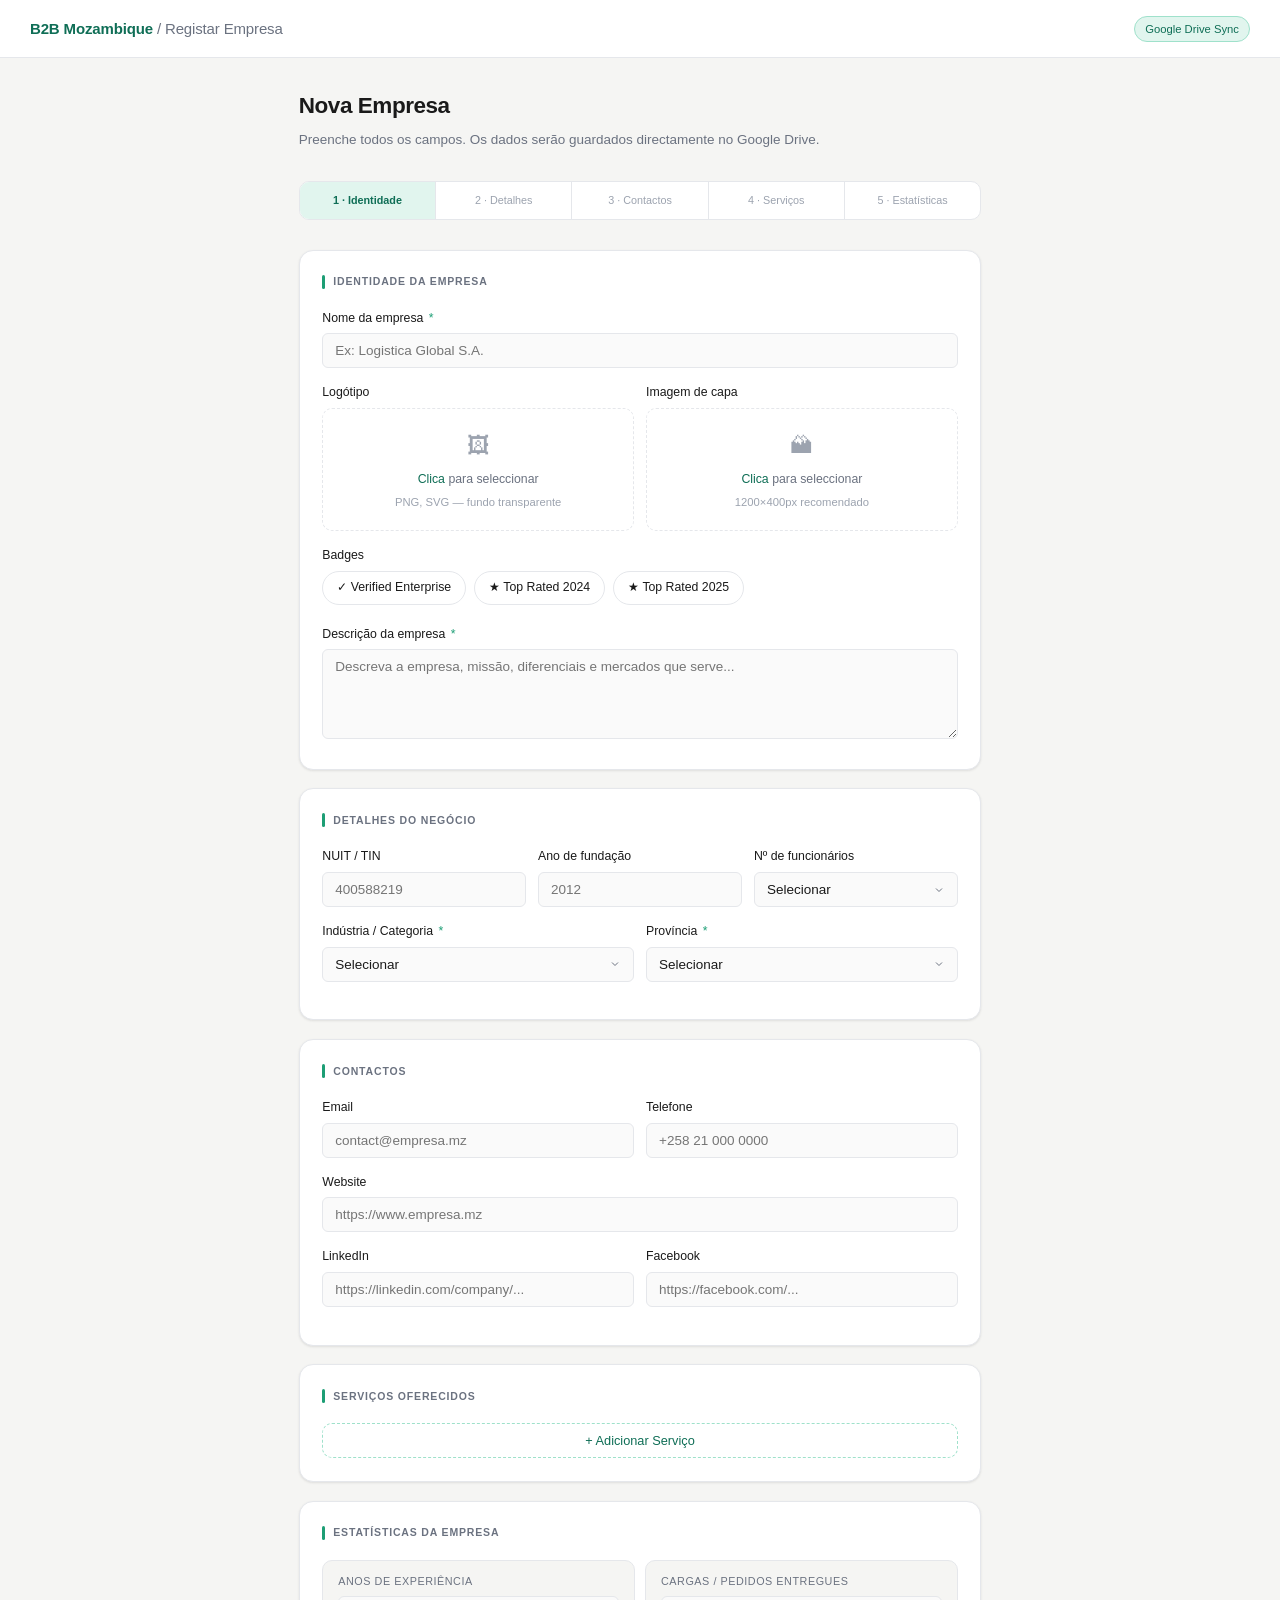
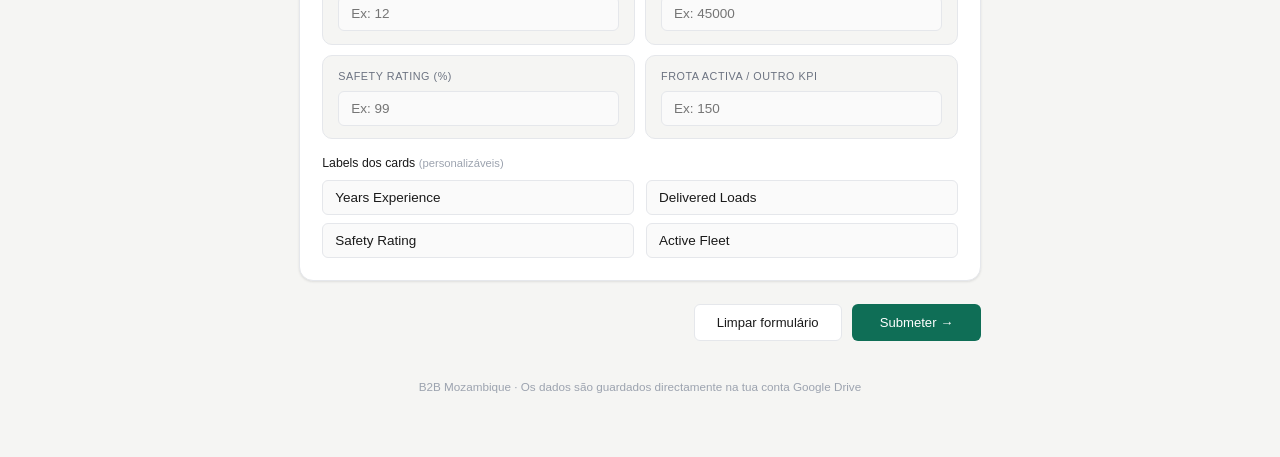
==== index.html @ 0fe26505 "first commit" ====
<!DOCTYPE html>
<html lang="pt">
<head>
  <meta charset="UTF-8">
  <meta name="viewport" content="width=device-width, initial-scale=1.0">
  <title>B2B Mozambique — Registar Empresa</title>
  <link rel="stylesheet" href="style.css">
</head>
<body>

<!-- ── Navbar ──────────────────────────────────────────────── -->
<nav class="navbar">
  <div class="navbar-brand">B2B Mozambique <span>/ Registar Empresa</span></div>
  <span class="navbar-badge">Google Drive Sync</span>
</nav>

<!-- ── Página ──────────────────────────────────────────────── -->
<div class="page-wrap">

  <div class="page-header">
    <h1>Nova Empresa</h1>
    <p>Preenche todos os campos. Os dados serão guardados directamente no Google Drive.</p>
  </div>

  <!-- Steps -->
  <div class="steps">
    <div class="step active" id="step-1">1 · Identidade</div>
    <div class="step" id="step-2">2 · Detalhes</div>
    <div class="step" id="step-3">3 · Contactos</div>
    <div class="step" id="step-4">4 · Serviços</div>
    <div class="step" id="step-5">5 · Estatísticas</div>
  </div>

  <!-- Mensagem de estado -->
  <div id="status-msg"></div>

  <form id="company-form" novalidate>

    <!-- ══════════════════════════════════════════════════════
         SECÇÃO 1 — IDENTIDADE
    ══════════════════════════════════════════════════════ -->
    <div class="section">
      <div class="section-title">Identidade da Empresa</div>

      <div class="field">
        <label>Nome da empresa <span class="req">*</span></label>
        <input type="text" id="nome" placeholder="Ex: Logistica Global S.A." required>
      </div>

      <div class="row-2">
        <div class="field">
          <label>Logótipo</label>
          <div class="upload-box" onclick="document.getElementById('logo-input').click()">
            <input type="file" id="logo-input" accept="image/*" onchange="previewImage(this,'logo-preview')">
            <div class="upload-icon">🖼</div>
            <div class="upload-label"><strong>Clica</strong> para seleccionar</div>
            <div class="hint">PNG, SVG — fundo transparente</div>
            <img id="logo-preview" class="upload-preview">
          </div>
        </div>
        <div class="field">
          <label>Imagem de capa</label>
          <div class="upload-box" onclick="document.getElementById('cover-input').click()">
            <input type="file" id="cover-input" accept="image/*" onchange="previewImage(this,'cover-preview')">
            <div class="upload-icon">🏔</div>
            <div class="upload-label"><strong>Clica</strong> para seleccionar</div>
            <div class="hint">1200×400px recomendado</div>
            <img id="cover-preview" class="upload-preview">
          </div>
        </div>
      </div>

      <div class="field">
        <label>Badges</label>
        <div class="badge-group">
          <label class="badge-opt">
            <input type="checkbox" name="badges" value="Verified Enterprise"> ✓ Verified Enterprise
          </label>
          <label class="badge-opt">
            <input type="checkbox" name="badges" value="Top Rated 2024"> ★ Top Rated 2024
          </label>
          <label class="badge-opt">
            <input type="checkbox" name="badges" value="Top Rated 2025"> ★ Top Rated 2025
          </label>
        </div>
      </div>

      <div class="field">
        <label>Descrição da empresa <span class="req">*</span></label>
        <textarea id="descricao" placeholder="Descreva a empresa, missão, diferenciais e mercados que serve..." required></textarea>
      </div>
    </div>

    <!-- ══════════════════════════════════════════════════════
         SECÇÃO 2 — DETALHES DO NEGÓCIO
    ══════════════════════════════════════════════════════ -->
    <div class="section">
      <div class="section-title">Detalhes do Negócio</div>

      <div class="row-3">
        <div class="field">
          <label>NUIT / TIN</label>
          <input type="text" id="nuit" placeholder="400588219">
        </div>
        <div class="field">
          <label>Ano de fundação</label>
          <input type="number" id="fundacao" placeholder="2012" min="1900" max="2025">
        </div>
        <div class="field">
          <label>Nº de funcionários</label>
          <select id="funcionarios">
            <option value="">Selecionar</option>
            <option>1 – 10</option>
            <option>11 – 50</option>
            <option>51 – 100</option>
            <option>100 – 250</option>
            <option>250 – 500</option>
            <option>500+</option>
          </select>
        </div>
      </div>

      <div class="row-2">
        <div class="field">
          <label>Indústria / Categoria <span class="req">*</span></label>
          <select id="industria" required>
            <option value="">Selecionar</option>
            <option>Logística &amp; Supply Chain</option>
            <option>Energia &amp; Mineração</option>
            <option>Agricultura</option>
            <option>Finanças &amp; Fintech</option>
            <option>Construção</option>
            <option>ICT</option>
            <option>Comércio</option>
          </select>
        </div>
        <div class="field">
          <label>Província <span class="req">*</span></label>
          <select id="provincia" required>
            <option value="">Selecionar</option>
            <option>Maputo Cidade</option>
            <option>Maputo</option>
            <option>Gaza</option>
            <option>Inhambane</option>
            <option>Sofala</option>
            <option>Manica</option>
            <option>Tete</option>
            <option>Zambézia</option>
            <option>Nampula</option>
            <option>Cabo Delgado</option>
            <option>Niassa</option>
          </select>
        </div>
      </div>
    </div>

    <!-- ══════════════════════════════════════════════════════
         SECÇÃO 3 — CONTACTOS
    ══════════════════════════════════════════════════════ -->
    <div class="section">
      <div class="section-title">Contactos</div>

      <div class="row-2">
        <div class="field">
          <label>Email</label>
          <input type="email" id="email" placeholder="contact@empresa.mz">
        </div>
        <div class="field">
          <label>Telefone</label>
          <input type="tel" id="telefone" placeholder="+258 21 000 0000">
        </div>
      </div>

      <div class="field">
        <label>Website</label>
        <input type="url" id="website" placeholder="https://www.empresa.mz">
      </div>

      <div class="row-2">
        <div class="field">
          <label>LinkedIn</label>
          <input type="url" id="linkedin" placeholder="https://linkedin.com/company/...">
        </div>
        <div class="field">
          <label>Facebook</label>
          <input type="url" id="twitter" placeholder="https://facebook.com/...">
        </div>
      </div>
    </div>

    <!-- ══════════════════════════════════════════════════════
         SECÇÃO 4 — SERVIÇOS
    ══════════════════════════════════════════════════════ -->
    <div class="section">
      <div class="section-title">Serviços Oferecidos</div>

      <div id="services-container">
        <!-- Serviços adicionados dinamicamente aqui -->
      </div>

      <button type="button" class="btn-add" onclick="addService()">
        + Adicionar Serviço
      </button>
    </div>

    <!-- ══════════════════════════════════════════════════════
         SECÇÃO 5 — ESTATÍSTICAS
    ══════════════════════════════════════════════════════ -->
    <div class="section">
      <div class="section-title">Estatísticas da Empresa</div>

      <div class="stats-grid">
        <div class="stat-card">
          <div class="stat-card-label">Anos de experiência</div>
          <input type="number" id="stat-exp" placeholder="Ex: 12" min="0">
        </div>
        <div class="stat-card">
          <div class="stat-card-label">Cargas / pedidos entregues</div>
          <input type="text" id="stat-entregas" placeholder="Ex: 45000">
        </div>
        <div class="stat-card">
          <div class="stat-card-label">Safety rating (%)</div>
          <input type="number" id="stat-rating" placeholder="Ex: 99" min="0" max="100">
        </div>
        <div class="stat-card">
          <div class="stat-card-label">Frota activa / outro KPI</div>
          <input type="text" id="stat-frota" placeholder="Ex: 150">
        </div>
      </div>

      <div style="margin-top: 1rem;">
        <label>Labels dos cards <span class="hint" style="display:inline">(personalizáveis)</span></label>
        <div class="row-2" style="margin-top: 6px;">
          <input type="text" id="label-1" placeholder="Years Experience" value="Years Experience">
          <input type="text" id="label-2" placeholder="Delivered Loads" value="Delivered Loads">
        </div>
        <div class="row-2" style="margin-top: 8px;">
          <input type="text" id="label-3" placeholder="Safety Rating" value="Safety Rating">
          <input type="text" id="label-4" placeholder="Active Fleet" value="Active Fleet">
        </div>
      </div>
    </div>

    <!-- ── Acções ────────────────────────────────────────── -->
    <div class="form-actions">
      <button type="button" class="btn-secondary" onclick="resetForm()">Limpar formulário</button>
      <button type="submit" class="btn-primary" id="btn-submit">
        Submeter →
      </button>
    </div>

  </form>

  <div class="form-footer">
    B2B Mozambique · Os dados são guardados directamente na tua conta Google Drive
  </div>

</div><!-- /page-wrap -->

<!-- ── Google Identity Services ────────────────────────────── -->
<script src="https://accounts.google.com/gsi/client" async defer></script>

<!-- ── Ficheiros do projecto ────────────────────────────────── -->
<script src="config.js"></script>
<script src="drive.js"></script>

<!-- ── Lógica do formulário ────────────────────────────────── -->
<script>

// ── Contador de serviços ──────────────────────────────────
let serviceCount = 0;

// Adiciona 1 serviço ao arrancar
window.addEventListener('load', () => {
  initGoogleDrive();
  addService();
  updateSteps();
});

// ── Adicionar bloco de serviço ────────────────────────────
function addService() {
  serviceCount++;
  const n   = serviceCount;
  const div = document.createElement('div');
  div.className = 'service-block';
  div.id = 'service-' + n;
  div.innerHTML = `
    <div class="service-block-header">
      <span class="service-num">Serviço ${n}</span>
      ${n > 1 ? `<button type="button" class="btn-remove-service" onclick="removeService(${n})">Remover</button>` : ''}
    </div>
    <div class="field">
      <label>Nome do serviço</label>
      <input type="text" id="s${n}-nome" placeholder="Ex: Cross-Border Freight">
    </div>
    <div class="field">
      <label>Descrição</label>
      <textarea id="s${n}-desc" style="min-height:70px" placeholder="Descrição breve do serviço..."></textarea>
    </div>
    <div class="field">
      <label>Imagem do serviço</label>
      <div class="upload-box" onclick="document.getElementById('s${n}-img').click()">
        <input type="file" id="s${n}-img" accept="image/*" onchange="previewImage(this,'s${n}-preview')">
        <div class="upload-icon">📷</div>
        <div class="upload-label"><strong>Clica</strong> para seleccionar</div>
        <img id="s${n}-preview" class="upload-preview">
      </div>
    </div>
    <div class="row-2">
      <div class="field">
        <label>Tipo de preço</label>
        <select id="s${n}-tipo">
          <option>Starting from</option>
          <option>Per month</option>
          <option>From</option>
          <option>Fixed price</option>
          <option>Request Quote</option>
        </select>
      </div>
      <div class="field">
        <label>Valor (MT)</label>
        <input type="number" id="s${n}-preco" placeholder="0" min="0">
      </div>
    </div>
  `;
  document.getElementById('services-container').appendChild(div);
}

// ── Remover serviço ────────────────────────────────────────
function removeService(n) {
  const el = document.getElementById('service-' + n);
  if (el) el.remove();
}

// ── Preview de imagem ao seleccionar ──────────────────────
function previewImage(input, previewId) {
  const preview = document.getElementById(previewId);
  if (input.files && input.files[0]) {
    const reader = new FileReader();
    reader.onload = e => {
      preview.src = e.target.result;
      preview.style.display = 'block';
    };
    reader.readAsDataURL(input.files[0]);
  }
}

// ── Actualizar indicador de steps ─────────────────────────
function updateSteps() {
  const steps = document.querySelectorAll('.step');
  steps.forEach((s, i) => {
    const sections = document.querySelectorAll('.section');
    const section  = sections[i];
    if (!section) return;
    const rect = section.getBoundingClientRect();
    if (rect.top < window.innerHeight / 2) {
      steps.forEach(x => x.classList.remove('active'));
      s.classList.add('active');
    }
  });
}
window.addEventListener('scroll', updateSteps);

// ── Recolher dados de todos os serviços ───────────────────
function collectServices() {
  const servicos = [];
  const container = document.getElementById('services-container');
  const blocks = container.querySelectorAll('.service-block');
  blocks.forEach((block, i) => {
    const n = block.id.replace('service-', '');
    const nomeEl  = document.getElementById(`s${n}-nome`);
    const descEl  = document.getElementById(`s${n}-desc`);
    const tipoEl  = document.getElementById(`s${n}-tipo`);
    const precoEl = document.getElementById(`s${n}-preco`);
    const imgEl   = document.getElementById(`s${n}-img`);
    if (!nomeEl) return;
    servicos.push({
      nome:      nomeEl.value.trim(),
      descricao: descEl  ? descEl.value.trim()  : '',
      precoTipo: tipoEl  ? tipoEl.value         : '',
      preco:     precoEl ? precoEl.value         : '',
      imagem:    imgEl && imgEl.files[0] ? imgEl.files[0] : null,
    });
  });
  return servicos;
}

// ── Validação simples ─────────────────────────────────────
function validate() {
  const nome = document.getElementById('nome').value.trim();
  if (!nome) {
    _showStatus('Por favor preenche o nome da empresa.', 'error');
    document.getElementById('nome').focus();
    return false;
  }
  const desc = document.getElementById('descricao').value.trim();
  if (!desc) {
    _showStatus('Por favor preenche a descrição da empresa.', 'error');
    document.getElementById('descricao').focus();
    return false;
  }
  return true;
}

// ── Submeter formulário ───────────────────────────────────
document.getElementById('company-form').addEventListener('submit', function(e) {
  e.preventDefault();
  if (!validate()) return;

  const btn = document.getElementById('btn-submit');
  btn.disabled = true;
  btn.textContent = 'A guardar...';

  // Recolher badges
  const badges = [...document.querySelectorAll('input[name="badges"]:checked')]
    .map(b => b.value);

  // Montar objecto de dados
  const formData = {
    nome:         document.getElementById('nome').value.trim(),
    descricao:    document.getElementById('descricao').value.trim(),
    badges,
    nuit:         document.getElementById('nuit').value.trim(),
    fundacao:     document.getElementById('fundacao').value,
    funcionarios: document.getElementById('funcionarios').value,
    industria:    document.getElementById('industria').value,
    provincia:    document.getElementById('provincia').value,
    email:        document.getElementById('email').value.trim(),
    telefone:     document.getElementById('telefone').value.trim(),
    website:      document.getElementById('website').value.trim(),
    linkedin:     document.getElementById('linkedin').value.trim(),
    twitter:      document.getElementById('twitter').value.trim(),
    logo:         document.getElementById('logo-input').files[0]  || null,
    cover:        document.getElementById('cover-input').files[0] || null,
    servicos:     collectServices(),
    stats: {
      exp:      document.getElementById('stat-exp').value,
      entregas: document.getElementById('stat-entregas').value,
      rating:   document.getElementById('stat-rating').value,
      frota:    document.getElementById('stat-frota').value,
      labels: [
        document.getElementById('label-1').value,
        document.getElementById('label-2').value,
        document.getElementById('label-3').value,
        document.getElementById('label-4').value,
      ],
    },
  };

  // Enviar para o Drive
  submitCompanyToDrive(formData).finally(() => {
    btn.disabled = false;
    btn.textContent = 'Submeter →';
  });
});

// ── Limpar formulário ─────────────────────────────────────
function resetForm() {
  if (!confirm('Tens a certeza que queres limpar o formulário?')) return;
  document.getElementById('company-form').reset();
  document.querySelectorAll('.upload-preview').forEach(p => {
    p.src = '';
    p.style.display = 'none';
  });
  document.getElementById('services-container').innerHTML = '';
  serviceCount = 0;
  addService();
  document.getElementById('status-msg').style.display = 'none';
}

</script>
</body>
</html>
---- style.css ----
/* ============================================================
   style.css — B2B Mozambique · Formulário de Registo
   Paleta: verde escuro #0F6E56 · branco · cinza suave
   ============================================================ */

/* ── Reset & Base ─────────────────────────────────────────── */
*, *::before, *::after { box-sizing: border-box; margin: 0; padding: 0; }

:root {
  --green-dark:   #0F6E56;
  --green-mid:    #1D9E75;
  --green-light:  #E1F5EE;
  --green-border: #9FE1CB;
  --text-primary: #1a1a1a;
  --text-muted:   #6b7280;
  --text-hint:    #9ca3af;
  --bg-page:      #f5f5f3;
  --bg-card:      #ffffff;
  --bg-input:     #fafafa;
  --border:       #e5e7eb;
  --border-focus: #1D9E75;
  --radius-sm:    6px;
  --radius-md:    10px;
  --radius-lg:    14px;
  --shadow-card:  0 1px 3px rgba(0,0,0,.06), 0 1px 2px rgba(0,0,0,.04);
  --shadow-focus: 0 0 0 3px rgba(29,158,117,.15);
}

html { font-size: 15px; }

body {
  font-family: -apple-system, BlinkMacSystemFont, "Segoe UI", Roboto, sans-serif;
  background:  var(--bg-page);
  color:       var(--text-primary);
  line-height: 1.6;
  min-height:  100vh;
}

/* ── Navbar ───────────────────────────────────────────────── */
.navbar {
  background: var(--bg-card);
  border-bottom: 1px solid var(--border);
  padding: 0 2rem;
  height: 58px;
  display: flex;
  align-items: center;
  justify-content: space-between;
  position: sticky;
  top: 0;
  z-index: 100;
}

.navbar-brand {
  font-size: 1rem;
  font-weight: 600;
  color: var(--green-dark);
  letter-spacing: -.01em;
}

.navbar-brand span {
  color: var(--text-muted);
  font-weight: 400;
}

.navbar-badge {
  font-size: .75rem;
  background: var(--green-light);
  color: var(--green-dark);
  padding: 3px 10px;
  border-radius: 99px;
  border: 1px solid var(--green-border);
}

/* ── Layout ───────────────────────────────────────────────── */
.page-wrap {
  max-width: 720px;
  margin: 0 auto;
  padding: 2rem 1.25rem 4rem;
}

.page-header {
  margin-bottom: 2rem;
}

.page-header h1 {
  font-size: 1.5rem;
  font-weight: 600;
  color: var(--text-primary);
  letter-spacing: -.02em;
  margin-bottom: .35rem;
}

.page-header p {
  color: var(--text-muted);
  font-size: .9rem;
}

/* ── Secções ──────────────────────────────────────────────── */
.section {
  background: var(--bg-card);
  border: 1px solid var(--border);
  border-radius: var(--radius-lg);
  padding: 1.5rem;
  margin-bottom: 1.25rem;
  box-shadow: var(--shadow-card);
}

.section-title {
  font-size: .7rem;
  font-weight: 600;
  color: var(--text-muted);
  text-transform: uppercase;
  letter-spacing: .08em;
  margin-bottom: 1.25rem;
  display: flex;
  align-items: center;
  gap: 8px;
}

.section-title::before {
  content: "";
  display: block;
  width: 3px;
  height: 14px;
  background: var(--green-mid);
  border-radius: 2px;
}

/* ── Campos ───────────────────────────────────────────────── */
.field { margin-bottom: 1rem; }
.field:last-child { margin-bottom: 0; }

label {
  display: block;
  font-size: .82rem;
  font-weight: 500;
  color: var(--text-primary);
  margin-bottom: 5px;
}

label .req { color: var(--green-mid); margin-left: 2px; }

input[type="text"],
input[type="email"],
input[type="url"],
input[type="tel"],
input[type="number"],
select,
textarea {
  width: 100%;
  font-size: .9rem;
  font-family: inherit;
  padding: 9px 12px;
  border: 1px solid var(--border);
  border-radius: var(--radius-sm);
  background: var(--bg-input);
  color: var(--text-primary);
  transition: border-color .15s, box-shadow .15s;
  appearance: none;
}

input:focus,
select:focus,
textarea:focus {
  outline: none;
  border-color: var(--border-focus);
  box-shadow: var(--shadow-focus);
  background: #fff;
}

textarea { resize: vertical; min-height: 90px; }

select {
  background-image: url("data:image/svg+xml,%3Csvg xmlns='http://www.w3.org/2000/svg' width='12' height='12' viewBox='0 0 24 24' fill='none' stroke='%236b7280' stroke-width='2'%3E%3Cpath d='M6 9l6 6 6-6'/%3E%3C/svg%3E");
  background-repeat: no-repeat;
  background-position: right 12px center;
  padding-right: 36px;
  cursor: pointer;
}

.hint {
  font-size: .75rem;
  color: var(--text-hint);
  margin-top: 4px;
}

/* ── Grid de colunas ──────────────────────────────────────── */
.row-2 { display: grid; grid-template-columns: 1fr 1fr; gap: 12px; }
.row-3 { display: grid; grid-template-columns: 1fr 1fr 1fr; gap: 12px; }

@media (max-width: 540px) {
  .row-2, .row-3 { grid-template-columns: 1fr; }
}

/* ── Upload de imagem ─────────────────────────────────────── */
.upload-box {
  border: 1.5px dashed var(--border);
  border-radius: var(--radius-md);
  padding: 1.25rem;
  text-align: center;
  cursor: pointer;
  transition: border-color .15s, background .15s;
  position: relative;
}

.upload-box:hover { border-color: var(--green-mid); background: var(--green-light); }

.upload-box input[type="file"] {
  position: absolute;
  inset: 0;
  opacity: 0;
  cursor: pointer;
  width: 100%;
  height: 100%;
}

.upload-icon {
  font-size: 1.5rem;
  margin-bottom: .4rem;
  color: var(--text-hint);
}

.upload-label {
  font-size: .82rem;
  color: var(--text-muted);
}

.upload-label strong {
  color: var(--green-dark);
  font-weight: 500;
}

.upload-preview {
  width: 100%;
  max-height: 140px;
  object-fit: cover;
  border-radius: var(--radius-sm);
  margin-top: .75rem;
  display: none;
}

/* ── Badges ───────────────────────────────────────────────── */
.badge-group { display: flex; gap: 8px; flex-wrap: wrap; }

.badge-opt {
  display: flex;
  align-items: center;
  gap: 7px;
  padding: 6px 14px;
  border: 1px solid var(--border);
  border-radius: 99px;
  font-size: .82rem;
  color: var(--text-primary);
  cursor: pointer;
  transition: border-color .15s, background .15s;
  user-select: none;
}

.badge-opt:has(input:checked) {
  border-color: var(--green-mid);
  background: var(--green-light);
  color: var(--green-dark);
}

.badge-opt input { display: none; }

/* ── Bloco de serviço ─────────────────────────────────────── */
.service-block {
  border: 1px solid var(--border);
  border-radius: var(--radius-md);
  padding: 1rem 1rem 1rem;
  margin-bottom: .75rem;
  background: var(--bg-page);
  position: relative;
}

.service-block-header {
  display: flex;
  align-items: center;
  justify-content: space-between;
  margin-bottom: .85rem;
}

.service-num {
  font-size: .75rem;
  font-weight: 600;
  color: var(--green-dark);
  background: var(--green-light);
  border: 1px solid var(--green-border);
  border-radius: 99px;
  padding: 2px 10px;
}

.btn-remove-service {
  background: none;
  border: 1px solid var(--border);
  border-radius: var(--radius-sm);
  padding: 4px 10px;
  font-size: .75rem;
  color: var(--text-muted);
  cursor: pointer;
  transition: border-color .15s, color .15s;
}

.btn-remove-service:hover {
  border-color: #f87171;
  color: #dc2626;
}

/* ── Botão adicionar serviço ──────────────────────────────── */
.btn-add {
  display: flex;
  align-items: center;
  justify-content: center;
  gap: 6px;
  width: 100%;
  padding: 9px;
  border: 1.5px dashed var(--green-border);
  border-radius: var(--radius-md);
  background: none;
  color: var(--green-dark);
  font-size: .85rem;
  font-weight: 500;
  cursor: pointer;
  margin-top: .75rem;
  transition: background .15s;
}

.btn-add:hover { background: var(--green-light); }

/* ── Estatísticas ─────────────────────────────────────────── */
.stats-grid {
  display: grid;
  grid-template-columns: 1fr 1fr;
  gap: 10px;
}

.stat-card {
  background: var(--bg-page);
  border: 1px solid var(--border);
  border-radius: var(--radius-md);
  padding: .85rem 1rem;
}

.stat-card-label {
  font-size: .72rem;
  color: var(--text-muted);
  text-transform: uppercase;
  letter-spacing: .05em;
  margin-bottom: 5px;
}

/* ── Barra de progresso do upload ─────────────────────────── */
#status-msg {
  display: none;
  border-radius: var(--radius-md);
  padding: .85rem 1.1rem;
  font-size: .875rem;
  margin-bottom: 1rem;
}

#status-msg a { color: inherit; font-weight: 600; }

.status-loading {
  background: #eff6ff;
  border: 1px solid #bfdbfe;
  color: #1e40af;
}

.status-success {
  background: var(--green-light);
  border: 1px solid var(--green-border);
  color: var(--green-dark);
}

.status-error {
  background: #fef2f2;
  border: 1px solid #fecaca;
  color: #991b1b;
}

/* ── Botões de acção ──────────────────────────────────────── */
.form-actions {
  display: flex;
  gap: 10px;
  justify-content: flex-end;
  margin-top: 1.5rem;
}

.btn-secondary {
  padding: 10px 22px;
  font-size: .875rem;
  font-family: inherit;
  border: 1px solid var(--border);
  border-radius: var(--radius-sm);
  background: var(--bg-card);
  color: var(--text-primary);
  cursor: pointer;
  font-weight: 500;
  transition: border-color .15s;
}

.btn-secondary:hover { border-color: var(--text-muted); }

.btn-primary {
  padding: 10px 28px;
  font-size: .875rem;
  font-family: inherit;
  border: none;
  border-radius: var(--radius-sm);
  background: var(--green-dark);
  color: #fff;
  cursor: pointer;
  font-weight: 500;
  transition: background .15s;
}

.btn-primary:hover { background: var(--green-mid); }
.btn-primary:disabled { background: var(--text-hint); cursor: not-allowed; }

/* ── Steps indicator ──────────────────────────────────────── */
.steps {
  display: flex;
  gap: 0;
  margin-bottom: 2rem;
  border: 1px solid var(--border);
  border-radius: var(--radius-md);
  overflow: hidden;
  background: var(--bg-card);
}

.step {
  flex: 1;
  padding: .65rem .5rem;
  text-align: center;
  font-size: .72rem;
  color: var(--text-hint);
  border-right: 1px solid var(--border);
  position: relative;
}

.step:last-child { border-right: none; }

.step.active {
  background: var(--green-light);
  color: var(--green-dark);
  font-weight: 600;
}

.step.done {
  background: #f0fdf4;
  color: var(--green-mid);
}

/* ── Rodapé ───────────────────────────────────────────────── */
.form-footer {
  text-align: center;
  margin-top: 2.5rem;
  font-size: .78rem;
  color: var(--text-hint);
}
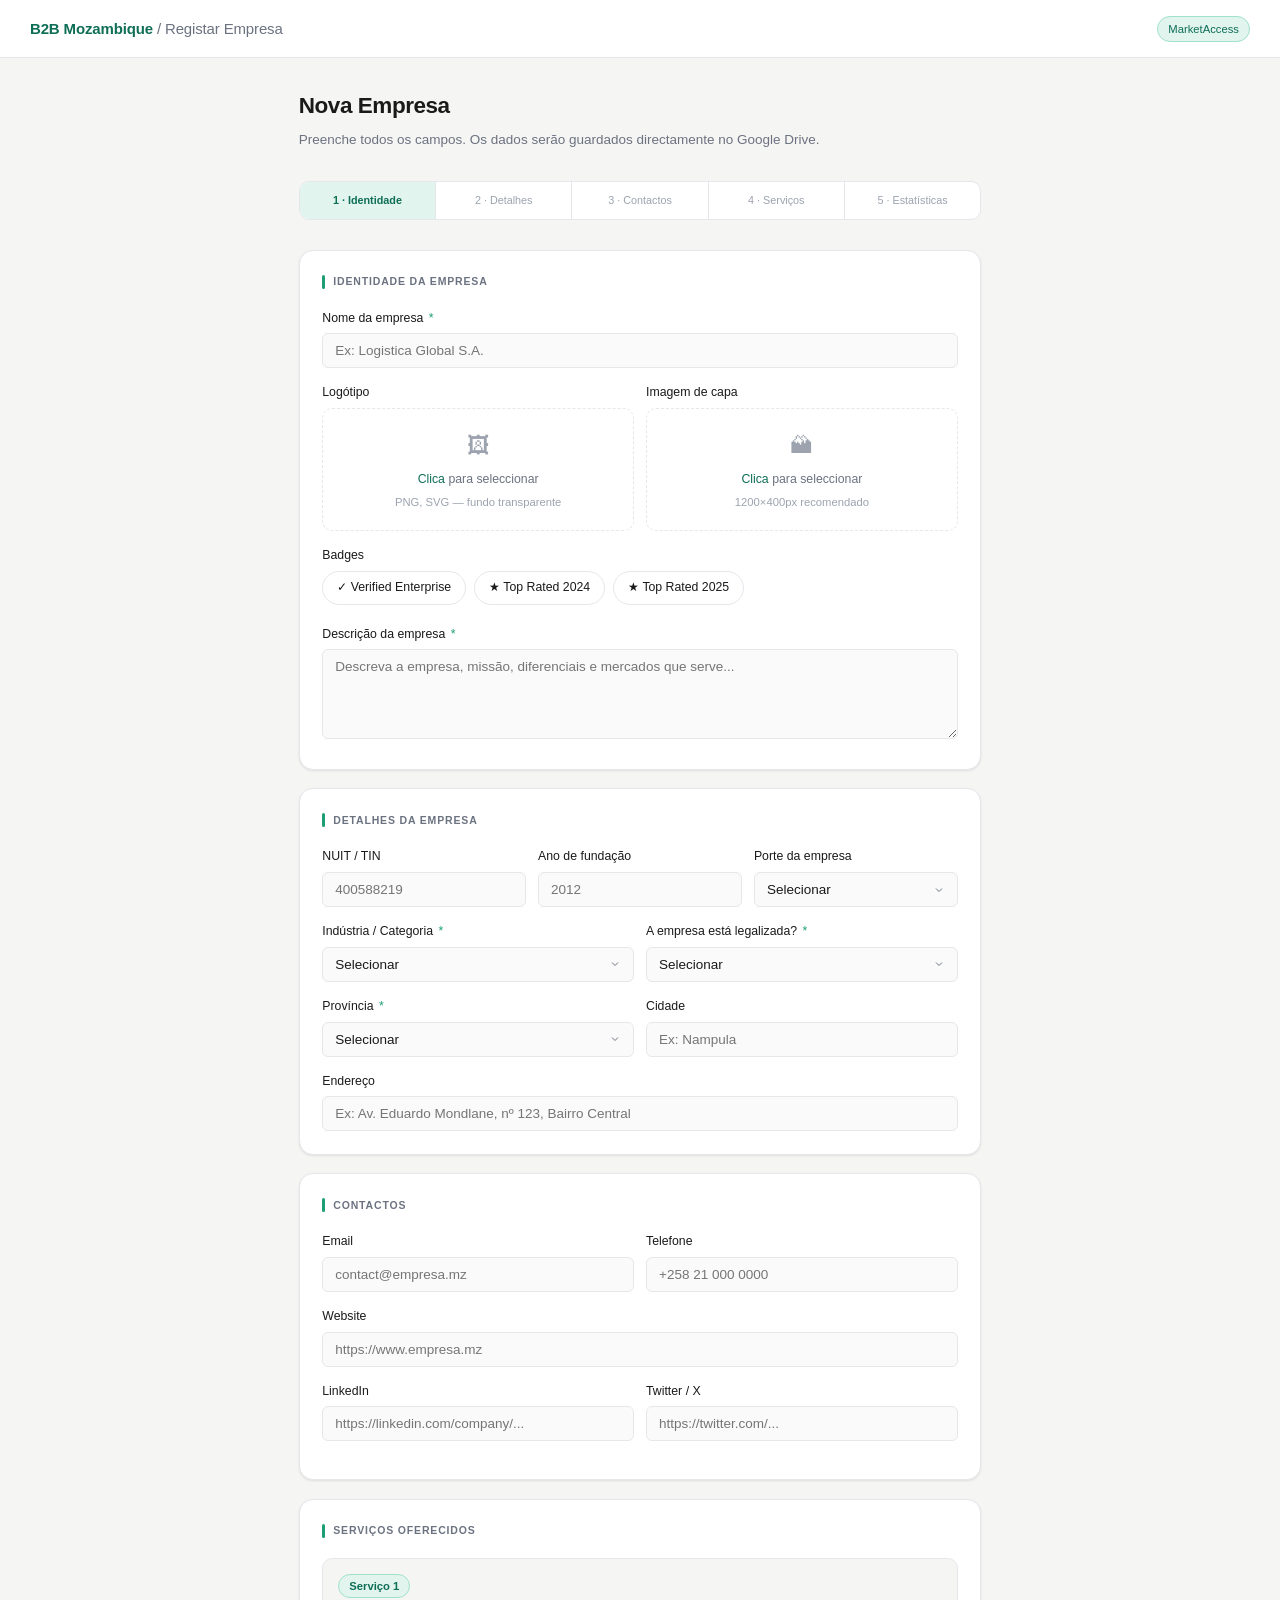
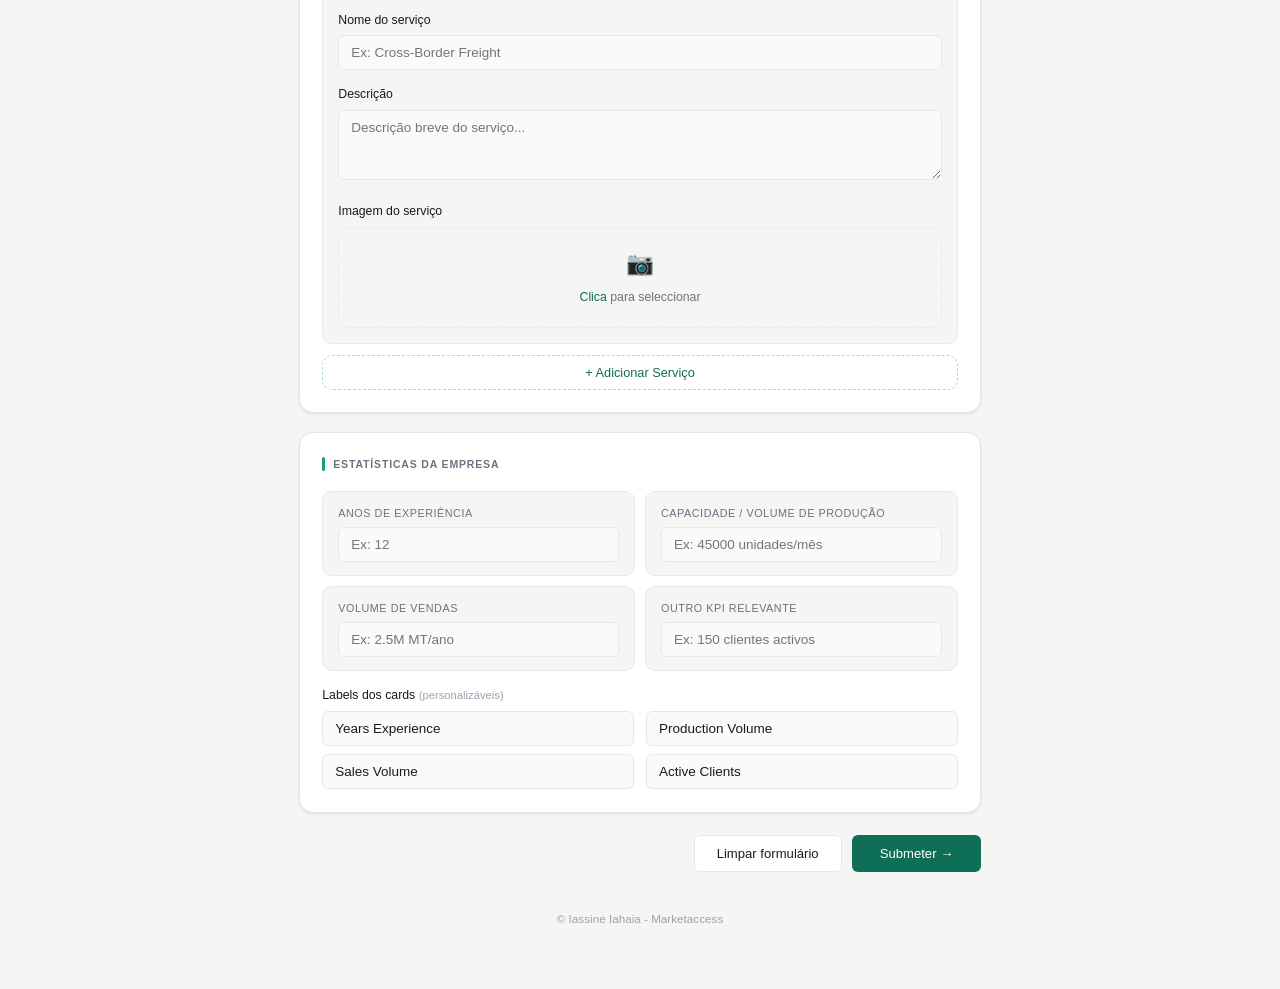
==== commit 936eb611: "Registo terminado" ====
--- a/index.html
+++ b/index.html
@@ -11,7 +11,7 @@
 <!-- ── Navbar ──────────────────────────────────────────────── -->
 <nav class="navbar">
   <div class="navbar-brand">B2B Mozambique <span>/ Registar Empresa</span></div>
-  <span class="navbar-badge">Google Drive Sync</span>
+  <span class="navbar-badge">MarketAccess</span>
 </nav>
 
 <!-- ── Página ──────────────────────────────────────────────── -->
@@ -50,7 +50,7 @@
       <div class="row-2">
         <div class="field">
           <label>Logótipo</label>
-          <div class="upload-box" onclick="document.getElementById('logo-input').click()">
+          <div class="upload-box">
             <input type="file" id="logo-input" accept="image/*" onchange="previewImage(this,'logo-preview')">
             <div class="upload-icon">🖼</div>
             <div class="upload-label"><strong>Clica</strong> para seleccionar</div>
@@ -60,7 +60,7 @@
         </div>
         <div class="field">
           <label>Imagem de capa</label>
-          <div class="upload-box" onclick="document.getElementById('cover-input').click()">
+          <div class="upload-box">
             <input type="file" id="cover-input" accept="image/*" onchange="previewImage(this,'cover-preview')">
             <div class="upload-icon">🏔</div>
             <div class="upload-label"><strong>Clica</strong> para seleccionar</div>
@@ -92,10 +92,10 @@
     </div>
 
     <!-- ══════════════════════════════════════════════════════
-         SECÇÃO 2 — DETALHES DO NEGÓCIO
+         SECÇÃO 2 — DETALHES DA EMPRESA
     ══════════════════════════════════════════════════════ -->
     <div class="section">
-      <div class="section-title">Detalhes do Negócio</div>
+      <div class="section-title">Detalhes da Empresa</div>
 
       <div class="row-3">
         <div class="field">
@@ -107,15 +107,13 @@
           <input type="number" id="fundacao" placeholder="2012" min="1900" max="2025">
         </div>
         <div class="field">
-          <label>Nº de funcionários</label>
-          <select id="funcionarios">
+          <label>Porte da empresa</label>
+          <select id="porte">
             <option value="">Selecionar</option>
-            <option>1 – 10</option>
-            <option>11 – 50</option>
-            <option>51 – 100</option>
-            <option>100 – 250</option>
-            <option>250 – 500</option>
-            <option>500+</option>
+            <option>Micro empresa</option>
+            <option>Pequena empresa</option>
+            <option>Média empresa</option>
+            <option>Grande empresa</option>
           </select>
         </div>
       </div>
@@ -134,6 +132,17 @@
             <option>Comércio</option>
           </select>
         </div>
+        <div class="field">
+          <label>A empresa está legalizada? <span class="req">*</span></label>
+          <select id="legalizada" required>
+            <option value="">Selecionar</option>
+            <option value="Sim">Sim</option>
+            <option value="Não">Não</option>
+          </select>
+        </div>
+      </div>
+
+      <div class="row-2">
         <div class="field">
           <label>Província <span class="req">*</span></label>
           <select id="provincia" required>
@@ -151,6 +160,15 @@
             <option>Niassa</option>
           </select>
         </div>
+        <div class="field">
+          <label>Cidade</label>
+          <input type="text" id="cidade" placeholder="Ex: Nampula">
+        </div>
+      </div>
+
+      <div class="field">
+        <label>Endereço</label>
+        <input type="text" id="endereco" placeholder="Ex: Av. Eduardo Mondlane, nº 123, Bairro Central">
       </div>
     </div>
 
@@ -182,8 +200,8 @@
           <input type="url" id="linkedin" placeholder="https://linkedin.com/company/...">
         </div>
         <div class="field">
-          <label>Facebook</label>
-          <input type="url" id="twitter" placeholder="https://facebook.com/...">
+          <label>Twitter / X</label>
+          <input type="url" id="twitter" placeholder="https://twitter.com/...">
         </div>
       </div>
     </div>
@@ -215,16 +233,16 @@
           <input type="number" id="stat-exp" placeholder="Ex: 12" min="0">
         </div>
         <div class="stat-card">
-          <div class="stat-card-label">Cargas / pedidos entregues</div>
-          <input type="text" id="stat-entregas" placeholder="Ex: 45000">
+          <div class="stat-card-label">Capacidade / Volume de produção</div>
+          <input type="text" id="stat-producao" placeholder="Ex: 45000 unidades/mês">
         </div>
         <div class="stat-card">
-          <div class="stat-card-label">Safety rating (%)</div>
-          <input type="number" id="stat-rating" placeholder="Ex: 99" min="0" max="100">
+          <div class="stat-card-label">Volume de vendas</div>
+          <input type="text" id="stat-vendas" placeholder="Ex: 2.5M MT/ano">
         </div>
         <div class="stat-card">
-          <div class="stat-card-label">Frota activa / outro KPI</div>
-          <input type="text" id="stat-frota" placeholder="Ex: 150">
+          <div class="stat-card-label">Outro KPI relevante</div>
+          <input type="text" id="stat-extra" placeholder="Ex: 150 clientes activos">
         </div>
       </div>
 
@@ -232,11 +250,11 @@
         <label>Labels dos cards <span class="hint" style="display:inline">(personalizáveis)</span></label>
         <div class="row-2" style="margin-top: 6px;">
           <input type="text" id="label-1" placeholder="Years Experience" value="Years Experience">
-          <input type="text" id="label-2" placeholder="Delivered Loads" value="Delivered Loads">
+          <input type="text" id="label-2" placeholder="Production Volume" value="Production Volume">
         </div>
         <div class="row-2" style="margin-top: 8px;">
-          <input type="text" id="label-3" placeholder="Safety Rating" value="Safety Rating">
-          <input type="text" id="label-4" placeholder="Active Fleet" value="Active Fleet">
+          <input type="text" id="label-3" placeholder="Sales Volume" value="Sales Volume">
+          <input type="text" id="label-4" placeholder="Active Clients" value="Active Clients">
         </div>
       </div>
     </div>
@@ -252,13 +270,10 @@
   </form>
 
   <div class="form-footer">
-    B2B Mozambique · Os dados são guardados directamente na tua conta Google Drive
+    &copy; Iassine Iahaia - Marketaccess
   </div>
 
 </div><!-- /page-wrap -->
-
-<!-- ── Google Identity Services ────────────────────────────── -->
-<script src="https://accounts.google.com/gsi/client" async defer></script>
 
 <!-- ── Ficheiros do projecto ────────────────────────────────── -->
 <script src="config.js"></script>
@@ -299,27 +314,11 @@
     </div>
     <div class="field">
       <label>Imagem do serviço</label>
-      <div class="upload-box" onclick="document.getElementById('s${n}-img').click()">
+      <div class="upload-box">
         <input type="file" id="s${n}-img" accept="image/*" onchange="previewImage(this,'s${n}-preview')">
         <div class="upload-icon">📷</div>
         <div class="upload-label"><strong>Clica</strong> para seleccionar</div>
         <img id="s${n}-preview" class="upload-preview">
-      </div>
-    </div>
-    <div class="row-2">
-      <div class="field">
-        <label>Tipo de preço</label>
-        <select id="s${n}-tipo">
-          <option>Starting from</option>
-          <option>Per month</option>
-          <option>From</option>
-          <option>Fixed price</option>
-          <option>Request Quote</option>
-        </select>
-      </div>
-      <div class="field">
-        <label>Valor (MT)</label>
-        <input type="number" id="s${n}-preco" placeholder="0" min="0">
       </div>
     </div>
   `;
@@ -370,15 +369,11 @@
     const n = block.id.replace('service-', '');
     const nomeEl  = document.getElementById(`s${n}-nome`);
     const descEl  = document.getElementById(`s${n}-desc`);
-    const tipoEl  = document.getElementById(`s${n}-tipo`);
-    const precoEl = document.getElementById(`s${n}-preco`);
     const imgEl   = document.getElementById(`s${n}-img`);
     if (!nomeEl) return;
     servicos.push({
       nome:      nomeEl.value.trim(),
       descricao: descEl  ? descEl.value.trim()  : '',
-      precoTipo: tipoEl  ? tipoEl.value         : '',
-      preco:     precoEl ? precoEl.value         : '',
       imagem:    imgEl && imgEl.files[0] ? imgEl.files[0] : null,
     });
   });
@@ -405,6 +400,7 @@
 // ── Submeter formulário ───────────────────────────────────
 document.getElementById('company-form').addEventListener('submit', function(e) {
   e.preventDefault();
+  e.stopPropagation();
   if (!validate()) return;
 
   const btn = document.getElementById('btn-submit');
@@ -422,9 +418,12 @@
     badges,
     nuit:         document.getElementById('nuit').value.trim(),
     fundacao:     document.getElementById('fundacao').value,
-    funcionarios: document.getElementById('funcionarios').value,
+    porte:        document.getElementById('porte').value,
     industria:    document.getElementById('industria').value,
+    legalizada:   document.getElementById('legalizada').value,
     provincia:    document.getElementById('provincia').value,
+    cidade:       document.getElementById('cidade').value.trim(),
+    endereco:     document.getElementById('endereco').value.trim(),
     email:        document.getElementById('email').value.trim(),
     telefone:     document.getElementById('telefone').value.trim(),
     website:      document.getElementById('website').value.trim(),
@@ -435,9 +434,9 @@
     servicos:     collectServices(),
     stats: {
       exp:      document.getElementById('stat-exp').value,
-      entregas: document.getElementById('stat-entregas').value,
-      rating:   document.getElementById('stat-rating').value,
-      frota:    document.getElementById('stat-frota').value,
+      producao: document.getElementById('stat-producao').value,
+      vendas:   document.getElementById('stat-vendas').value,
+      extra:    document.getElementById('stat-extra').value,
       labels: [
         document.getElementById('label-1').value,
         document.getElementById('label-2').value,
@@ -452,6 +451,8 @@
     btn.disabled = false;
     btn.textContent = 'Submeter →';
   });
+
+  return false;
 });
 
 // ── Limpar formulário ─────────────────────────────────────
@@ -470,4 +471,4 @@
 
 </script>
 </body>
-</html>
+</html>
--- a/style.css
+++ b/style.css
@@ -357,6 +357,10 @@
   padding: .85rem 1.1rem;
   font-size: .875rem;
   margin-bottom: 1rem;
+  position: sticky;
+  top: 70px;
+  z-index: 50;
+  box-shadow: 0 4px 12px rgba(0,0,0,.08);
 }
 
 #status-msg a { color: inherit; font-weight: 600; }
@@ -458,4 +462,4 @@
   margin-top: 2.5rem;
   font-size: .78rem;
   color: var(--text-hint);
-}
+}
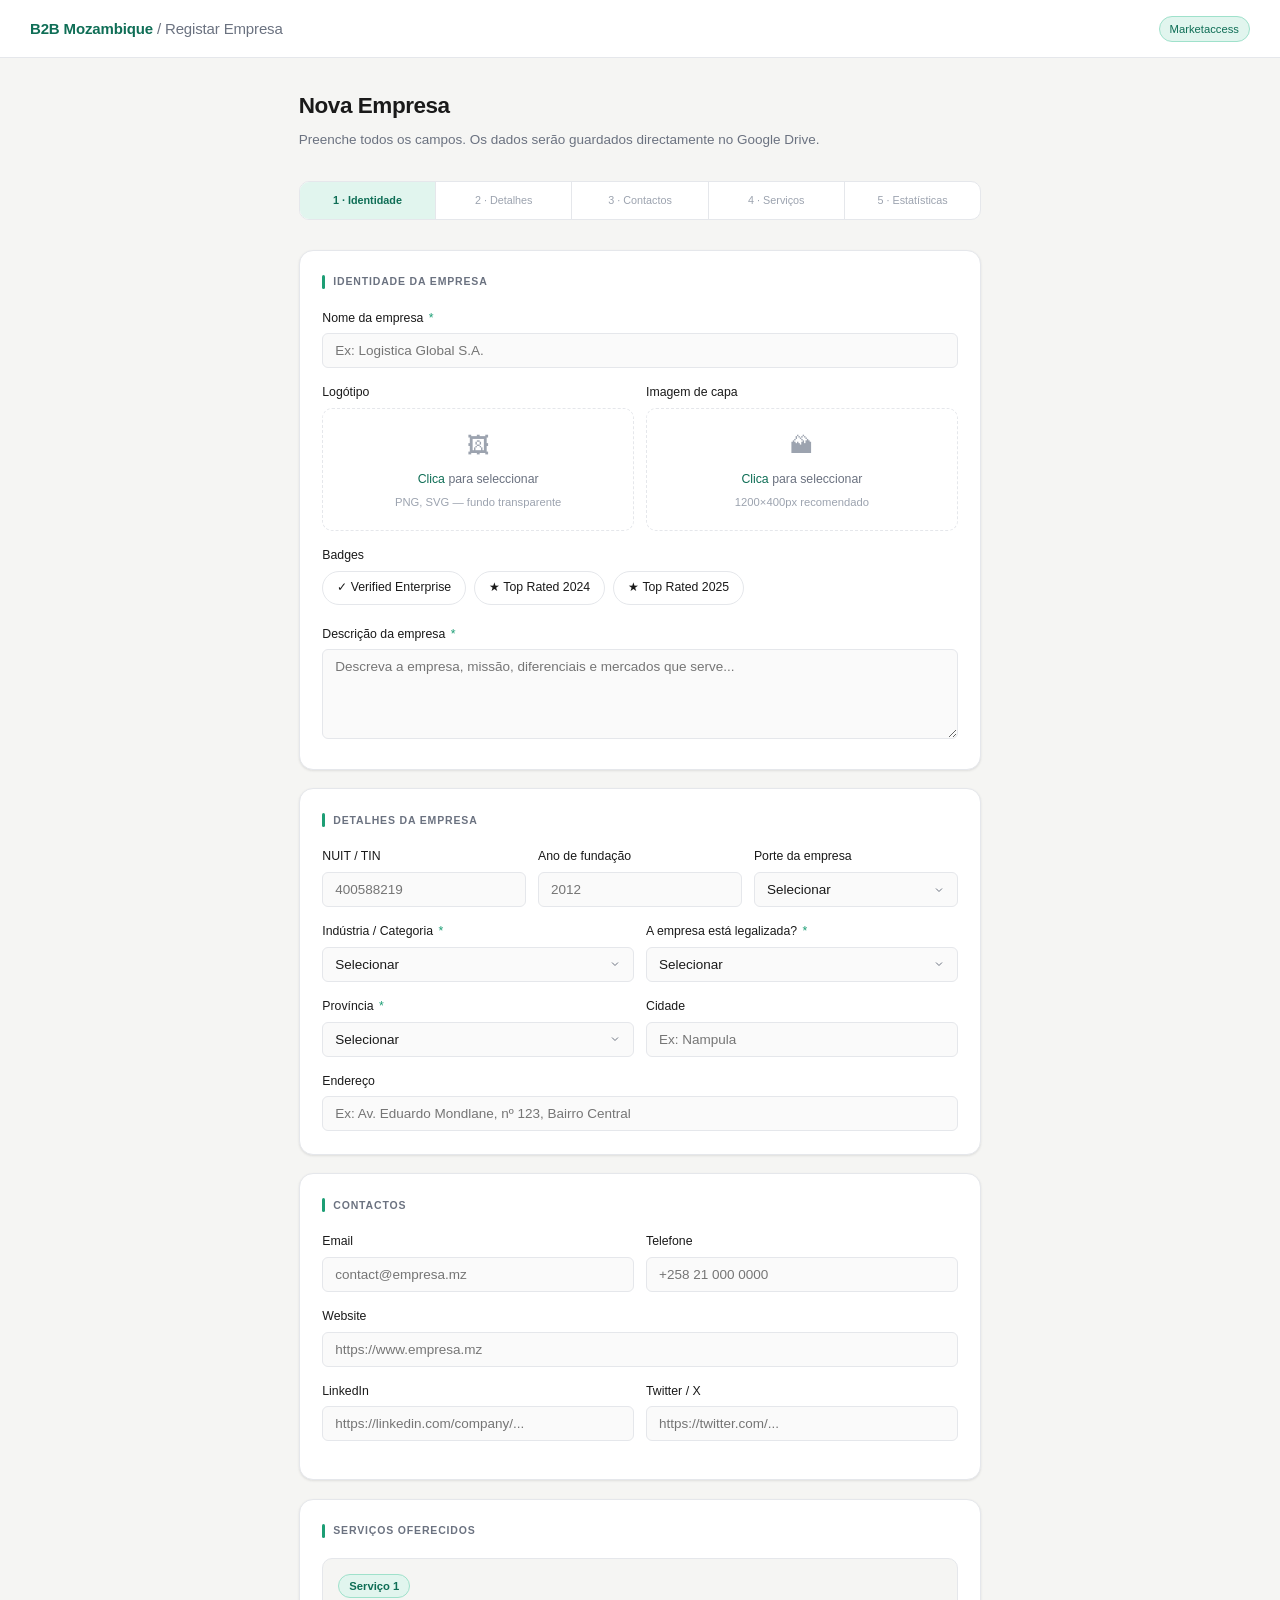
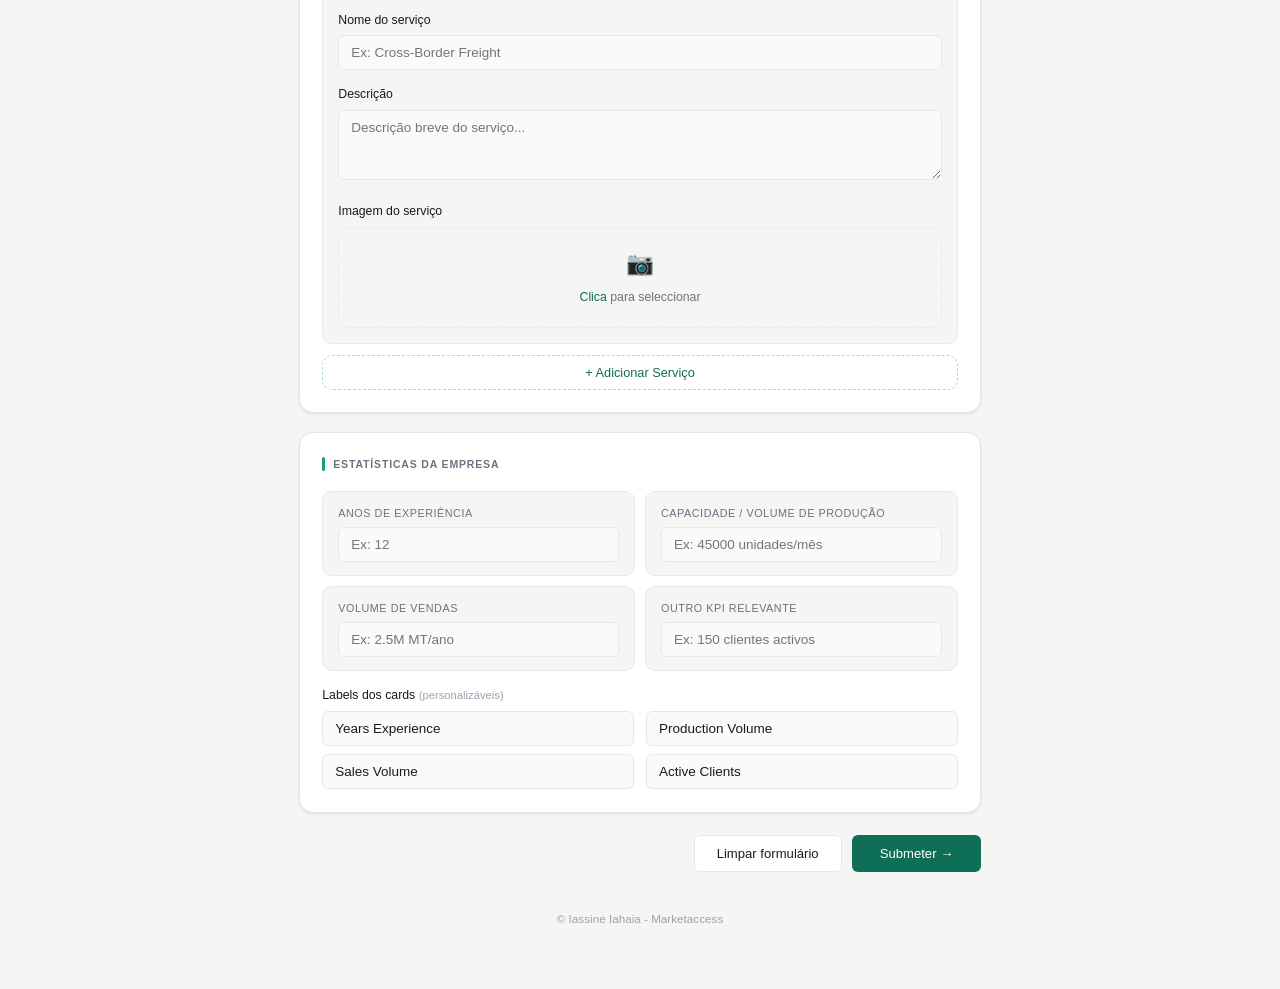
==== commit 0f0639be: "Registo terminado v2" ====
--- a/index.html
+++ b/index.html
@@ -11,7 +11,7 @@
 <!-- ── Navbar ──────────────────────────────────────────────── -->
 <nav class="navbar">
   <div class="navbar-brand">B2B Mozambique <span>/ Registar Empresa</span></div>
-  <span class="navbar-badge">MarketAccess</span>
+  <span class="navbar-badge">Marketaccess</span>
 </nav>
 
 <!-- ── Página ──────────────────────────────────────────────── -->
@@ -123,13 +123,20 @@
           <label>Indústria / Categoria <span class="req">*</span></label>
           <select id="industria" required>
             <option value="">Selecionar</option>
+            <option>Agricultura, pecuária e natureza</option>
             <option>Logística &amp; Supply Chain</option>
             <option>Energia &amp; Mineração</option>
-            <option>Agricultura</option>
             <option>Finanças &amp; Fintech</option>
             <option>Construção</option>
+            <option>Insumos e mecanização</option>
+            <option>Comércio e alimentação</option>
+            <option>Cosmética e bem-estar</option>
+            <option>Moda, beleza e serviços pessoais</option>
+            <option>Comunicação e tecnologia</option>
+            <option>Turismo</option>
+            <option>restauração </option>
+            <option>BDS e ensino</option>
             <option>ICT</option>
-            <option>Comércio</option>
           </select>
         </div>
         <div class="field">
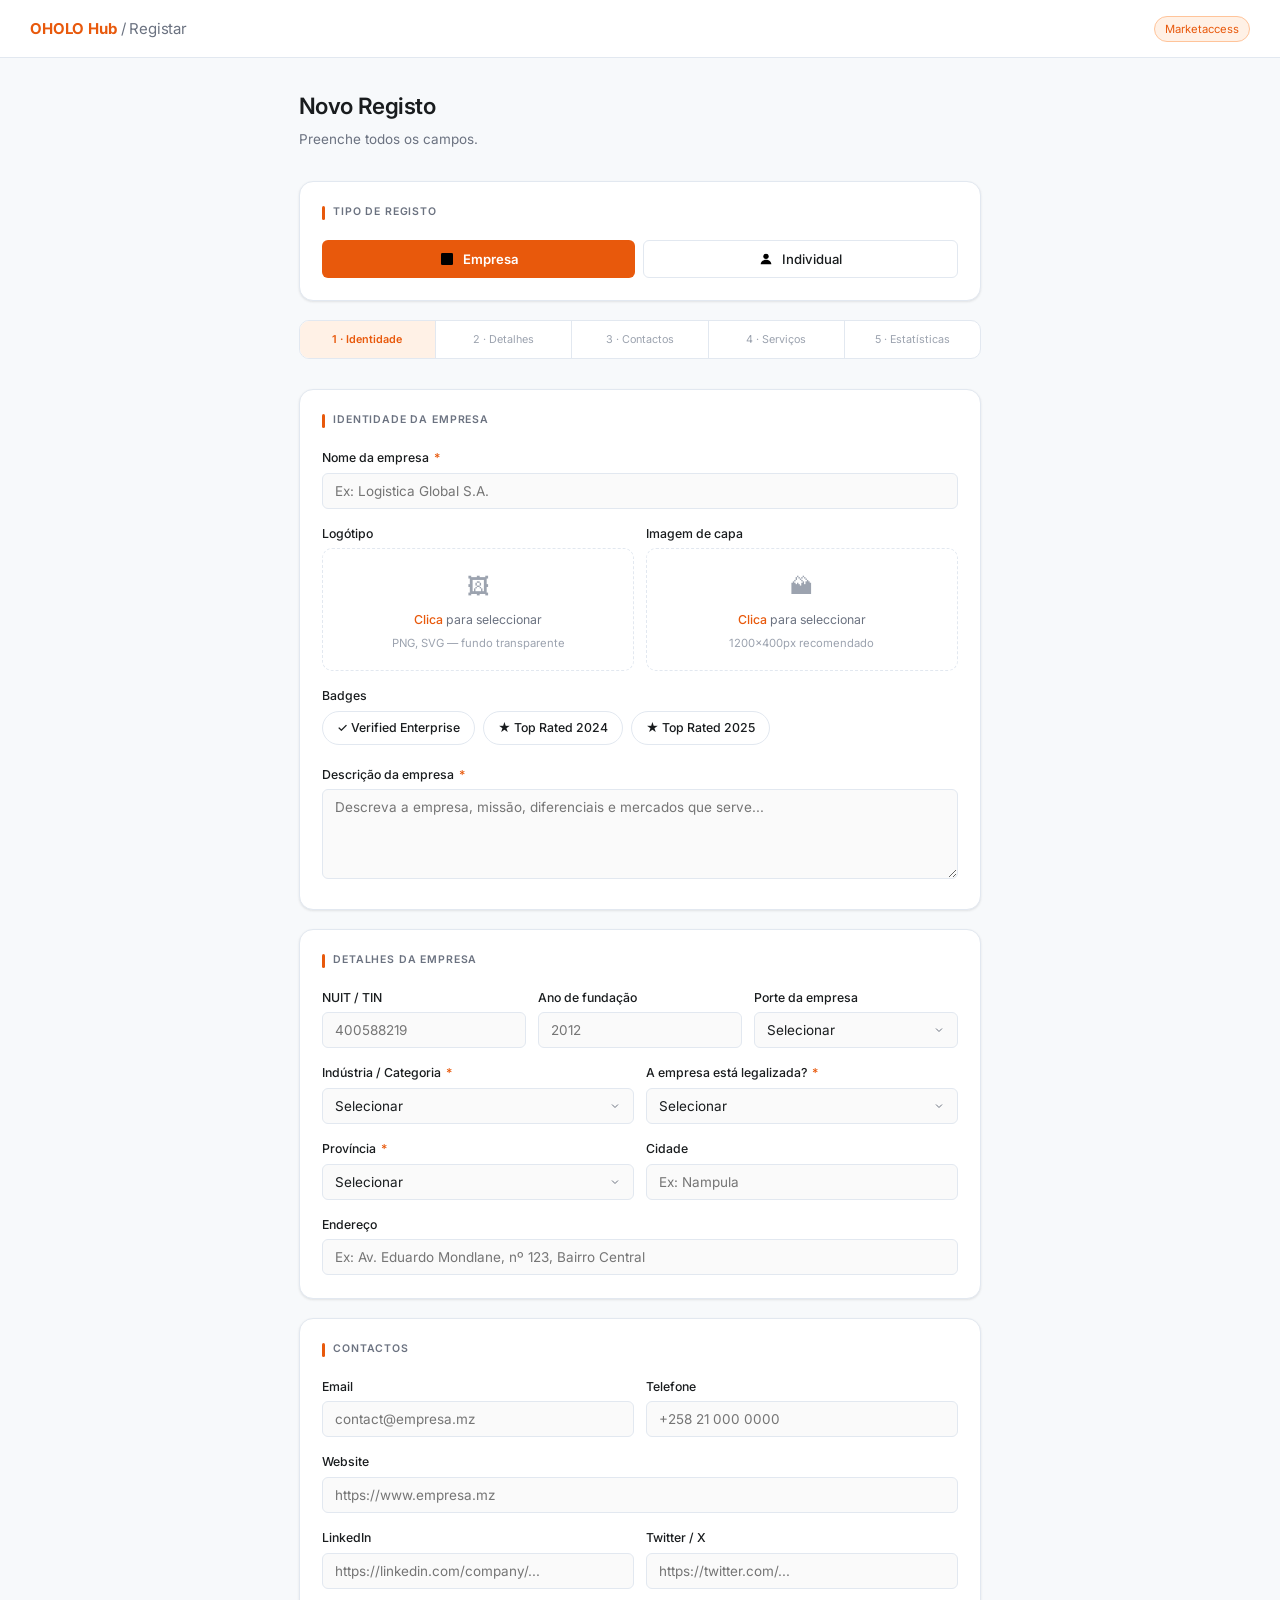
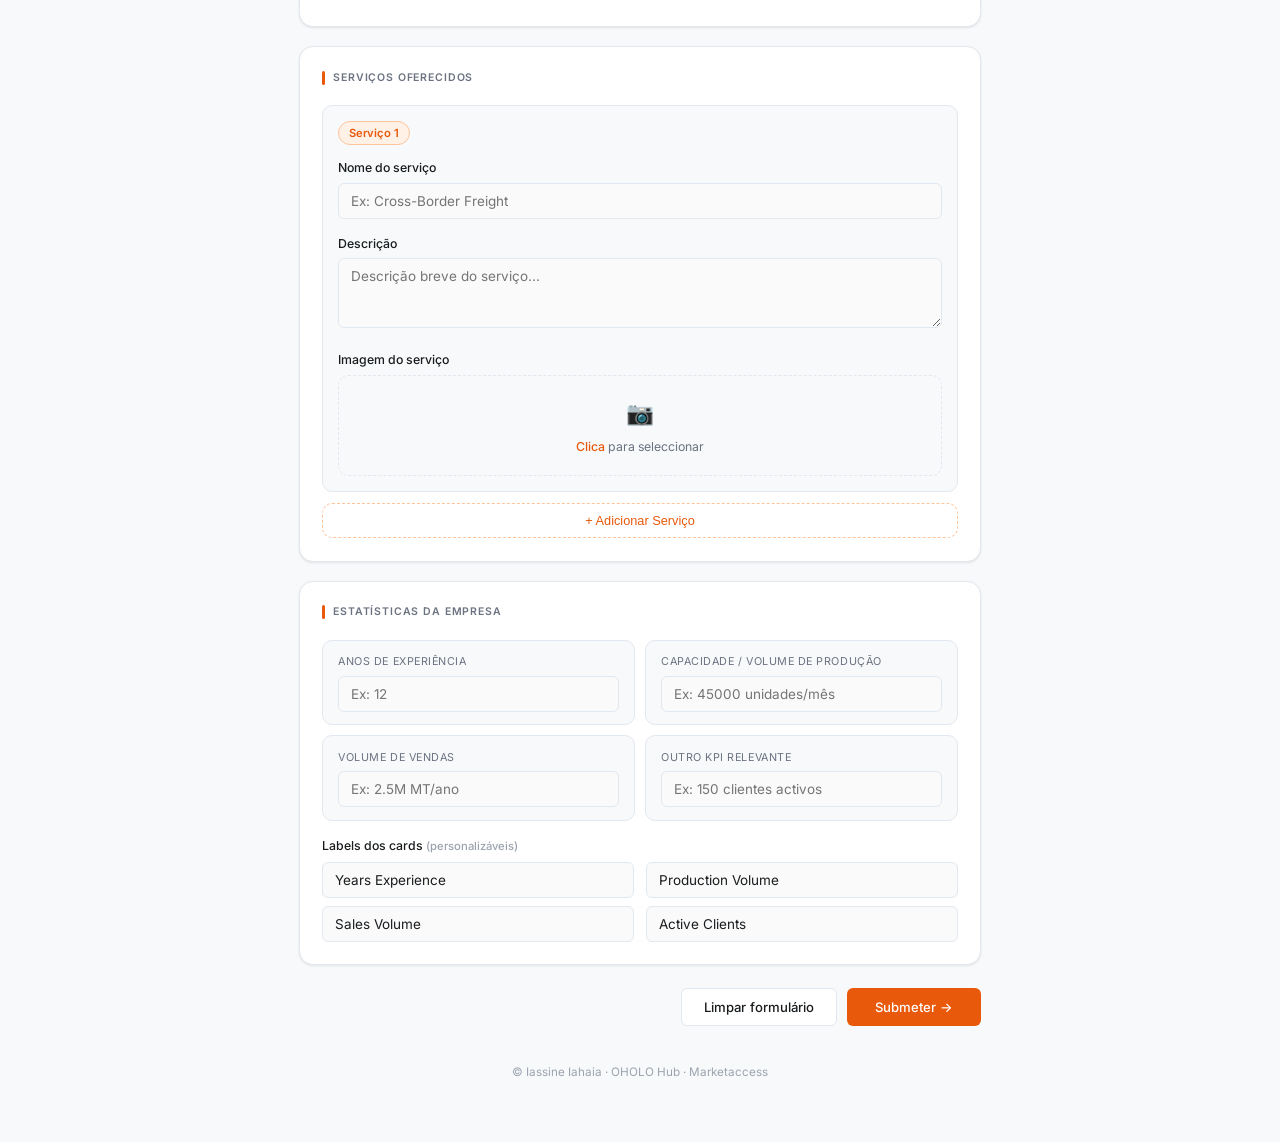
==== commit cc3bc9ed: "adicionando os servidores de servico induvidual" ====
--- a/index.html
+++ b/index.html
@@ -3,14 +3,17 @@
 <head>
   <meta charset="UTF-8">
   <meta name="viewport" content="width=device-width, initial-scale=1.0">
-  <title>B2B Mozambique — Registar Empresa</title>
+  <title>OHOLO Hub — Registar</title>
+  <link rel="preconnect" href="https://fonts.googleapis.com">
+  <link rel="preconnect" href="https://fonts.gstatic.com" crossorigin>
+  <link href="https://fonts.googleapis.com/css2?family=Inter:wght@400;500;600;700&display=swap" rel="stylesheet">
   <link rel="stylesheet" href="style.css">
 </head>
 <body>
 
 <!-- ── Navbar ──────────────────────────────────────────────── -->
 <nav class="navbar">
-  <div class="navbar-brand">B2B Mozambique <span>/ Registar Empresa</span></div>
+  <div class="navbar-brand">OHOLO Hub <span>/ Registar</span></div>
   <span class="navbar-badge">Marketaccess</span>
 </nav>
 
@@ -18,17 +21,38 @@
 <div class="page-wrap">
 
   <div class="page-header">
-    <h1>Nova Empresa</h1>
-    <p>Preenche todos os campos. Os dados serão guardados directamente no Google Drive.</p>
+    <h1>Novo Registo</h1>
+    <p>Preenche todos os campos.</p>
   </div>
 
-  <!-- Steps -->
-  <div class="steps">
-    <div class="step active" id="step-1">1 · Identidade</div>
-    <div class="step" id="step-2">2 · Detalhes</div>
-    <div class="step" id="step-3">3 · Contactos</div>
-    <div class="step" id="step-4">4 · Serviços</div>
-    <div class="step" id="step-5">5 · Estatísticas</div>
+  <!-- ── Toggle Empresa / Individual ──────────────────────── -->
+  <div class="section" style="margin-bottom: 1.25rem;">
+    <div class="section-title">Tipo de Registo</div>
+    <div style="display:flex; gap:8px;">
+      <button type="button" id="toggle-empresa" onclick="setVertente('empresa')"
+        style="flex:1; padding:10px; border-radius:var(--radius-sm); border:none; cursor:pointer;
+               background:var(--green-dark); color:#fff; font-weight:600; font-size:.875rem;
+               display:flex; align-items:center; justify-content:center; gap:8px; transition:background .15s, color .15s, border .15s; font-family:inherit;">
+        <span class="icon" style="width:16px;height:16px">
+          <svg viewBox="0 0 24 24"><rect x="3" y="3" width="18" height="18" rx="2"/><path d="M3 9h18M9 21V9"/></svg>
+        </span>
+        Empresa
+      </button>
+      <button type="button" id="toggle-individual" onclick="setVertente('individual')"
+        style="flex:1; padding:10px; border-radius:var(--radius-sm); border:1px solid var(--border); cursor:pointer;
+               background:var(--bg-card); color:var(--text-primary); font-weight:500; font-size:.875rem;
+               display:flex; align-items:center; justify-content:center; gap:8px; transition:background .15s, color .15s, border .15s; font-family:inherit;">
+        <span class="icon" style="width:16px;height:16px">
+          <svg viewBox="0 0 24 24"><circle cx="12" cy="8" r="4"/><path d="M4 20c0-4 3.6-7 8-7s8 3 8 7"/></svg>
+        </span>
+        Individual
+      </button>
+    </div>
+  </div>
+
+  <!-- Steps — actualizados dinamicamente -->
+  <div class="steps" id="steps-bar">
+    <!-- preenchido por renderSteps() -->
   </div>
 
   <!-- Mensagem de estado -->
@@ -37,9 +61,9 @@
   <form id="company-form" novalidate>
 
     <!-- ══════════════════════════════════════════════════════
-         SECÇÃO 1 — IDENTIDADE
-    ══════════════════════════════════════════════════════ -->
-    <div class="section">
+         SECÇÃO 1 — IDENTIDADE (EMPRESA)
+    ══════════════════════════════════════════════════════ -->
+    <div class="section" id="sec-identidade-empresa">
       <div class="section-title">Identidade da Empresa</div>
 
       <div class="field">
@@ -92,9 +116,48 @@
     </div>
 
     <!-- ══════════════════════════════════════════════════════
-         SECÇÃO 2 — DETALHES DA EMPRESA
-    ══════════════════════════════════════════════════════ -->
-    <div class="section">
+         SECÇÃO 1 — IDENTIDADE (INDIVIDUAL)
+    ══════════════════════════════════════════════════════ -->
+    <div class="section" id="sec-identidade-individual" style="display:none">
+      <div class="section-title">Identidade Pessoal</div>
+
+      <div class="row-2">
+        <div class="field">
+          <label>Nome completo <span class="req">*</span></label>
+          <input type="text" id="ind-nome" placeholder="Ex: João Manuel Maputo">
+        </div>
+        <div class="field">
+          <label>Profissão / Área</label>
+          <input type="text" id="ind-profissao" placeholder="Ex: Consultor, Engenheiro, Agricultor">
+        </div>
+      </div>
+
+      <div class="field">
+        <label>Foto de perfil</label>
+        <div class="upload-box">
+          <input type="file" id="ind-foto-input" accept="image/*" onchange="previewImage(this,'ind-foto-preview')">
+          <div class="upload-icon">👤</div>
+          <div class="upload-label"><strong>Clica</strong> para seleccionar</div>
+          <div class="hint">JPG, PNG — foto profissional recomendada</div>
+          <img id="ind-foto-preview" class="upload-preview">
+        </div>
+      </div>
+
+      <div class="field">
+        <label>Principais áreas de actuação</label>
+        <input type="text" id="ind-areas" placeholder="Ex: Logística, Exportação, Agronegócio">
+      </div>
+
+      <div class="field">
+        <label>Apresentação <span class="req">*</span></label>
+        <textarea id="ind-descricao" placeholder="Apresente-se brevemente — experiência, objectivos e mercados de interesse..."></textarea>
+      </div>
+    </div>
+
+    <!-- ══════════════════════════════════════════════════════
+         SECÇÃO 2 — DETALHES (só empresa)
+    ══════════════════════════════════════════════════════ -->
+    <div class="section" id="sec-detalhes">
       <div class="section-title">Detalhes da Empresa</div>
 
       <div class="row-3">
@@ -104,7 +167,7 @@
         </div>
         <div class="field">
           <label>Ano de fundação</label>
-          <input type="number" id="fundacao" placeholder="2012" min="1900" max="2025">
+          <input type="number" id="fundacao" placeholder="2012" min="1900" max="2026">
         </div>
         <div class="field">
           <label>Porte da empresa</label>
@@ -121,7 +184,7 @@
       <div class="row-2">
         <div class="field">
           <label>Indústria / Categoria <span class="req">*</span></label>
-          <select id="industria" required>
+          <select id="industria">
             <option value="">Selecionar</option>
             <option>Agricultura, pecuária e natureza</option>
             <option>Logística &amp; Supply Chain</option>
@@ -134,14 +197,14 @@
             <option>Moda, beleza e serviços pessoais</option>
             <option>Comunicação e tecnologia</option>
             <option>Turismo</option>
-            <option>restauração </option>
+            <option>Restauração</option>
             <option>BDS e ensino</option>
             <option>ICT</option>
           </select>
         </div>
         <div class="field">
           <label>A empresa está legalizada? <span class="req">*</span></label>
-          <select id="legalizada" required>
+          <select id="legalizada">
             <option value="">Selecionar</option>
             <option value="Sim">Sim</option>
             <option value="Não">Não</option>
@@ -152,7 +215,7 @@
       <div class="row-2">
         <div class="field">
           <label>Província <span class="req">*</span></label>
-          <select id="provincia" required>
+          <select id="provincia">
             <option value="">Selecionar</option>
             <option>Maputo Cidade</option>
             <option>Maputo</option>
@@ -180,9 +243,39 @@
     </div>
 
     <!-- ══════════════════════════════════════════════════════
-         SECÇÃO 3 — CONTACTOS
-    ══════════════════════════════════════════════════════ -->
-    <div class="section">
+         SECÇÃO 2 (individual) — LOCALIZAÇÃO
+    ══════════════════════════════════════════════════════ -->
+    <div class="section" id="sec-localizacao-individual" style="display:none">
+      <div class="section-title">Localização</div>
+      <div class="row-2">
+        <div class="field">
+          <label>Província <span class="req">*</span></label>
+          <select id="ind-provincia">
+            <option value="">Selecionar</option>
+            <option>Maputo Cidade</option>
+            <option>Maputo</option>
+            <option>Gaza</option>
+            <option>Inhambane</option>
+            <option>Sofala</option>
+            <option>Manica</option>
+            <option>Tete</option>
+            <option>Zambézia</option>
+            <option>Nampula</option>
+            <option>Cabo Delgado</option>
+            <option>Niassa</option>
+          </select>
+        </div>
+        <div class="field">
+          <label>Cidade</label>
+          <input type="text" id="ind-cidade" placeholder="Ex: Nampula">
+        </div>
+      </div>
+    </div>
+
+    <!-- ══════════════════════════════════════════════════════
+         SECÇÃO 3 — CONTACTOS (partilhada)
+    ══════════════════════════════════════════════════════ -->
+    <div class="section" id="sec-contactos">
       <div class="section-title">Contactos</div>
 
       <div class="row-2">
@@ -214,14 +307,12 @@
     </div>
 
     <!-- ══════════════════════════════════════════════════════
-         SECÇÃO 4 — SERVIÇOS
-    ══════════════════════════════════════════════════════ -->
-    <div class="section">
+         SECÇÃO 4 — SERVIÇOS (só empresa)
+    ══════════════════════════════════════════════════════ -->
+    <div class="section" id="sec-servicos">
       <div class="section-title">Serviços Oferecidos</div>
 
-      <div id="services-container">
-        <!-- Serviços adicionados dinamicamente aqui -->
-      </div>
+      <div id="services-container"></div>
 
       <button type="button" class="btn-add" onclick="addService()">
         + Adicionar Serviço
@@ -229,9 +320,33 @@
     </div>
 
     <!-- ══════════════════════════════════════════════════════
-         SECÇÃO 5 — ESTATÍSTICAS
-    ══════════════════════════════════════════════════════ -->
-    <div class="section">
+         SECÇÃO 4 (individual) — COMPETÊNCIAS
+    ══════════════════════════════════════════════════════ -->
+    <div class="section" id="sec-competencias" style="display:none">
+      <div class="section-title">Competências &amp; Serviços</div>
+
+      <div class="field">
+        <label>O que oferece / procura</label>
+        <div class="badge-group" id="competencias-group">
+          <label class="badge-opt"><input type="checkbox" name="competencias" value="Consultoria"> Consultoria</label>
+          <label class="badge-opt"><input type="checkbox" name="competencias" value="Exportação"> Exportação</label>
+          <label class="badge-opt"><input type="checkbox" name="competencias" value="Distribuição"> Distribuição</label>
+          <label class="badge-opt"><input type="checkbox" name="competencias" value="Produção"> Produção</label>
+          <label class="badge-opt"><input type="checkbox" name="competencias" value="Parceria"> Parceria</label>
+          <label class="badge-opt"><input type="checkbox" name="competencias" value="Investimento"> Investimento</label>
+        </div>
+      </div>
+
+      <div class="field" style="margin-top:.75rem">
+        <label>Descrição detalhada dos serviços / competências</label>
+        <textarea id="ind-servicos-desc" placeholder="Descreva o que oferece ou procura no mercado..."></textarea>
+      </div>
+    </div>
+
+    <!-- ══════════════════════════════════════════════════════
+         SECÇÃO 5 — ESTATÍSTICAS (só empresa)
+    ══════════════════════════════════════════════════════ -->
+    <div class="section" id="sec-stats">
       <div class="section-title">Estatísticas da Empresa</div>
 
       <div class="stats-grid">
@@ -277,26 +392,78 @@
   </form>
 
   <div class="form-footer">
-    &copy; Iassine Iahaia - Marketaccess
+    &copy; Iassine Iahaia · OHOLO Hub · Marketaccess
   </div>
 
 </div><!-- /page-wrap -->
 
-<!-- ── Ficheiros do projecto ────────────────────────────────── -->
 <script src="config.js"></script>
 <script src="drive.js"></script>
 
-<!-- ── Lógica do formulário ────────────────────────────────── -->
 <script>
 
-// ── Contador de serviços ──────────────────────────────────
+// ── Estado global ─────────────────────────────────────────
 let serviceCount = 0;
-
-// Adiciona 1 serviço ao arrancar
+let vertente     = 'empresa'; // 'empresa' | 'individual'
+
+// ── Steps por vertente ────────────────────────────────────
+const STEPS_EMPRESA    = ['1 · Identidade', '2 · Detalhes', '3 · Contactos', '4 · Serviços', '5 · Estatísticas'];
+const STEPS_INDIVIDUAL = ['1 · Identidade', '2 · Localização', '3 · Contactos', '4 · Competências'];
+
+function renderSteps(list) {
+  const bar = document.getElementById('steps-bar');
+  bar.innerHTML = list.map((label, i) =>
+    `<div class="step" id="step-${i+1}">${label}</div>`
+  ).join('');
+}
+
+// ── Toggle empresa / individual ───────────────────────────
+function setVertente(v) {
+  vertente = v;
+  const isEmpresa = v === 'empresa';
+
+  // Visuais do toggle
+  const btnE = document.getElementById('toggle-empresa');
+  const btnI = document.getElementById('toggle-individual');
+  btnE.style.background = isEmpresa ? 'var(--green-dark)' : 'var(--bg-card)';
+  btnE.style.color      = isEmpresa ? '#fff' : 'var(--text-primary)';
+  btnE.style.border     = isEmpresa ? 'none' : '1px solid var(--border)';
+  btnI.style.background = isEmpresa ? 'var(--bg-card)' : 'var(--green-dark)';
+  btnI.style.color      = isEmpresa ? 'var(--text-primary)' : '#fff';
+  btnI.style.border     = isEmpresa ? '1px solid var(--border)' : 'none';
+
+  // Mostrar/ocultar secções
+  const show = id => document.getElementById(id).style.display = 'block';
+  const hide = id => document.getElementById(id).style.display = 'none';
+
+  if (isEmpresa) {
+    show('sec-identidade-empresa');
+    show('sec-detalhes');
+    show('sec-servicos');
+    show('sec-stats');
+    hide('sec-identidade-individual');
+    hide('sec-localizacao-individual');
+    hide('sec-competencias');
+    renderSteps(STEPS_EMPRESA);
+  } else {
+    hide('sec-identidade-empresa');
+    hide('sec-detalhes');
+    hide('sec-servicos');
+    hide('sec-stats');
+    show('sec-identidade-individual');
+    show('sec-localizacao-individual');
+    show('sec-competencias');
+    renderSteps(STEPS_INDIVIDUAL);
+  }
+
+  updateSteps();
+}
+
+// ── Arranque ──────────────────────────────────────────────
 window.addEventListener('load', () => {
   initGoogleDrive();
   addService();
-  updateSteps();
+  setVertente('empresa');
 });
 
 // ── Adicionar bloco de serviço ────────────────────────────
@@ -332,13 +499,12 @@
   document.getElementById('services-container').appendChild(div);
 }
 
-// ── Remover serviço ────────────────────────────────────────
 function removeService(n) {
   const el = document.getElementById('service-' + n);
   if (el) el.remove();
 }
 
-// ── Preview de imagem ao seleccionar ──────────────────────
+// ── Preview de imagem ─────────────────────────────────────
 function previewImage(input, previewId) {
   const preview = document.getElementById(previewId);
   if (input.files && input.files[0]) {
@@ -351,12 +517,14 @@
   }
 }
 
-// ── Actualizar indicador de steps ─────────────────────────
+// ── Steps scroll ──────────────────────────────────────────
 function updateSteps() {
-  const steps = document.querySelectorAll('.step');
+  const steps    = document.querySelectorAll('.step');
+  const sections = [...document.querySelectorAll('.section')]
+    .filter(s => s.style.display !== 'none' && s.id !== 'sec-toggle');
+
   steps.forEach((s, i) => {
-    const sections = document.querySelectorAll('.section');
-    const section  = sections[i];
+    const section = sections[i + 1]; // +1 para saltar o toggle
     if (!section) return;
     const rect = section.getBoundingClientRect();
     if (rect.top < window.innerHeight / 2) {
@@ -367,95 +535,137 @@
 }
 window.addEventListener('scroll', updateSteps);
 
-// ── Recolher dados de todos os serviços ───────────────────
+// ── Recolher serviços ─────────────────────────────────────
 function collectServices() {
-  const servicos = [];
+  const servicos  = [];
   const container = document.getElementById('services-container');
-  const blocks = container.querySelectorAll('.service-block');
-  blocks.forEach((block, i) => {
-    const n = block.id.replace('service-', '');
-    const nomeEl  = document.getElementById(`s${n}-nome`);
-    const descEl  = document.getElementById(`s${n}-desc`);
-    const imgEl   = document.getElementById(`s${n}-img`);
+  const blocks    = container.querySelectorAll('.service-block');
+  blocks.forEach(block => {
+    const n      = block.id.replace('service-', '');
+    const nomeEl = document.getElementById(`s${n}-nome`);
+    const descEl = document.getElementById(`s${n}-desc`);
+    const imgEl  = document.getElementById(`s${n}-img`);
     if (!nomeEl) return;
     servicos.push({
       nome:      nomeEl.value.trim(),
-      descricao: descEl  ? descEl.value.trim()  : '',
+      descricao: descEl ? descEl.value.trim() : '',
       imagem:    imgEl && imgEl.files[0] ? imgEl.files[0] : null,
     });
   });
   return servicos;
 }
 
-// ── Validação simples ─────────────────────────────────────
+// ── Validação ─────────────────────────────────────────────
 function validate() {
-  const nome = document.getElementById('nome').value.trim();
-  if (!nome) {
-    _showStatus('Por favor preenche o nome da empresa.', 'error');
-    document.getElementById('nome').focus();
-    return false;
-  }
-  const desc = document.getElementById('descricao').value.trim();
-  if (!desc) {
-    _showStatus('Por favor preenche a descrição da empresa.', 'error');
-    document.getElementById('descricao').focus();
-    return false;
+  if (vertente === 'empresa') {
+    const nome = document.getElementById('nome').value.trim();
+    if (!nome) {
+      _showStatus('Por favor preenche o nome da empresa.', 'error');
+      document.getElementById('nome').focus();
+      return false;
+    }
+    const desc = document.getElementById('descricao').value.trim();
+    if (!desc) {
+      _showStatus('Por favor preenche a descrição da empresa.', 'error');
+      document.getElementById('descricao').focus();
+      return false;
+    }
+  } else {
+    const nome = document.getElementById('ind-nome').value.trim();
+    if (!nome) {
+      _showStatus('Por favor preenche o teu nome completo.', 'error');
+      document.getElementById('ind-nome').focus();
+      return false;
+    }
+    const desc = document.getElementById('ind-descricao').value.trim();
+    if (!desc) {
+      _showStatus('Por favor preenche a tua apresentação.', 'error');
+      document.getElementById('ind-descricao').focus();
+      return false;
+    }
   }
   return true;
 }
 
-// ── Submeter formulário ───────────────────────────────────
+// ── Submeter ──────────────────────────────────────────────
 document.getElementById('company-form').addEventListener('submit', function(e) {
   e.preventDefault();
   e.stopPropagation();
   if (!validate()) return;
 
   const btn = document.getElementById('btn-submit');
-  btn.disabled = true;
+  btn.disabled    = true;
   btn.textContent = 'A guardar...';
 
-  // Recolher badges
-  const badges = [...document.querySelectorAll('input[name="badges"]:checked')]
-    .map(b => b.value);
-
-  // Montar objecto de dados
-  const formData = {
-    nome:         document.getElementById('nome').value.trim(),
-    descricao:    document.getElementById('descricao').value.trim(),
-    badges,
-    nuit:         document.getElementById('nuit').value.trim(),
-    fundacao:     document.getElementById('fundacao').value,
-    porte:        document.getElementById('porte').value,
-    industria:    document.getElementById('industria').value,
-    legalizada:   document.getElementById('legalizada').value,
-    provincia:    document.getElementById('provincia').value,
-    cidade:       document.getElementById('cidade').value.trim(),
-    endereco:     document.getElementById('endereco').value.trim(),
-    email:        document.getElementById('email').value.trim(),
-    telefone:     document.getElementById('telefone').value.trim(),
-    website:      document.getElementById('website').value.trim(),
-    linkedin:     document.getElementById('linkedin').value.trim(),
-    twitter:      document.getElementById('twitter').value.trim(),
-    logo:         document.getElementById('logo-input').files[0]  || null,
-    cover:        document.getElementById('cover-input').files[0] || null,
-    servicos:     collectServices(),
-    stats: {
-      exp:      document.getElementById('stat-exp').value,
-      producao: document.getElementById('stat-producao').value,
-      vendas:   document.getElementById('stat-vendas').value,
-      extra:    document.getElementById('stat-extra').value,
-      labels: [
-        document.getElementById('label-1').value,
-        document.getElementById('label-2').value,
-        document.getElementById('label-3').value,
-        document.getElementById('label-4').value,
-      ],
-    },
-  };
-
-  // Enviar para o Drive
+  let formData;
+
+  if (vertente === 'empresa') {
+    const badges = [...document.querySelectorAll('input[name="badges"]:checked')]
+      .map(b => b.value);
+
+    formData = {
+      vertente:   'empresa',
+      nome:       document.getElementById('nome').value.trim(),
+      descricao:  document.getElementById('descricao').value.trim(),
+      badges,
+      nuit:       document.getElementById('nuit').value.trim(),
+      fundacao:   document.getElementById('fundacao').value,
+      porte:      document.getElementById('porte').value,
+      industria:  document.getElementById('industria').value,
+      legalizada: document.getElementById('legalizada').value,
+      provincia:  document.getElementById('provincia').value,
+      cidade:     document.getElementById('cidade').value.trim(),
+      endereco:   document.getElementById('endereco').value.trim(),
+      email:      document.getElementById('email').value.trim(),
+      telefone:   document.getElementById('telefone').value.trim(),
+      website:    document.getElementById('website').value.trim(),
+      linkedin:   document.getElementById('linkedin').value.trim(),
+      twitter:    document.getElementById('twitter').value.trim(),
+      logo:       document.getElementById('logo-input').files[0]  || null,
+      cover:      document.getElementById('cover-input').files[0] || null,
+      servicos:   collectServices(),
+      stats: {
+        exp:      document.getElementById('stat-exp').value,
+        producao: document.getElementById('stat-producao').value,
+        vendas:   document.getElementById('stat-vendas').value,
+        extra:    document.getElementById('stat-extra').value,
+        labels: [
+          document.getElementById('label-1').value,
+          document.getElementById('label-2').value,
+          document.getElementById('label-3').value,
+          document.getElementById('label-4').value,
+        ],
+      },
+    };
+  } else {
+    const competencias = [...document.querySelectorAll('input[name="competencias"]:checked')]
+      .map(c => c.value);
+
+    formData = {
+      vertente:      'individual',
+      nome:          document.getElementById('ind-nome').value.trim(),
+      profissao:     document.getElementById('ind-profissao').value.trim(),
+      areas:         document.getElementById('ind-areas').value.trim(),
+      descricao:     document.getElementById('ind-descricao').value.trim(),
+      provincia:     document.getElementById('ind-provincia').value,
+      cidade:        document.getElementById('ind-cidade').value.trim(),
+      email:         document.getElementById('email').value.trim(),
+      telefone:      document.getElementById('telefone').value.trim(),
+      website:       document.getElementById('website').value.trim(),
+      linkedin:      document.getElementById('linkedin').value.trim(),
+      twitter:       document.getElementById('twitter').value.trim(),
+      foto:          document.getElementById('ind-foto-input').files[0] || null,
+      competencias,
+      servicosDesc:  document.getElementById('ind-servicos-desc').value.trim(),
+      // campos empresa vazios para compatibilidade com drive.js
+      badges: [], nuit: '', fundacao: '', porte: '', industria: '',
+      legalizada: '', endereco: '', logo: null, cover: null,
+      servicos: [], stats: { exp:'', producao:'', vendas:'', extra:'', labels:['','','',''] },
+    };
+  }
+
   submitCompanyToDrive(formData).finally(() => {
-    btn.disabled = false;
+    btn.disabled    = false;
     btn.textContent = 'Submeter →';
   });
 
@@ -467,13 +677,13 @@
   if (!confirm('Tens a certeza que queres limpar o formulário?')) return;
   document.getElementById('company-form').reset();
   document.querySelectorAll('.upload-preview').forEach(p => {
-    p.src = '';
-    p.style.display = 'none';
+    p.src = ''; p.style.display = 'none';
   });
   document.getElementById('services-container').innerHTML = '';
   serviceCount = 0;
   addService();
   document.getElementById('status-msg').style.display = 'none';
+  setVertente('empresa');
 }
 
 </script>
--- a/style.css
+++ b/style.css
@@ -1,35 +1,41 @@
 /* ============================================================
-   style.css — B2B Mozambique · Formulário de Registo
-   Paleta: verde escuro #0F6E56 · branco · cinza suave
+   style.css — OHOLO Hub · Formulário de Registo
+   Paleta: laranja #e8590c · navy #0a2a52 · branco · cinza suave
    ============================================================ */
 
 /* ── Reset & Base ─────────────────────────────────────────── */
 *, *::before, *::after { box-sizing: border-box; margin: 0; padding: 0; }
 
 :root {
-  --green-dark:   #0F6E56;
-  --green-mid:    #1D9E75;
-  --green-light:  #E1F5EE;
-  --green-border: #9FE1CB;
-  --text-primary: #1a1a1a;
+  /* Primária — OHOLO Orange */
+  --green-dark:   #e8590c;   /* era #0F6E56 */
+  --green-mid:    #ff7a26;   /* era #1D9E75 */
+  --green-light:  #fff1e6;   /* era #E1F5EE */
+  --green-border: #ffc49a;   /* era #9FE1CB */
+
+  /* Secundária — OHOLO Navy (usada em acentos) */
+  --navy:         #0a2a52;
+  --navy-mid:     #16345c;
+
+  --text-primary: #191c1e;
   --text-muted:   #6b7280;
   --text-hint:    #9ca3af;
-  --bg-page:      #f5f5f3;
+  --bg-page:      #f7f9fb;
   --bg-card:      #ffffff;
   --bg-input:     #fafafa;
-  --border:       #e5e7eb;
-  --border-focus: #1D9E75;
+  --border:       #e2e8f0;
+  --border-focus: #ff7a26;
   --radius-sm:    6px;
   --radius-md:    10px;
   --radius-lg:    14px;
   --shadow-card:  0 1px 3px rgba(0,0,0,.06), 0 1px 2px rgba(0,0,0,.04);
-  --shadow-focus: 0 0 0 3px rgba(29,158,117,.15);
+  --shadow-focus: 0 0 0 3px rgba(232,89,12,.15);
 }
 
 html { font-size: 15px; }
 
 body {
-  font-family: -apple-system, BlinkMacSystemFont, "Segoe UI", Roboto, sans-serif;
+  font-family: 'Inter', -apple-system, BlinkMacSystemFont, "Segoe UI", Roboto, sans-serif;
   background:  var(--bg-page);
   color:       var(--text-primary);
   line-height: 1.6;
@@ -52,7 +58,7 @@
 
 .navbar-brand {
   font-size: 1rem;
-  font-weight: 600;
+  font-weight: 700;
   color: var(--green-dark);
   letter-spacing: -.01em;
 }
@@ -122,7 +128,7 @@
   display: block;
   width: 3px;
   height: 14px;
-  background: var(--green-mid);
+  background: var(--green-dark);
   border-radius: 2px;
 }
 
@@ -138,7 +144,7 @@
   margin-bottom: 5px;
 }
 
-label .req { color: var(--green-mid); margin-left: 2px; }
+label .req { color: var(--green-dark); margin-left: 2px; }
 
 input[type="text"],
 input[type="email"],
@@ -203,7 +209,7 @@
   position: relative;
 }
 
-.upload-box:hover { border-color: var(--green-mid); background: var(--green-light); }
+.upload-box:hover { border-color: var(--green-dark); background: var(--green-light); }
 
 .upload-box input[type="file"] {
   position: absolute;
@@ -257,7 +263,7 @@
 }
 
 .badge-opt:has(input:checked) {
-  border-color: var(--green-mid);
+  border-color: var(--green-dark);
   background: var(--green-light);
   color: var(--green-dark);
 }
@@ -452,7 +458,7 @@
 }
 
 .step.done {
-  background: #f0fdf4;
+  background: #fff7f2;
   color: var(--green-mid);
 }
 
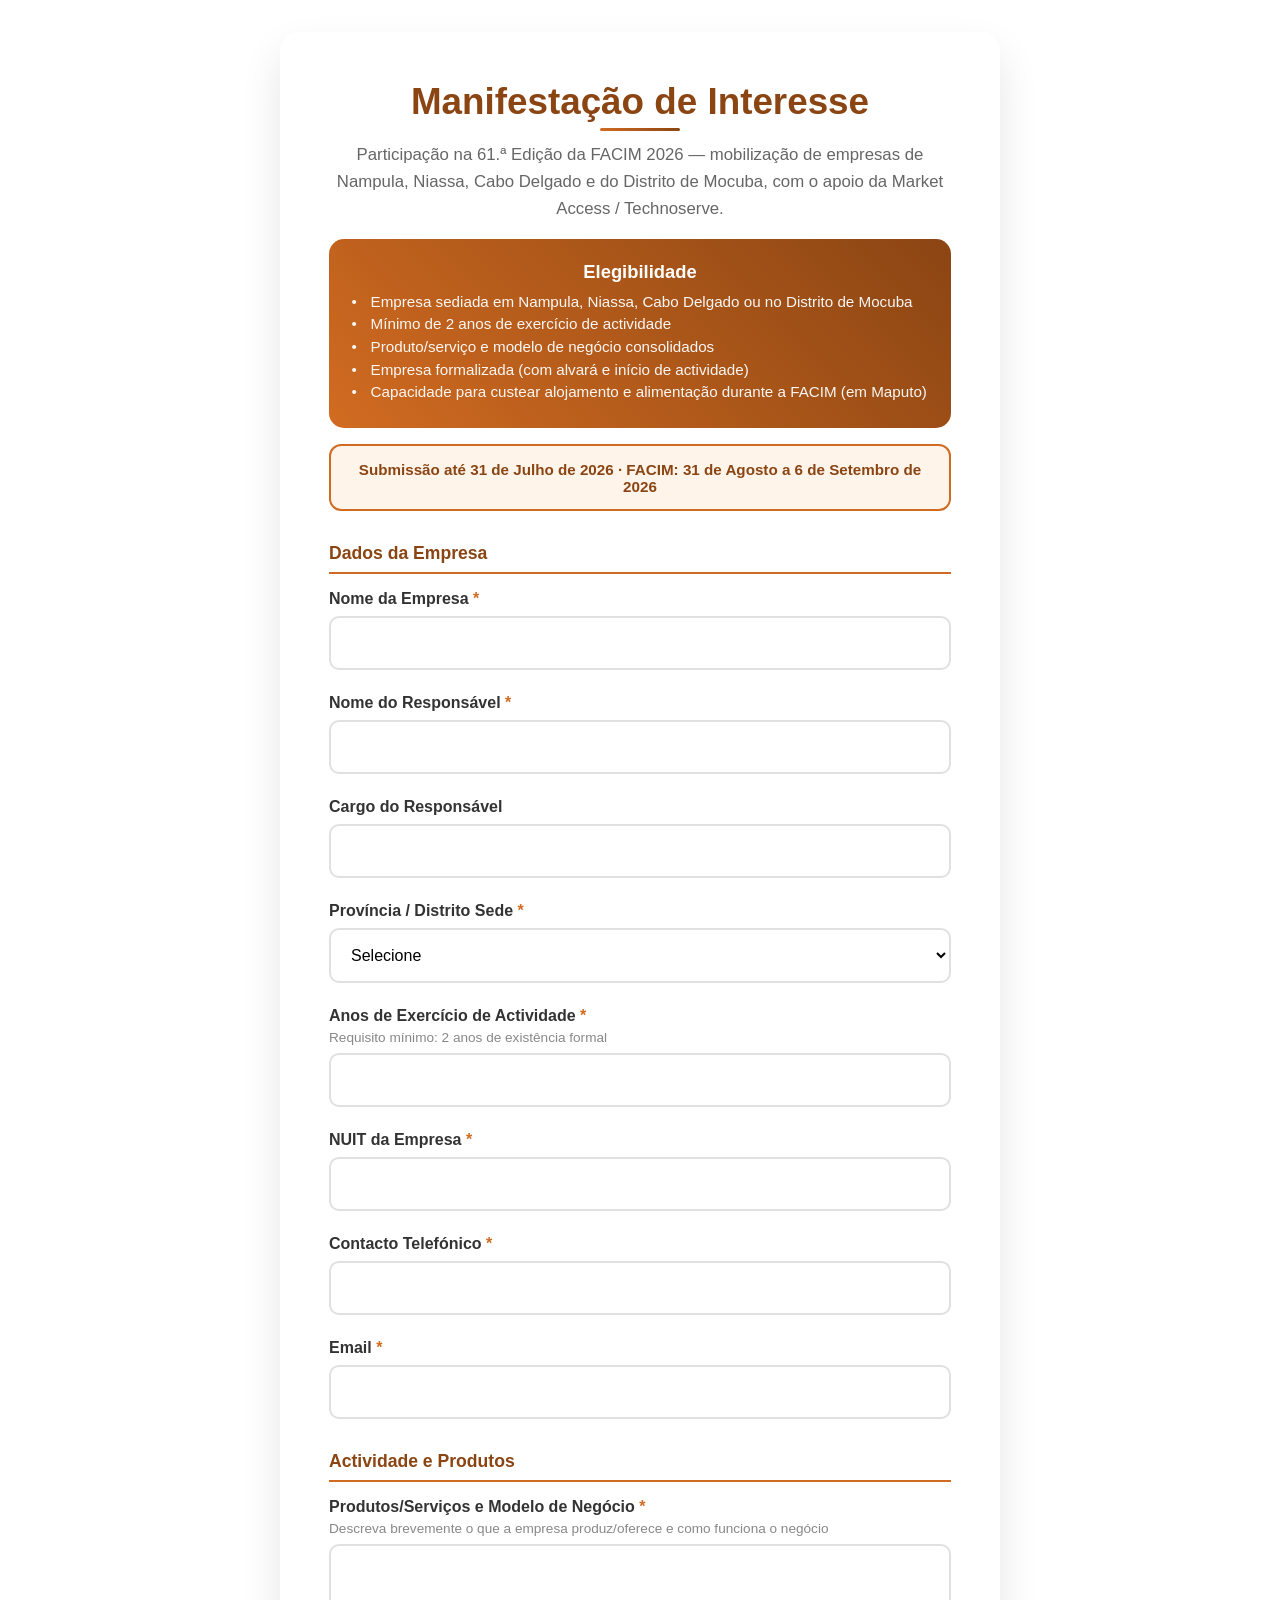
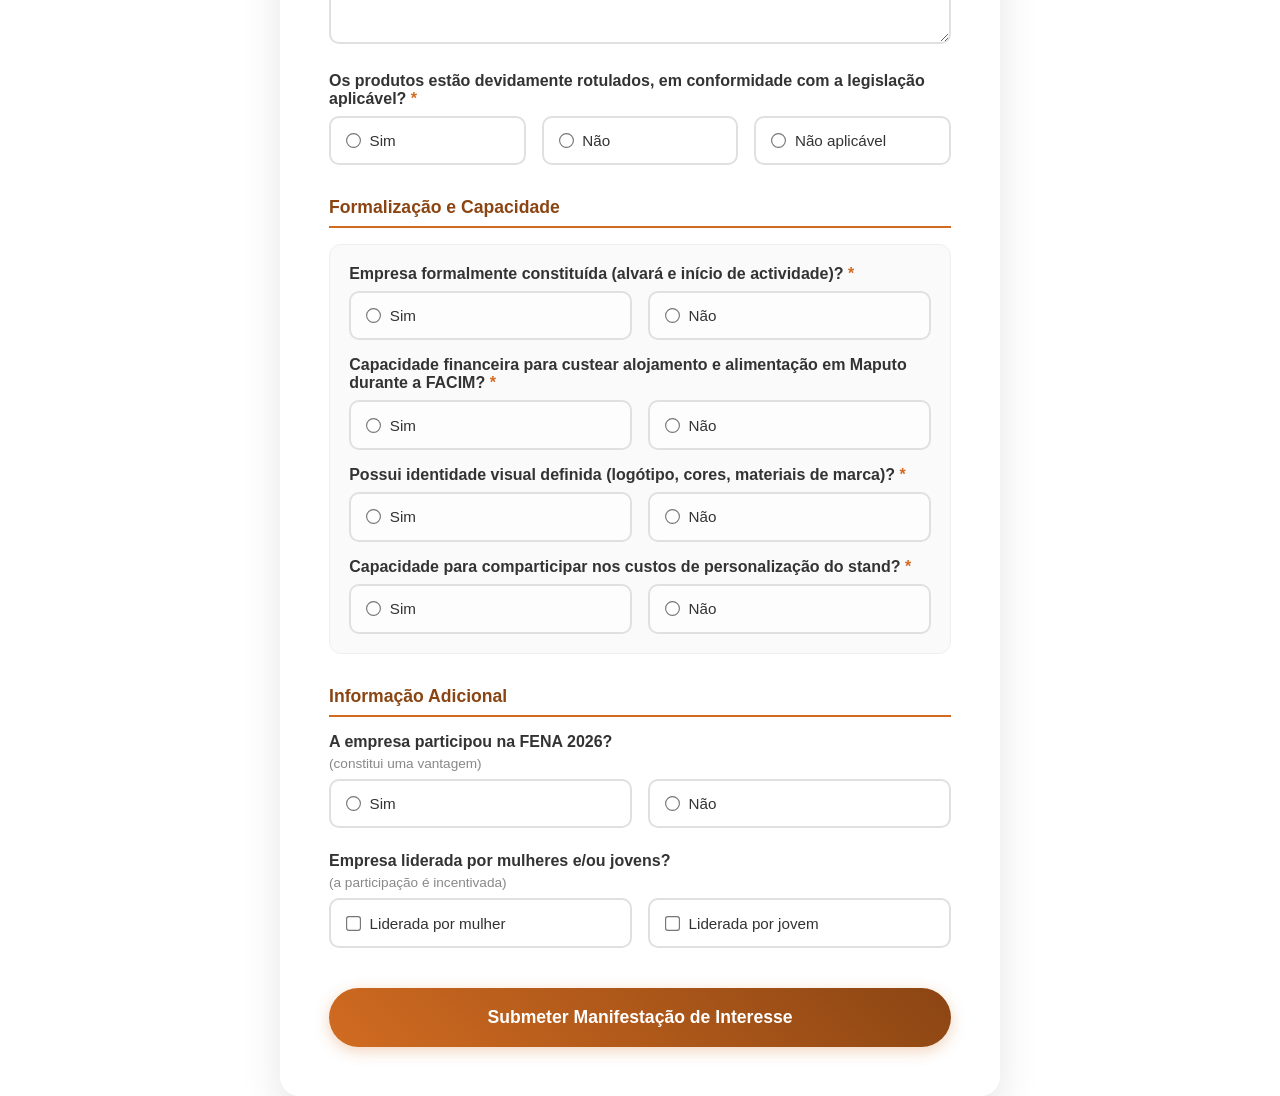
==== commit ec47189e: "Adicao de manifestacao de interesse" ====
--- a/index.html
+++ b/index.html
@@ -1,691 +1,569 @@
 <!DOCTYPE html>
 <html lang="pt">
 <head>
-  <meta charset="UTF-8">
-  <meta name="viewport" content="width=device-width, initial-scale=1.0">
-  <title>OHOLO Hub — Registar</title>
-  <link rel="preconnect" href="https://fonts.googleapis.com">
-  <link rel="preconnect" href="https://fonts.gstatic.com" crossorigin>
-  <link href="https://fonts.googleapis.com/css2?family=Inter:wght@400;500;600;700&display=swap" rel="stylesheet">
-  <link rel="stylesheet" href="style.css">
+    <meta charset="UTF-8">
+    <meta name="viewport" content="width=device-width, initial-scale=1.0">
+    <title>Manifestação de Interesse - 61.ª Edição da FACIM 2026</title>
+    <style>
+        * {
+            margin: 0;
+            padding: 0;
+            box-sizing: border-box;
+        }
+
+        body {
+            font-family: 'Segoe UI', Tahoma, Geneva, Verdana, sans-serif;
+            background: #fff;
+            min-height: 100vh;
+          }
+          
+          .form-container {
+            max-width: 720px;
+            margin: 0 auto;
+            background: rgba(255, 255, 255, 0.95);
+            backdrop-filter: blur(15px);
+            border-radius: 20px;
+            padding: 3rem;
+            box-shadow: 0 20px 40px rgba(0, 0, 0, 0.1);
+            border: 1px solid rgba(255, 255, 255, 0.3);
+            @media (min-width: 48rem){
+              margin-top: 2rem ;
+            }
+          }
+
+        .form-header {
+            text-align: center;
+            margin-bottom: 2rem;
+        }
+
+        .form-title {
+            font-size: clamp(1.6rem, 4vw, 2.3rem);
+            font-weight: 800;
+            color: #8B4513;
+            margin-bottom: 1rem;
+            position: relative;
+        }
+
+        .form-title::after {
+            content: '';
+            position: absolute;
+            width: 80px;
+            height: 3px;
+            background: linear-gradient(45deg, #d16b21, #8B4513);
+            bottom: -8px;
+            left: 50%;
+            transform: translateX(-50%);
+            border-radius: 2px;
+        }
+
+        .form-subtitle {
+            color: #666;
+            font-size: 1.05rem;
+            line-height: 1.6;
+            margin-bottom: 1rem;
+            margin-top: 1.2rem;
+        }
+
+        .event-info {
+            background: linear-gradient(45deg, #d16b21, #8B4513);
+            color: white;
+            padding: 1.4rem;
+            border-radius: 15px;
+            margin-bottom: 1rem;
+            text-align: left;
+        }
+
+        .event-info h3 {
+            font-size: 1.15rem;
+            margin-bottom: 0.6rem;
+            text-align: center;
+        }
+
+        .event-info ul {
+            list-style: none;
+            padding: 0;
+        }
+
+        .event-info li {
+            opacity: 0.95;
+            font-size: 0.95rem;
+            margin-bottom: 0.35rem;
+            padding-left: 1.2rem;
+            position: relative;
+        }
+
+        .event-info li::before {
+            content: '•';
+            position: absolute;
+            left: 0;
+        }
+
+        .deadline-banner {
+            background: #fff4ea;
+            border: 2px solid #d16b21;
+            color: #8B4513;
+            border-radius: 12px;
+            padding: 0.9rem 1.2rem;
+            text-align: center;
+            font-weight: 700;
+            margin-bottom: 2rem;
+            font-size: 0.95rem;
+        }
+
+        .section-title {
+            font-size: 1.1rem;
+            font-weight: 700;
+            color: #8B4513;
+            margin-bottom: 1rem;
+            margin-top: 2rem;
+            padding-bottom: 0.5rem;
+            border-bottom: 2px solid #d16b21;
+        }
+
+        .form-group {
+            margin-bottom: 1.5rem;
+        }
+
+        .form-group label {
+            display: block;
+            margin-bottom: 0.5rem;
+            font-weight: 600;
+            color: #333;
+            font-size: 1rem;
+        }
+
+        .field-hint {
+            display: block;
+            font-weight: 400;
+            color: #888;
+            font-size: 0.85rem;
+            margin-top: 0.3rem;
+        }
+
+        .required {
+            color: #d16b21;
+            font-weight: 700;
+        }
+
+        .form-group input,
+        .form-group select,
+        .form-group textarea {
+            width: 100%;
+            padding: 1rem;
+            border: 2px solid #e0e0e0;
+            border-radius: 10px;
+            font-size: 1rem;
+            transition: all 0.3s ease;
+            background: white;
+            font-family: inherit;
+        }
+
+        .form-group textarea {
+            resize: vertical;
+            min-height: 100px;
+        }
+
+        .form-group input:focus,
+        .form-group select:focus,
+        .form-group textarea:focus {
+            outline: none;
+            border-color: #d16b21;
+            box-shadow: 0 0 0 3px rgba(209, 107, 33, 0.1);
+        }
+
+        .radio-row, .checkbox-row {
+            display: flex;
+            gap: 1rem;
+            flex-wrap: wrap;
+        }
+
+        .radio-item, .checkbox-item {
+            flex: 1;
+            min-width: 140px;
+            display: flex;
+            align-items: center;
+            padding: 0.9rem 1rem;
+            background: rgba(255, 255, 255, 0.7);
+            border: 2px solid #e0e0e0;
+            border-radius: 10px;
+            cursor: pointer;
+            transition: all 0.3s ease;
+        }
+
+        .radio-item:hover, .checkbox-item:hover {
+            background: rgba(209, 107, 33, 0.08);
+            border-color: #d16b21;
+        }
+
+        .radio-item input, .checkbox-item input {
+            width: auto;
+            margin-right: 0.6rem;
+            accent-color: #d16b21;
+            transform: scale(1.15);
+        }
+
+        .radio-item label, .checkbox-item label {
+            margin: 0;
+            cursor: pointer;
+            font-weight: 500;
+            font-size: 0.95rem;
+        }
+
+        .confirm-block {
+            background: #fafafa;
+            border: 1px solid #eee;
+            border-radius: 12px;
+            padding: 1.2rem;
+            margin-bottom: 1.2rem;
+        }
+
+        .submit-btn {
+            width: 100%;
+            background: linear-gradient(45deg, #d16b21, #8B4513);
+            color: white;
+            padding: 1.2rem 2rem;
+            border: none;
+            border-radius: 50px;
+            font-size: 1.1rem;
+            font-weight: 600;
+            cursor: pointer;
+            transition: all 0.3s ease;
+            box-shadow: 0 4px 15px rgba(209, 107, 33, 0.3);
+            margin-top: 1rem;
+        }
+
+        .submit-btn:hover {
+            transform: translateY(-3px);
+            box-shadow: 0 8px 25px rgba(209, 107, 33, 0.4);
+        }
+
+        .submit-btn:active {
+            transform: translateY(-1px);
+        }
+
+        .success-message, .error-message {
+            display: none;
+            padding: 1.5rem;
+            border-radius: 15px;
+            text-align: center;
+            margin-top: 2rem;
+        }
+
+        .success-message {
+            background: linear-gradient(45deg, #4CAF50, #45a049);
+            color: white;
+        }
+
+        .error-message {
+            background: linear-gradient(45deg, #f44336, #da190b);
+            color: white;
+        }
+
+        .loading {
+            display: none;
+            align-items: center;
+            justify-content: center;
+            color: white;
+        }
+
+        .loading svg {
+            animation: spin 1s linear infinite;
+            margin-right: 0.5rem;
+        }
+
+        @keyframes spin {
+            from { transform: rotate(0deg); }
+            to { transform: rotate(360deg); }
+        }
+
+        @media (max-width: 768px) {
+            .form-container {
+                padding: 1rem;
+                margin: 1rem;
+            }
+
+            .form-title {
+                font-size: 1.6rem;
+            }
+
+            .radio-row, .checkbox-row {
+                flex-direction: column;
+            }
+        }
+    </style>
 </head>
 <body>
-
-<!-- ── Navbar ──────────────────────────────────────────────── -->
-<nav class="navbar">
-  <div class="navbar-brand">OHOLO Hub <span>/ Registar</span></div>
-  <span class="navbar-badge">Marketaccess</span>
-</nav>
-
-<!-- ── Página ──────────────────────────────────────────────── -->
-<div class="page-wrap">
-
-  <div class="page-header">
-    <h1>Novo Registo</h1>
-    <p>Preenche todos os campos.</p>
-  </div>
-
-  <!-- ── Toggle Empresa / Individual ──────────────────────── -->
-  <div class="section" style="margin-bottom: 1.25rem;">
-    <div class="section-title">Tipo de Registo</div>
-    <div style="display:flex; gap:8px;">
-      <button type="button" id="toggle-empresa" onclick="setVertente('empresa')"
-        style="flex:1; padding:10px; border-radius:var(--radius-sm); border:none; cursor:pointer;
-               background:var(--green-dark); color:#fff; font-weight:600; font-size:.875rem;
-               display:flex; align-items:center; justify-content:center; gap:8px; transition:background .15s, color .15s, border .15s; font-family:inherit;">
-        <span class="icon" style="width:16px;height:16px">
-          <svg viewBox="0 0 24 24"><rect x="3" y="3" width="18" height="18" rx="2"/><path d="M3 9h18M9 21V9"/></svg>
-        </span>
-        Empresa
-      </button>
-      <button type="button" id="toggle-individual" onclick="setVertente('individual')"
-        style="flex:1; padding:10px; border-radius:var(--radius-sm); border:1px solid var(--border); cursor:pointer;
-               background:var(--bg-card); color:var(--text-primary); font-weight:500; font-size:.875rem;
-               display:flex; align-items:center; justify-content:center; gap:8px; transition:background .15s, color .15s, border .15s; font-family:inherit;">
-        <span class="icon" style="width:16px;height:16px">
-          <svg viewBox="0 0 24 24"><circle cx="12" cy="8" r="4"/><path d="M4 20c0-4 3.6-7 8-7s8 3 8 7"/></svg>
-        </span>
-        Individual
-      </button>
+    <div class="form-container">
+        <div class="form-header">
+            <h1 class="form-title">Manifestação de Interesse</h1>
+            <p class="form-subtitle">Participação na 61.ª Edição da FACIM 2026 — mobilização de empresas de Nampula, Niassa, Cabo Delgado e do Distrito de Mocuba, com o apoio da Market Access / Technoserve.</p>
+
+            <div class="event-info">
+                <h3>Elegibilidade</h3>
+                <ul>
+                    <li>Empresa sediada em Nampula, Niassa, Cabo Delgado ou no Distrito de Mocuba</li>
+                    <li>Mínimo de 2 anos de exercício de actividade</li>
+                    <li>Produto/serviço e modelo de negócio consolidados</li>
+                    <li>Empresa formalizada (com alvará e início de actividade)</li>
+                    <li>Capacidade para custear alojamento e alimentação durante a FACIM (em Maputo)</li>
+                </ul>
+            </div>
+
+            <div class="deadline-banner">
+                Submissão até 31 de Julho de 2026 · FACIM: 31 de Agosto a 6 de Setembro de 2026
+            </div>
+        </div>
+
+        <form id="facimForm" action="https://formspree.io/f/YOUR_FORM_ID_FACIM" method="POST">
+
+            <h2 class="section-title">Dados da Empresa</h2>
+
+            <div class="form-group">
+                <label for="nomeEmpresa">Nome da Empresa <span class="required">*</span></label>
+                <input type="text" id="nomeEmpresa" name="nome_empresa" required>
+            </div>
+
+            <div class="form-group">
+                <label for="responsavel">Nome do Responsável <span class="required">*</span></label>
+                <input type="text" id="responsavel" name="nome_responsavel" required>
+            </div>
+
+            <div class="form-group">
+                <label for="cargo">Cargo do Responsável</label>
+                <input type="text" id="cargo" name="cargo">
+            </div>
+
+            <div class="form-group">
+                <label for="provincia">Província / Distrito Sede <span class="required">*</span></label>
+                <select id="provincia" name="provincia" required>
+                    <option value="">Selecione</option>
+                    <option value="Nampula">Nampula</option>
+                    <option value="Niassa">Niassa</option>
+                    <option value="Cabo Delgado">Cabo Delgado</option>
+                    <option value="Distrito de Mocuba">Distrito de Mocuba</option>
+                </select>
+            </div>
+
+            <div class="form-group">
+                <label for="anosActividade">Anos de Exercício de Actividade <span class="required">*</span>
+                    <span class="field-hint">Requisito mínimo: 2 anos de existência formal</span>
+                </label>
+                <input type="number" id="anosActividade" name="anos_actividade" min="0" required>
+            </div>
+
+            <div class="form-group">
+                <label for="nuit">NUIT da Empresa <span class="required">*</span></label>
+                <input type="text" id="nuit" name="nuit" required>
+            </div>
+
+            <div class="form-group">
+                <label for="telefone">Contacto Telefónico <span class="required">*</span></label>
+                <input type="tel" id="telefone" name="telefone" required>
+            </div>
+
+            <div class="form-group">
+                <label for="email">Email <span class="required">*</span></label>
+                <input type="email" id="email" name="email" required>
+            </div>
+
+            <h2 class="section-title">Actividade e Produtos</h2>
+
+            <div class="form-group">
+                <label for="produtosServicos">Produtos/Serviços e Modelo de Negócio <span class="required">*</span>
+                    <span class="field-hint">Descreva brevemente o que a empresa produz/oferece e como funciona o negócio</span>
+                </label>
+                <textarea id="produtosServicos" name="produtos_servicos" required></textarea>
+            </div>
+
+            <div class="form-group">
+                <label>Os produtos estão devidamente rotulados, em conformidade com a legislação aplicável? <span class="required">*</span></label>
+                <div class="radio-row">
+                    <div class="radio-item">
+                        <input type="radio" id="rotulagemSim" name="rotulagem_conforme" value="Sim" required>
+                        <label for="rotulagemSim">Sim</label>
+                    </div>
+                    <div class="radio-item">
+                        <input type="radio" id="rotulagemNao" name="rotulagem_conforme" value="Não">
+                        <label for="rotulagemNao">Não</label>
+                    </div>
+                    <div class="radio-item">
+                        <input type="radio" id="rotulagemNA" name="rotulagem_conforme" value="Não aplicável">
+                        <label for="rotulagemNA">Não aplicável</label>
+                    </div>
+                </div>
+            </div>
+
+            <h2 class="section-title">Formalização e Capacidade</h2>
+
+            <div class="confirm-block">
+                <div class="form-group" style="margin-bottom: 1rem;">
+                    <label>Empresa formalmente constituída (alvará e início de actividade)? <span class="required">*</span></label>
+                    <div class="radio-row">
+                        <div class="radio-item">
+                            <input type="radio" id="formalSim" name="empresa_formalizada" value="Sim" required>
+                            <label for="formalSim">Sim</label>
+                        </div>
+                        <div class="radio-item">
+                            <input type="radio" id="formalNao" name="empresa_formalizada" value="Não">
+                            <label for="formalNao">Não</label>
+                        </div>
+                    </div>
+                </div>
+
+                <div class="form-group" style="margin-bottom: 1rem;">
+                    <label>Capacidade financeira para custear alojamento e alimentação em Maputo durante a FACIM? <span class="required">*</span></label>
+                    <div class="radio-row">
+                        <div class="radio-item">
+                            <input type="radio" id="capFinSim" name="capacidade_financeira" value="Sim" required>
+                            <label for="capFinSim">Sim</label>
+                        </div>
+                        <div class="radio-item">
+                            <input type="radio" id="capFinNao" name="capacidade_financeira" value="Não">
+                            <label for="capFinNao">Não</label>
+                        </div>
+                    </div>
+                </div>
+
+                <div class="form-group" style="margin-bottom: 1rem;">
+                    <label>Possui identidade visual definida (logótipo, cores, materiais de marca)? <span class="required">*</span></label>
+                    <div class="radio-row">
+                        <div class="radio-item">
+                            <input type="radio" id="identSim" name="identidade_visual" value="Sim" required>
+                            <label for="identSim">Sim</label>
+                        </div>
+                        <div class="radio-item">
+                            <input type="radio" id="identNao" name="identidade_visual" value="Não">
+                            <label for="identNao">Não</label>
+                        </div>
+                    </div>
+                </div>
+
+                <div class="form-group" style="margin-bottom: 0;">
+                    <label>Capacidade para comparticipar nos custos de personalização do stand? <span class="required">*</span></label>
+                    <div class="radio-row">
+                        <div class="radio-item">
+                            <input type="radio" id="standSim" name="comparticipacao_stand" value="Sim" required>
+                            <label for="standSim">Sim</label>
+                        </div>
+                        <div class="radio-item">
+                            <input type="radio" id="standNao" name="comparticipacao_stand" value="Não">
+                            <label for="standNao">Não</label>
+                        </div>
+                    </div>
+                </div>
+            </div>
+
+            <h2 class="section-title">Informação Adicional</h2>
+
+            <div class="form-group">
+                <label>A empresa participou na FENA 2026? <span class="field-hint">(constitui uma vantagem)</span></label>
+                <div class="radio-row">
+                    <div class="radio-item">
+                        <input type="radio" id="fenaSim" name="participou_fena" value="Sim">
+                        <label for="fenaSim">Sim</label>
+                    </div>
+                    <div class="radio-item">
+                        <input type="radio" id="fenaNao" name="participou_fena" value="Não">
+                        <label for="fenaNao">Não</label>
+                    </div>
+                </div>
+            </div>
+
+            <div class="form-group">
+                <label>Empresa liderada por mulheres e/ou jovens? <span class="field-hint">(a participação é incentivada)</span></label>
+                <div class="checkbox-row">
+                    <div class="checkbox-item">
+                        <input type="checkbox" id="liderMulher" name="lideranca" value="Mulher">
+                        <label for="liderMulher">Liderada por mulher</label>
+                    </div>
+                    <div class="checkbox-item">
+                        <input type="checkbox" id="liderJovem" name="lideranca" value="Jovem">
+                        <label for="liderJovem">Liderada por jovem</label>
+                    </div>
+                </div>
+            </div>
+
+            <!-- Campos ocultos para identificar o tipo de formulário -->
+            <input type="hidden" name="tipo_formulario" value="Manifestação de Interesse FACIM 2026">
+            <input type="hidden" name="edicao" value="61.ª Edição">
+            <input type="hidden" name="prazo_submissao" value="31/07/2026">
+            <input type="hidden" name="periodo_facim" value="31/08/2026 a 06/09/2026">
+
+            <button type="submit" class="submit-btn">
+                <span class="btn-text">Submeter Manifestação de Interesse</span>
+                <div class="loading">
+                    <svg width="20" height="20" viewBox="0 0 24 24" fill="currentColor">
+                        <path d="M12,1A11,11,0,1,0,23,12,11,11,0,0,0,12,1Zm0,19a8,8,0,1,1,8-8A8,8,0,0,1,12,20Z" opacity="0.25"/>
+                        <path d="M12,4a8,8,0,0,1,7.89,6.7A1.53,1.53,0,0,0,21.38,12h0a1.5,1.5,0,0,0,1.48-1.75,11,11,0,0,0-21.72,0A1.5,1.5,0,0,0,2.62,12h0a1.53,1.53,0,0,0,1.49-1.3A8,8,0,0,1,12,4Z"/>
+                    </svg>
+                    Enviando...
+                </div>
+            </button>
+
+            <div class="success-message" id="successMessage">
+                <h3>✅ Manifestação de Interesse Recebida!</h3>
+                <p>Obrigado. A sua candidatura para a FACIM 2026 foi registada. Entraremos em contacto por email ou telefone.</p>
+            </div>
+
+            <div class="error-message" id="errorMessage">
+                <h3>❌ Erro no Envio</h3>
+                <p>Ocorreu um erro ao processar a submissão. Por favor, tente novamente.</p>
+            </div>
+        </form>
     </div>
-  </div>
-
-  <!-- Steps — actualizados dinamicamente -->
-  <div class="steps" id="steps-bar">
-    <!-- preenchido por renderSteps() -->
-  </div>
-
-  <!-- Mensagem de estado -->
-  <div id="status-msg"></div>
-
-  <form id="company-form" novalidate>
-
-    <!-- ══════════════════════════════════════════════════════
-         SECÇÃO 1 — IDENTIDADE (EMPRESA)
-    ══════════════════════════════════════════════════════ -->
-    <div class="section" id="sec-identidade-empresa">
-      <div class="section-title">Identidade da Empresa</div>
-
-      <div class="field">
-        <label>Nome da empresa <span class="req">*</span></label>
-        <input type="text" id="nome" placeholder="Ex: Logistica Global S.A." required>
-      </div>
-
-      <div class="row-2">
-        <div class="field">
-          <label>Logótipo</label>
-          <div class="upload-box">
-            <input type="file" id="logo-input" accept="image/*" onchange="previewImage(this,'logo-preview')">
-            <div class="upload-icon">🖼</div>
-            <div class="upload-label"><strong>Clica</strong> para seleccionar</div>
-            <div class="hint">PNG, SVG — fundo transparente</div>
-            <img id="logo-preview" class="upload-preview">
-          </div>
-        </div>
-        <div class="field">
-          <label>Imagem de capa</label>
-          <div class="upload-box">
-            <input type="file" id="cover-input" accept="image/*" onchange="previewImage(this,'cover-preview')">
-            <div class="upload-icon">🏔</div>
-            <div class="upload-label"><strong>Clica</strong> para seleccionar</div>
-            <div class="hint">1200×400px recomendado</div>
-            <img id="cover-preview" class="upload-preview">
-          </div>
-        </div>
-      </div>
-
-      <div class="field">
-        <label>Badges</label>
-        <div class="badge-group">
-          <label class="badge-opt">
-            <input type="checkbox" name="badges" value="Verified Enterprise"> ✓ Verified Enterprise
-          </label>
-          <label class="badge-opt">
-            <input type="checkbox" name="badges" value="Top Rated 2024"> ★ Top Rated 2024
-          </label>
-          <label class="badge-opt">
-            <input type="checkbox" name="badges" value="Top Rated 2025"> ★ Top Rated 2025
-          </label>
-        </div>
-      </div>
-
-      <div class="field">
-        <label>Descrição da empresa <span class="req">*</span></label>
-        <textarea id="descricao" placeholder="Descreva a empresa, missão, diferenciais e mercados que serve..." required></textarea>
-      </div>
-    </div>
-
-    <!-- ══════════════════════════════════════════════════════
-         SECÇÃO 1 — IDENTIDADE (INDIVIDUAL)
-    ══════════════════════════════════════════════════════ -->
-    <div class="section" id="sec-identidade-individual" style="display:none">
-      <div class="section-title">Identidade Pessoal</div>
-
-      <div class="row-2">
-        <div class="field">
-          <label>Nome completo <span class="req">*</span></label>
-          <input type="text" id="ind-nome" placeholder="Ex: João Manuel Maputo">
-        </div>
-        <div class="field">
-          <label>Profissão / Área</label>
-          <input type="text" id="ind-profissao" placeholder="Ex: Consultor, Engenheiro, Agricultor">
-        </div>
-      </div>
-
-      <div class="field">
-        <label>Foto de perfil</label>
-        <div class="upload-box">
-          <input type="file" id="ind-foto-input" accept="image/*" onchange="previewImage(this,'ind-foto-preview')">
-          <div class="upload-icon">👤</div>
-          <div class="upload-label"><strong>Clica</strong> para seleccionar</div>
-          <div class="hint">JPG, PNG — foto profissional recomendada</div>
-          <img id="ind-foto-preview" class="upload-preview">
-        </div>
-      </div>
-
-      <div class="field">
-        <label>Principais áreas de actuação</label>
-        <input type="text" id="ind-areas" placeholder="Ex: Logística, Exportação, Agronegócio">
-      </div>
-
-      <div class="field">
-        <label>Apresentação <span class="req">*</span></label>
-        <textarea id="ind-descricao" placeholder="Apresente-se brevemente — experiência, objectivos e mercados de interesse..."></textarea>
-      </div>
-    </div>
-
-    <!-- ══════════════════════════════════════════════════════
-         SECÇÃO 2 — DETALHES (só empresa)
-    ══════════════════════════════════════════════════════ -->
-    <div class="section" id="sec-detalhes">
-      <div class="section-title">Detalhes da Empresa</div>
-
-      <div class="row-3">
-        <div class="field">
-          <label>NUIT / TIN</label>
-          <input type="text" id="nuit" placeholder="400588219">
-        </div>
-        <div class="field">
-          <label>Ano de fundação</label>
-          <input type="number" id="fundacao" placeholder="2012" min="1900" max="2026">
-        </div>
-        <div class="field">
-          <label>Porte da empresa</label>
-          <select id="porte">
-            <option value="">Selecionar</option>
-            <option>Micro empresa</option>
-            <option>Pequena empresa</option>
-            <option>Média empresa</option>
-            <option>Grande empresa</option>
-          </select>
-        </div>
-      </div>
-
-      <div class="row-2">
-        <div class="field">
-          <label>Indústria / Categoria <span class="req">*</span></label>
-          <select id="industria">
-            <option value="">Selecionar</option>
-            <option>Agricultura, pecuária e natureza</option>
-            <option>Logística &amp; Supply Chain</option>
-            <option>Energia &amp; Mineração</option>
-            <option>Finanças &amp; Fintech</option>
-            <option>Construção</option>
-            <option>Insumos e mecanização</option>
-            <option>Comércio e alimentação</option>
-            <option>Cosmética e bem-estar</option>
-            <option>Moda, beleza e serviços pessoais</option>
-            <option>Comunicação e tecnologia</option>
-            <option>Turismo</option>
-            <option>Restauração</option>
-            <option>BDS e ensino</option>
-            <option>ICT</option>
-          </select>
-        </div>
-        <div class="field">
-          <label>A empresa está legalizada? <span class="req">*</span></label>
-          <select id="legalizada">
-            <option value="">Selecionar</option>
-            <option value="Sim">Sim</option>
-            <option value="Não">Não</option>
-          </select>
-        </div>
-      </div>
-
-      <div class="row-2">
-        <div class="field">
-          <label>Província <span class="req">*</span></label>
-          <select id="provincia">
-            <option value="">Selecionar</option>
-            <option>Maputo Cidade</option>
-            <option>Maputo</option>
-            <option>Gaza</option>
-            <option>Inhambane</option>
-            <option>Sofala</option>
-            <option>Manica</option>
-            <option>Tete</option>
-            <option>Zambézia</option>
-            <option>Nampula</option>
-            <option>Cabo Delgado</option>
-            <option>Niassa</option>
-          </select>
-        </div>
-        <div class="field">
-          <label>Cidade</label>
-          <input type="text" id="cidade" placeholder="Ex: Nampula">
-        </div>
-      </div>
-
-      <div class="field">
-        <label>Endereço</label>
-        <input type="text" id="endereco" placeholder="Ex: Av. Eduardo Mondlane, nº 123, Bairro Central">
-      </div>
-    </div>
-
-    <!-- ══════════════════════════════════════════════════════
-         SECÇÃO 2 (individual) — LOCALIZAÇÃO
-    ══════════════════════════════════════════════════════ -->
-    <div class="section" id="sec-localizacao-individual" style="display:none">
-      <div class="section-title">Localização</div>
-      <div class="row-2">
-        <div class="field">
-          <label>Província <span class="req">*</span></label>
-          <select id="ind-provincia">
-            <option value="">Selecionar</option>
-            <option>Maputo Cidade</option>
-            <option>Maputo</option>
-            <option>Gaza</option>
-            <option>Inhambane</option>
-            <option>Sofala</option>
-            <option>Manica</option>
-            <option>Tete</option>
-            <option>Zambézia</option>
-            <option>Nampula</option>
-            <option>Cabo Delgado</option>
-            <option>Niassa</option>
-          </select>
-        </div>
-        <div class="field">
-          <label>Cidade</label>
-          <input type="text" id="ind-cidade" placeholder="Ex: Nampula">
-        </div>
-      </div>
-    </div>
-
-    <!-- ══════════════════════════════════════════════════════
-         SECÇÃO 3 — CONTACTOS (partilhada)
-    ══════════════════════════════════════════════════════ -->
-    <div class="section" id="sec-contactos">
-      <div class="section-title">Contactos</div>
-
-      <div class="row-2">
-        <div class="field">
-          <label>Email</label>
-          <input type="email" id="email" placeholder="contact@empresa.mz">
-        </div>
-        <div class="field">
-          <label>Telefone</label>
-          <input type="tel" id="telefone" placeholder="+258 21 000 0000">
-        </div>
-      </div>
-
-      <div class="field">
-        <label>Website</label>
-        <input type="url" id="website" placeholder="https://www.empresa.mz">
-      </div>
-
-      <div class="row-2">
-        <div class="field">
-          <label>LinkedIn</label>
-          <input type="url" id="linkedin" placeholder="https://linkedin.com/company/...">
-        </div>
-        <div class="field">
-          <label>Twitter / X</label>
-          <input type="url" id="twitter" placeholder="https://twitter.com/...">
-        </div>
-      </div>
-    </div>
-
-    <!-- ══════════════════════════════════════════════════════
-         SECÇÃO 4 — SERVIÇOS (só empresa)
-    ══════════════════════════════════════════════════════ -->
-    <div class="section" id="sec-servicos">
-      <div class="section-title">Serviços Oferecidos</div>
-
-      <div id="services-container"></div>
-
-      <button type="button" class="btn-add" onclick="addService()">
-        + Adicionar Serviço
-      </button>
-    </div>
-
-    <!-- ══════════════════════════════════════════════════════
-         SECÇÃO 4 (individual) — COMPETÊNCIAS
-    ══════════════════════════════════════════════════════ -->
-    <div class="section" id="sec-competencias" style="display:none">
-      <div class="section-title">Competências &amp; Serviços</div>
-
-      <div class="field">
-        <label>O que oferece / procura</label>
-        <div class="badge-group" id="competencias-group">
-          <label class="badge-opt"><input type="checkbox" name="competencias" value="Consultoria"> Consultoria</label>
-          <label class="badge-opt"><input type="checkbox" name="competencias" value="Exportação"> Exportação</label>
-          <label class="badge-opt"><input type="checkbox" name="competencias" value="Distribuição"> Distribuição</label>
-          <label class="badge-opt"><input type="checkbox" name="competencias" value="Produção"> Produção</label>
-          <label class="badge-opt"><input type="checkbox" name="competencias" value="Parceria"> Parceria</label>
-          <label class="badge-opt"><input type="checkbox" name="competencias" value="Investimento"> Investimento</label>
-        </div>
-      </div>
-
-      <div class="field" style="margin-top:.75rem">
-        <label>Descrição detalhada dos serviços / competências</label>
-        <textarea id="ind-servicos-desc" placeholder="Descreva o que oferece ou procura no mercado..."></textarea>
-      </div>
-    </div>
-
-    <!-- ══════════════════════════════════════════════════════
-         SECÇÃO 5 — ESTATÍSTICAS (só empresa)
-    ══════════════════════════════════════════════════════ -->
-    <div class="section" id="sec-stats">
-      <div class="section-title">Estatísticas da Empresa</div>
-
-      <div class="stats-grid">
-        <div class="stat-card">
-          <div class="stat-card-label">Anos de experiência</div>
-          <input type="number" id="stat-exp" placeholder="Ex: 12" min="0">
-        </div>
-        <div class="stat-card">
-          <div class="stat-card-label">Capacidade / Volume de produção</div>
-          <input type="text" id="stat-producao" placeholder="Ex: 45000 unidades/mês">
-        </div>
-        <div class="stat-card">
-          <div class="stat-card-label">Volume de vendas</div>
-          <input type="text" id="stat-vendas" placeholder="Ex: 2.5M MT/ano">
-        </div>
-        <div class="stat-card">
-          <div class="stat-card-label">Outro KPI relevante</div>
-          <input type="text" id="stat-extra" placeholder="Ex: 150 clientes activos">
-        </div>
-      </div>
-
-      <div style="margin-top: 1rem;">
-        <label>Labels dos cards <span class="hint" style="display:inline">(personalizáveis)</span></label>
-        <div class="row-2" style="margin-top: 6px;">
-          <input type="text" id="label-1" placeholder="Years Experience" value="Years Experience">
-          <input type="text" id="label-2" placeholder="Production Volume" value="Production Volume">
-        </div>
-        <div class="row-2" style="margin-top: 8px;">
-          <input type="text" id="label-3" placeholder="Sales Volume" value="Sales Volume">
-          <input type="text" id="label-4" placeholder="Active Clients" value="Active Clients">
-        </div>
-      </div>
-    </div>
-
-    <!-- ── Acções ────────────────────────────────────────── -->
-    <div class="form-actions">
-      <button type="button" class="btn-secondary" onclick="resetForm()">Limpar formulário</button>
-      <button type="submit" class="btn-primary" id="btn-submit">
-        Submeter →
-      </button>
-    </div>
-
-  </form>
-
-  <div class="form-footer">
-    &copy; Iassine Iahaia · OHOLO Hub · Marketaccess
-  </div>
-
-</div><!-- /page-wrap -->
-
-<script src="config.js"></script>
-<script src="drive.js"></script>
-
-<script>
-
-// ── Estado global ─────────────────────────────────────────
-let serviceCount = 0;
-let vertente     = 'empresa'; // 'empresa' | 'individual'
-
-// ── Steps por vertente ────────────────────────────────────
-const STEPS_EMPRESA    = ['1 · Identidade', '2 · Detalhes', '3 · Contactos', '4 · Serviços', '5 · Estatísticas'];
-const STEPS_INDIVIDUAL = ['1 · Identidade', '2 · Localização', '3 · Contactos', '4 · Competências'];
-
-function renderSteps(list) {
-  const bar = document.getElementById('steps-bar');
-  bar.innerHTML = list.map((label, i) =>
-    `<div class="step" id="step-${i+1}">${label}</div>`
-  ).join('');
-}
-
-// ── Toggle empresa / individual ───────────────────────────
-function setVertente(v) {
-  vertente = v;
-  const isEmpresa = v === 'empresa';
-
-  // Visuais do toggle
-  const btnE = document.getElementById('toggle-empresa');
-  const btnI = document.getElementById('toggle-individual');
-  btnE.style.background = isEmpresa ? 'var(--green-dark)' : 'var(--bg-card)';
-  btnE.style.color      = isEmpresa ? '#fff' : 'var(--text-primary)';
-  btnE.style.border     = isEmpresa ? 'none' : '1px solid var(--border)';
-  btnI.style.background = isEmpresa ? 'var(--bg-card)' : 'var(--green-dark)';
-  btnI.style.color      = isEmpresa ? 'var(--text-primary)' : '#fff';
-  btnI.style.border     = isEmpresa ? '1px solid var(--border)' : 'none';
-
-  // Mostrar/ocultar secções
-  const show = id => document.getElementById(id).style.display = 'block';
-  const hide = id => document.getElementById(id).style.display = 'none';
-
-  if (isEmpresa) {
-    show('sec-identidade-empresa');
-    show('sec-detalhes');
-    show('sec-servicos');
-    show('sec-stats');
-    hide('sec-identidade-individual');
-    hide('sec-localizacao-individual');
-    hide('sec-competencias');
-    renderSteps(STEPS_EMPRESA);
-  } else {
-    hide('sec-identidade-empresa');
-    hide('sec-detalhes');
-    hide('sec-servicos');
-    hide('sec-stats');
-    show('sec-identidade-individual');
-    show('sec-localizacao-individual');
-    show('sec-competencias');
-    renderSteps(STEPS_INDIVIDUAL);
-  }
-
-  updateSteps();
-}
-
-// ── Arranque ──────────────────────────────────────────────
-window.addEventListener('load', () => {
-  initGoogleDrive();
-  addService();
-  setVertente('empresa');
-});
-
-// ── Adicionar bloco de serviço ────────────────────────────
-function addService() {
-  serviceCount++;
-  const n   = serviceCount;
-  const div = document.createElement('div');
-  div.className = 'service-block';
-  div.id = 'service-' + n;
-  div.innerHTML = `
-    <div class="service-block-header">
-      <span class="service-num">Serviço ${n}</span>
-      ${n > 1 ? `<button type="button" class="btn-remove-service" onclick="removeService(${n})">Remover</button>` : ''}
-    </div>
-    <div class="field">
-      <label>Nome do serviço</label>
-      <input type="text" id="s${n}-nome" placeholder="Ex: Cross-Border Freight">
-    </div>
-    <div class="field">
-      <label>Descrição</label>
-      <textarea id="s${n}-desc" style="min-height:70px" placeholder="Descrição breve do serviço..."></textarea>
-    </div>
-    <div class="field">
-      <label>Imagem do serviço</label>
-      <div class="upload-box">
-        <input type="file" id="s${n}-img" accept="image/*" onchange="previewImage(this,'s${n}-preview')">
-        <div class="upload-icon">📷</div>
-        <div class="upload-label"><strong>Clica</strong> para seleccionar</div>
-        <img id="s${n}-preview" class="upload-preview">
-      </div>
-    </div>
-  `;
-  document.getElementById('services-container').appendChild(div);
-}
-
-function removeService(n) {
-  const el = document.getElementById('service-' + n);
-  if (el) el.remove();
-}
-
-// ── Preview de imagem ─────────────────────────────────────
-function previewImage(input, previewId) {
-  const preview = document.getElementById(previewId);
-  if (input.files && input.files[0]) {
-    const reader = new FileReader();
-    reader.onload = e => {
-      preview.src = e.target.result;
-      preview.style.display = 'block';
-    };
-    reader.readAsDataURL(input.files[0]);
-  }
-}
-
-// ── Steps scroll ──────────────────────────────────────────
-function updateSteps() {
-  const steps    = document.querySelectorAll('.step');
-  const sections = [...document.querySelectorAll('.section')]
-    .filter(s => s.style.display !== 'none' && s.id !== 'sec-toggle');
-
-  steps.forEach((s, i) => {
-    const section = sections[i + 1]; // +1 para saltar o toggle
-    if (!section) return;
-    const rect = section.getBoundingClientRect();
-    if (rect.top < window.innerHeight / 2) {
-      steps.forEach(x => x.classList.remove('active'));
-      s.classList.add('active');
-    }
-  });
-}
-window.addEventListener('scroll', updateSteps);
-
-// ── Recolher serviços ─────────────────────────────────────
-function collectServices() {
-  const servicos  = [];
-  const container = document.getElementById('services-container');
-  const blocks    = container.querySelectorAll('.service-block');
-  blocks.forEach(block => {
-    const n      = block.id.replace('service-', '');
-    const nomeEl = document.getElementById(`s${n}-nome`);
-    const descEl = document.getElementById(`s${n}-desc`);
-    const imgEl  = document.getElementById(`s${n}-img`);
-    if (!nomeEl) return;
-    servicos.push({
-      nome:      nomeEl.value.trim(),
-      descricao: descEl ? descEl.value.trim() : '',
-      imagem:    imgEl && imgEl.files[0] ? imgEl.files[0] : null,
-    });
-  });
-  return servicos;
-}
-
-// ── Validação ─────────────────────────────────────────────
-function validate() {
-  if (vertente === 'empresa') {
-    const nome = document.getElementById('nome').value.trim();
-    if (!nome) {
-      _showStatus('Por favor preenche o nome da empresa.', 'error');
-      document.getElementById('nome').focus();
-      return false;
-    }
-    const desc = document.getElementById('descricao').value.trim();
-    if (!desc) {
-      _showStatus('Por favor preenche a descrição da empresa.', 'error');
-      document.getElementById('descricao').focus();
-      return false;
-    }
-  } else {
-    const nome = document.getElementById('ind-nome').value.trim();
-    if (!nome) {
-      _showStatus('Por favor preenche o teu nome completo.', 'error');
-      document.getElementById('ind-nome').focus();
-      return false;
-    }
-    const desc = document.getElementById('ind-descricao').value.trim();
-    if (!desc) {
-      _showStatus('Por favor preenche a tua apresentação.', 'error');
-      document.getElementById('ind-descricao').focus();
-      return false;
-    }
-  }
-  return true;
-}
-
-// ── Submeter ──────────────────────────────────────────────
-document.getElementById('company-form').addEventListener('submit', function(e) {
-  e.preventDefault();
-  e.stopPropagation();
-  if (!validate()) return;
-
-  const btn = document.getElementById('btn-submit');
-  btn.disabled    = true;
-  btn.textContent = 'A guardar...';
-
-  let formData;
-
-  if (vertente === 'empresa') {
-    const badges = [...document.querySelectorAll('input[name="badges"]:checked')]
-      .map(b => b.value);
-
-    formData = {
-      vertente:   'empresa',
-      nome:       document.getElementById('nome').value.trim(),
-      descricao:  document.getElementById('descricao').value.trim(),
-      badges,
-      nuit:       document.getElementById('nuit').value.trim(),
-      fundacao:   document.getElementById('fundacao').value,
-      porte:      document.getElementById('porte').value,
-      industria:  document.getElementById('industria').value,
-      legalizada: document.getElementById('legalizada').value,
-      provincia:  document.getElementById('provincia').value,
-      cidade:     document.getElementById('cidade').value.trim(),
-      endereco:   document.getElementById('endereco').value.trim(),
-      email:      document.getElementById('email').value.trim(),
-      telefone:   document.getElementById('telefone').value.trim(),
-      website:    document.getElementById('website').value.trim(),
-      linkedin:   document.getElementById('linkedin').value.trim(),
-      twitter:    document.getElementById('twitter').value.trim(),
-      logo:       document.getElementById('logo-input').files[0]  || null,
-      cover:      document.getElementById('cover-input').files[0] || null,
-      servicos:   collectServices(),
-      stats: {
-        exp:      document.getElementById('stat-exp').value,
-        producao: document.getElementById('stat-producao').value,
-        vendas:   document.getElementById('stat-vendas').value,
-        extra:    document.getElementById('stat-extra').value,
-        labels: [
-          document.getElementById('label-1').value,
-          document.getElementById('label-2').value,
-          document.getElementById('label-3').value,
-          document.getElementById('label-4').value,
-        ],
-      },
-    };
-  } else {
-    const competencias = [...document.querySelectorAll('input[name="competencias"]:checked')]
-      .map(c => c.value);
-
-    formData = {
-      vertente:      'individual',
-      nome:          document.getElementById('ind-nome').value.trim(),
-      profissao:     document.getElementById('ind-profissao').value.trim(),
-      areas:         document.getElementById('ind-areas').value.trim(),
-      descricao:     document.getElementById('ind-descricao').value.trim(),
-      provincia:     document.getElementById('ind-provincia').value,
-      cidade:        document.getElementById('ind-cidade').value.trim(),
-      email:         document.getElementById('email').value.trim(),
-      telefone:      document.getElementById('telefone').value.trim(),
-      website:       document.getElementById('website').value.trim(),
-      linkedin:      document.getElementById('linkedin').value.trim(),
-      twitter:       document.getElementById('twitter').value.trim(),
-      foto:          document.getElementById('ind-foto-input').files[0] || null,
-      competencias,
-      servicosDesc:  document.getElementById('ind-servicos-desc').value.trim(),
-      // campos empresa vazios para compatibilidade com drive.js
-      badges: [], nuit: '', fundacao: '', porte: '', industria: '',
-      legalizada: '', endereco: '', logo: null, cover: null,
-      servicos: [], stats: { exp:'', producao:'', vendas:'', extra:'', labels:['','','',''] },
-    };
-  }
-
-  submitCompanyToDrive(formData).finally(() => {
-    btn.disabled    = false;
-    btn.textContent = 'Submeter →';
-  });
-
-  return false;
-});
-
-// ── Limpar formulário ─────────────────────────────────────
-function resetForm() {
-  if (!confirm('Tens a certeza que queres limpar o formulário?')) return;
-  document.getElementById('company-form').reset();
-  document.querySelectorAll('.upload-preview').forEach(p => {
-    p.src = ''; p.style.display = 'none';
-  });
-  document.getElementById('services-container').innerHTML = '';
-  serviceCount = 0;
-  addService();
-  document.getElementById('status-msg').style.display = 'none';
-  setVertente('empresa');
-}
-
-</script>
+
+    <script>
+        const form = document.getElementById('facimForm');
+        const submitBtn = form.querySelector('.submit-btn');
+        const btnText = submitBtn.querySelector('.btn-text');
+        const loading = submitBtn.querySelector('.loading');
+        const successMessage = document.getElementById('successMessage');
+        const errorMessage = document.getElementById('errorMessage');
+
+        form.addEventListener('submit', async function (e) {
+            e.preventDefault();
+
+            btnText.style.display = 'none';
+            loading.style.display = 'flex';
+            submitBtn.disabled = true;
+
+            try {
+                const formData = new FormData(form);
+                const response = await fetch(form.action, {
+                    method: 'POST',
+                    body: formData,
+                    headers: { 'Accept': 'application/json' }
+                });
+
+                if (response.ok) {
+                    successMessage.style.display = 'block';
+                    errorMessage.style.display = 'none';
+                    form.reset();
+                    successMessage.scrollIntoView({ behavior: 'smooth' });
+                } else {
+                    throw new Error('Erro na resposta do servidor');
+                }
+            } catch (error) {
+                errorMessage.style.display = 'block';
+                successMessage.style.display = 'none';
+                console.error('Erro:', error);
+            } finally {
+                btnText.style.display = 'inline';
+                loading.style.display = 'none';
+                submitBtn.disabled = false;
+            }
+        });
+
+        const requiredFields = document.querySelectorAll('input[required], select[required], textarea[required]');
+        requiredFields.forEach(field => {
+            field.addEventListener('blur', function () {
+                if (!this.value.trim()) {
+                    this.style.borderColor = '#f44336';
+                } else {
+                    this.style.borderColor = '#4CAF50';
+                }
+            });
+        });
+    </script>
 </body>
 </html>
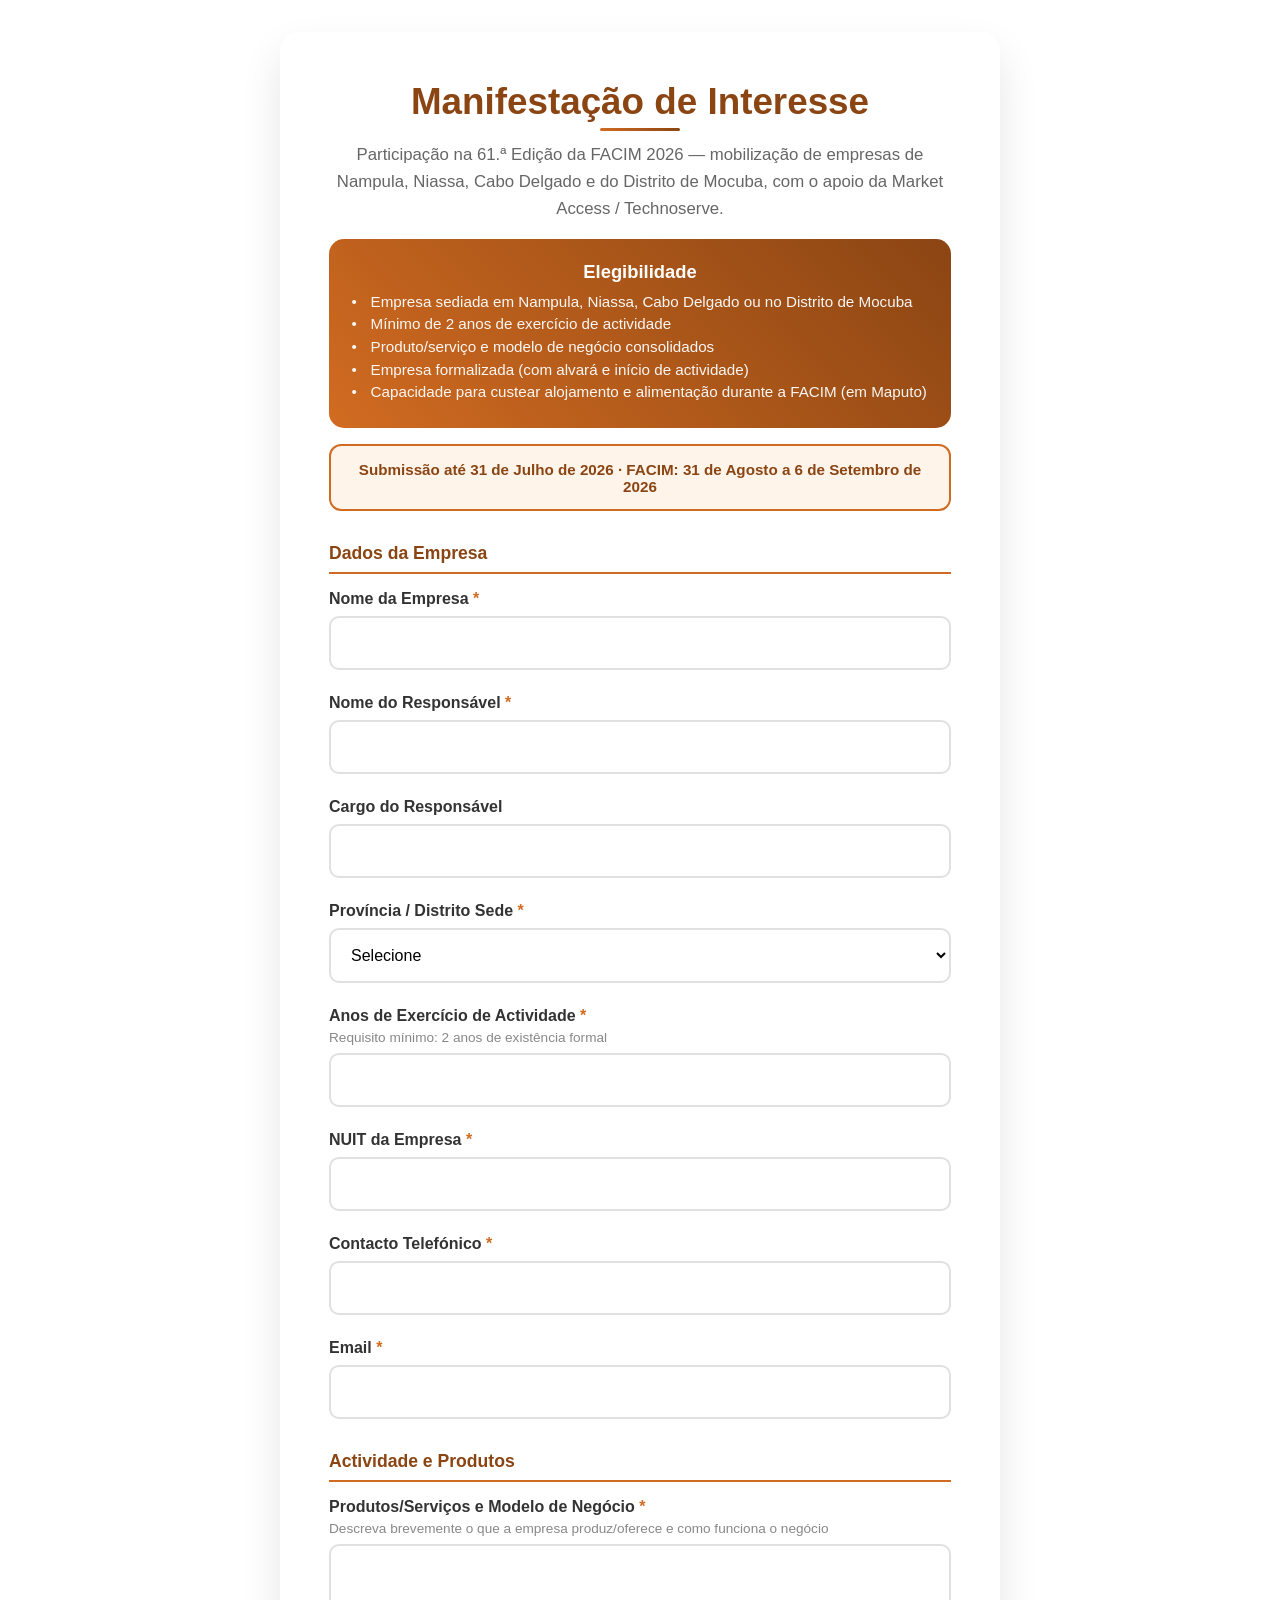
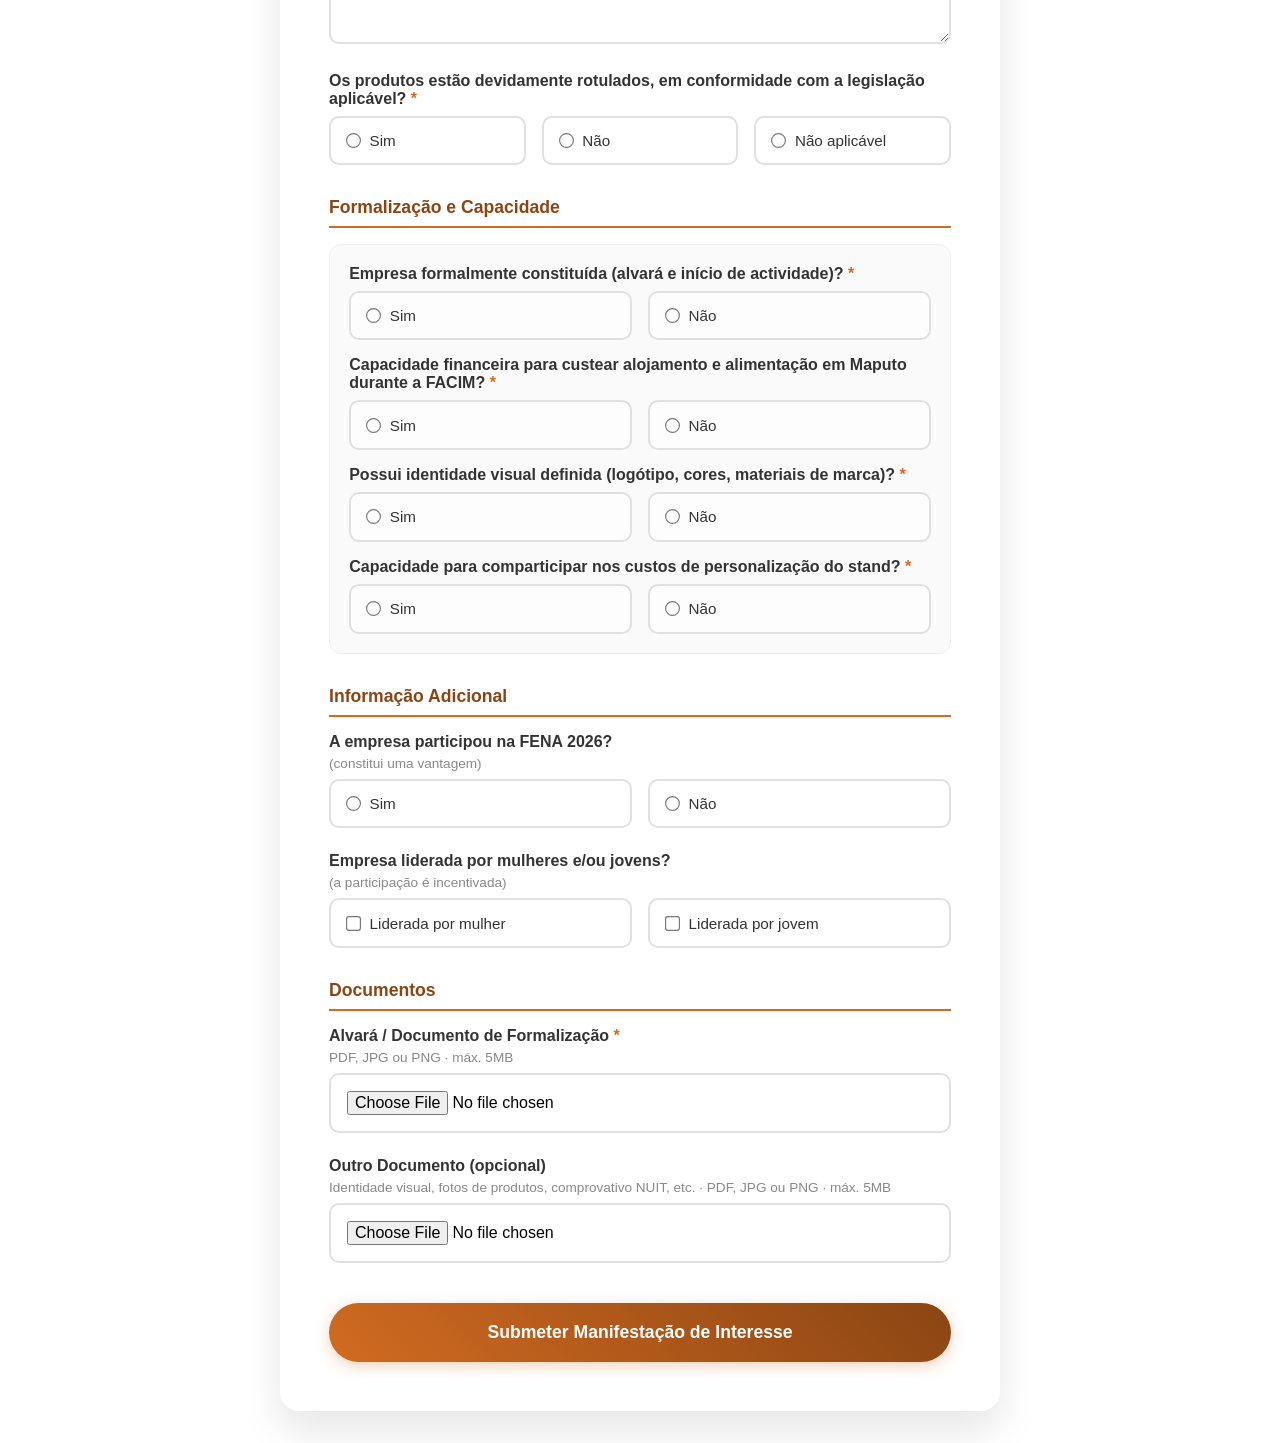
==== commit a40f2ffb: "adicionando o alvara" ====
--- a/index.html
+++ b/index.html
@@ -15,9 +15,10 @@
             font-family: 'Segoe UI', Tahoma, Geneva, Verdana, sans-serif;
             background: #fff;
             min-height: 100vh;
-          }
-          
-          .form-container {
+            padding: 2rem 1rem;
+        }
+
+        .form-container {
             max-width: 720px;
             margin: 0 auto;
             background: rgba(255, 255, 255, 0.95);
@@ -26,10 +27,7 @@
             padding: 3rem;
             box-shadow: 0 20px 40px rgba(0, 0, 0, 0.1);
             border: 1px solid rgba(255, 255, 255, 0.3);
-            @media (min-width: 48rem){
-              margin-top: 2rem ;
-            }
-          }
+        }
 
         .form-header {
             text-align: center;
@@ -278,7 +276,7 @@
 
         @media (max-width: 768px) {
             .form-container {
-                padding: 1rem;
+                padding: 2rem;
                 margin: 1rem;
             }
 
@@ -314,7 +312,7 @@
             </div>
         </div>
 
-        <form id="facimForm" action="https://formspree.io/f/YOUR_FORM_ID_FACIM" method="POST">
+        <form id="facimForm">
 
             <h2 class="section-title">Dados da Empresa</h2>
 
@@ -483,11 +481,25 @@
                 </div>
             </div>
 
+            <h2 class="section-title">Documentos</h2>
+
+            <div class="form-group">
+                <label for="alvaraFile">Alvará / Documento de Formalização <span class="required">*</span>
+                    <span class="field-hint">PDF, JPG ou PNG · máx. 5MB</span>
+                </label>
+                <input type="file" id="alvaraFile" name="alvara_arquivo" accept=".pdf,.jpg,.jpeg,.png" required>
+            </div>
+
+            <div class="form-group">
+                <label for="outroFile">Outro Documento (opcional)
+                    <span class="field-hint">Identidade visual, fotos de produtos, comprovativo NUIT, etc. · PDF, JPG ou PNG · máx. 5MB</span>
+                </label>
+                <input type="file" id="outroFile" name="outro_arquivo" accept=".pdf,.jpg,.jpeg,.png">
+            </div>
+
+            <p id="fileWarning" style="display:none; color:#d16b21; font-size:0.85rem; margin-top:-0.8rem; margin-bottom:1.2rem;"></p>
+
             <!-- Campos ocultos para identificar o tipo de formulário -->
-            <input type="hidden" name="tipo_formulario" value="Manifestação de Interesse FACIM 2026">
-            <input type="hidden" name="edicao" value="61.ª Edição">
-            <input type="hidden" name="prazo_submissao" value="31/07/2026">
-            <input type="hidden" name="periodo_facim" value="31/08/2026 a 06/09/2026">
 
             <button type="submit" class="submit-btn">
                 <span class="btn-text">Submeter Manifestação de Interesse</span>
@@ -513,35 +525,95 @@
     </div>
 
     <script>
+        // ⚠️ Substitui pelo URL de implementação (/exec) do teu Google Apps Script (OHOLO Hub)
+        const SCRIPT_URL = 'https://script.google.com/macros/s/SEU_SCRIPT_ID/exec';
+        const MAX_FILE_SIZE_MB = 5;
+
         const form = document.getElementById('facimForm');
         const submitBtn = form.querySelector('.submit-btn');
         const btnText = submitBtn.querySelector('.btn-text');
         const loading = submitBtn.querySelector('.loading');
         const successMessage = document.getElementById('successMessage');
         const errorMessage = document.getElementById('errorMessage');
+        const fileWarning = document.getElementById('fileWarning');
+
+        // Mantém o prefixo "data:mime;base64,..." — o script guardarImagem() precisa dele
+        function fileToBase64(file) {
+            return new Promise((resolve, reject) => {
+                const reader = new FileReader();
+                reader.onload = () => resolve(reader.result);
+                reader.onerror = reject;
+                reader.readAsDataURL(file);
+            });
+        }
+
+        function validarTamanho(file) {
+            if (!file) return true;
+            return file.size <= MAX_FILE_SIZE_MB * 1024 * 1024;
+        }
+
+        function getCheckedValues(name) {
+            return Array.from(document.querySelectorAll(`input[name="${name}"]:checked`)).map(cb => cb.value);
+        }
 
         form.addEventListener('submit', async function (e) {
             e.preventDefault();
+            fileWarning.style.display = 'none';
+
+            const alvaraFile = document.getElementById('alvaraFile').files[0];
+            const outroFile = document.getElementById('outroFile').files[0];
+
+            if (!validarTamanho(alvaraFile) || !validarTamanho(outroFile)) {
+                fileWarning.textContent = `Cada ficheiro deve ter no máximo ${MAX_FILE_SIZE_MB}MB.`;
+                fileWarning.style.display = 'block';
+                return;
+            }
 
             btnText.style.display = 'none';
             loading.style.display = 'flex';
             submitBtn.disabled = true;
 
             try {
-                const formData = new FormData(form);
-                const response = await fetch(form.action, {
+                // Payload alinhado com processarFacim2026(data) no Code.gs
+                const payload = {
+                    vertente: 'facim2026',
+                    nome: document.getElementById('nomeEmpresa').value,
+                    responsavel: document.getElementById('responsavel').value,
+                    cargo: document.getElementById('cargo').value,
+                    provincia: document.getElementById('provincia').value,
+                    anosActividade: document.getElementById('anosActividade').value,
+                    nuit: document.getElementById('nuit').value,
+                    telefone: document.getElementById('telefone').value,
+                    email: document.getElementById('email').value,
+                    produtosServicos: document.getElementById('produtosServicos').value,
+                    rotulagemConforme: (form.querySelector('input[name="rotulagem_conforme"]:checked') || {}).value || '',
+                    empresaFormalizada: (form.querySelector('input[name="empresa_formalizada"]:checked') || {}).value || '',
+                    capacidadeFinanceira: (form.querySelector('input[name="capacidade_financeira"]:checked') || {}).value || '',
+                    identidadeVisual: (form.querySelector('input[name="identidade_visual"]:checked') || {}).value || '',
+                    comparticipacaoStand: (form.querySelector('input[name="comparticipacao_stand"]:checked') || {}).value || '',
+                    participouFena: (form.querySelector('input[name="participou_fena"]:checked') || {}).value || '',
+                    lideranca: getCheckedValues('lideranca')
+                };
+
+                if (alvaraFile) payload.alvara = await fileToBase64(alvaraFile);
+                if (outroFile) payload.outro = await fileToBase64(outroFile);
+
+                // Content-Type text/plain evita preflight CORS bloqueado pelo Apps Script
+                const response = await fetch(SCRIPT_URL, {
                     method: 'POST',
-                    body: formData,
-                    headers: { 'Accept': 'application/json' }
+                    headers: { 'Content-Type': 'text/plain;charset=utf-8' },
+                    body: JSON.stringify(payload)
                 });
 
-                if (response.ok) {
+                const result = await response.json();
+
+                if (result.ok) {
                     successMessage.style.display = 'block';
                     errorMessage.style.display = 'none';
                     form.reset();
                     successMessage.scrollIntoView({ behavior: 'smooth' });
                 } else {
-                    throw new Error('Erro na resposta do servidor');
+                    throw new Error(result.erro || 'Erro na resposta do servidor');
                 }
             } catch (error) {
                 errorMessage.style.display = 'block';
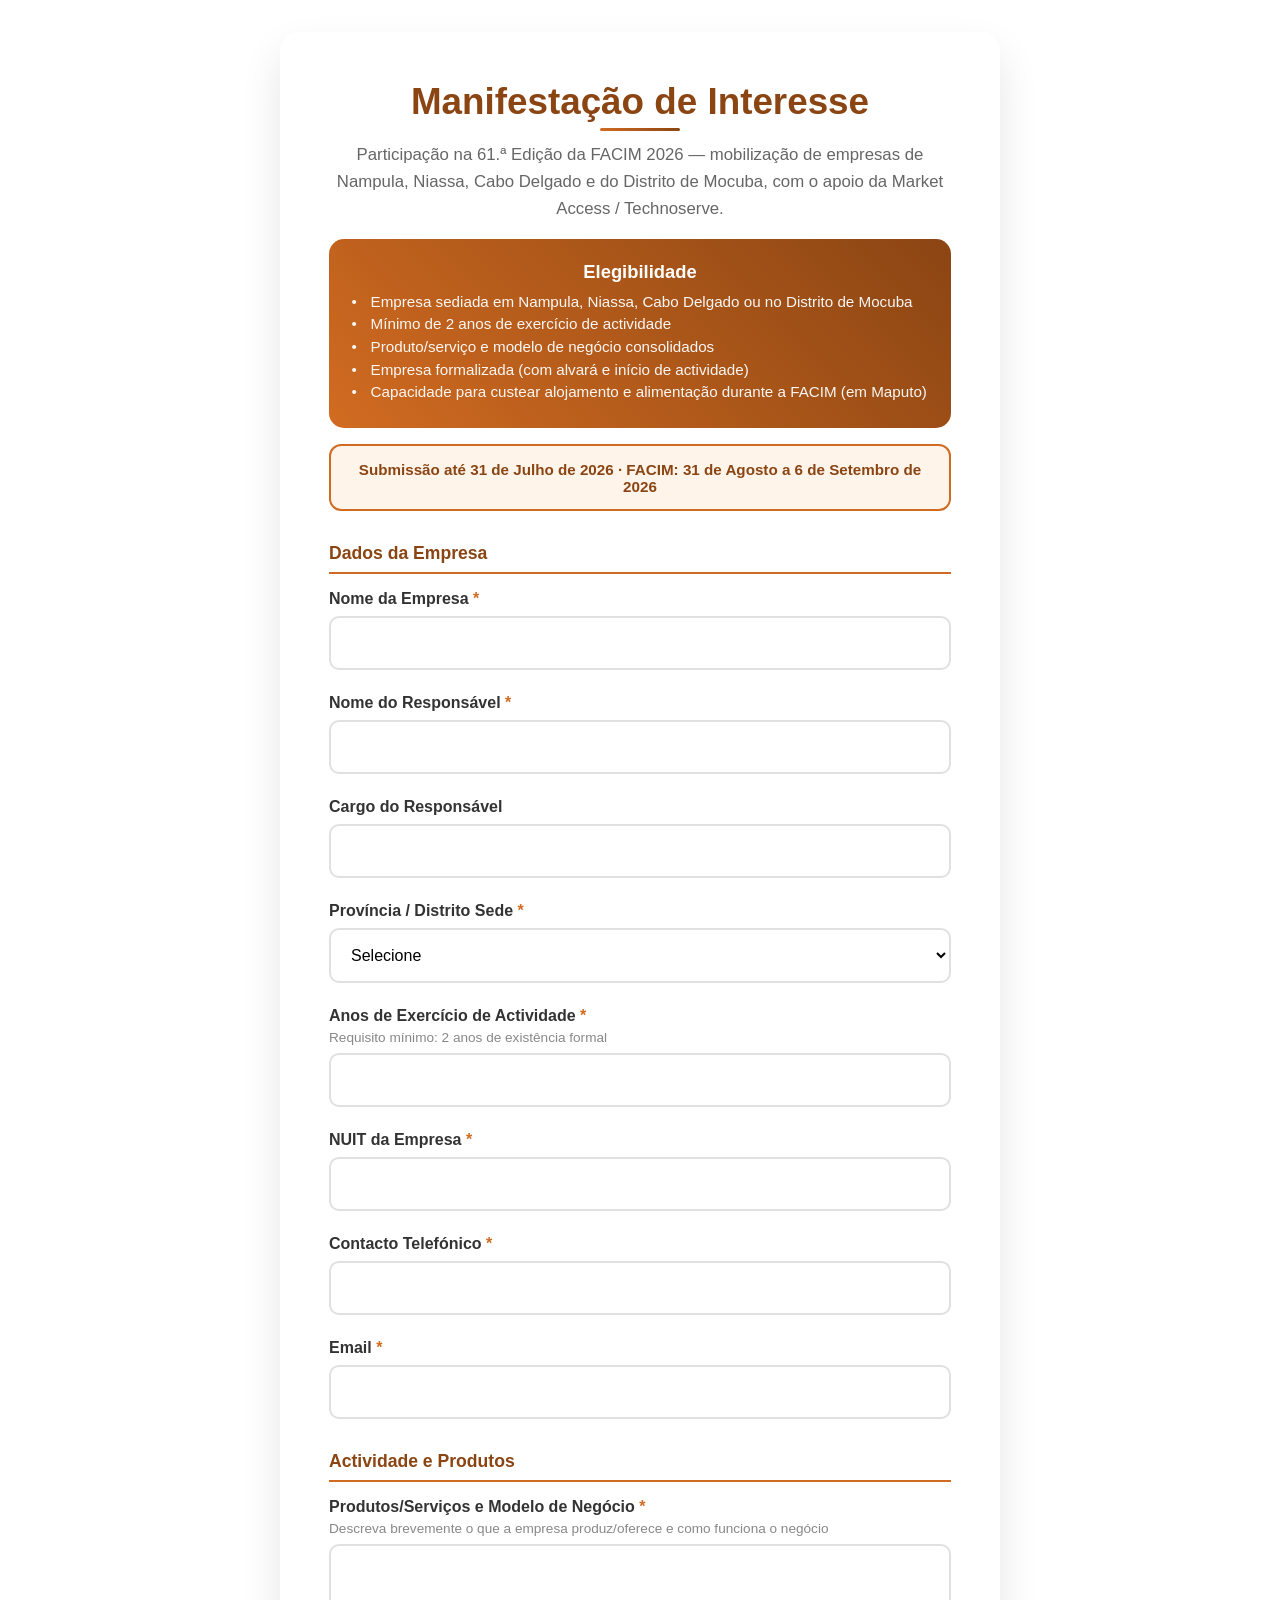
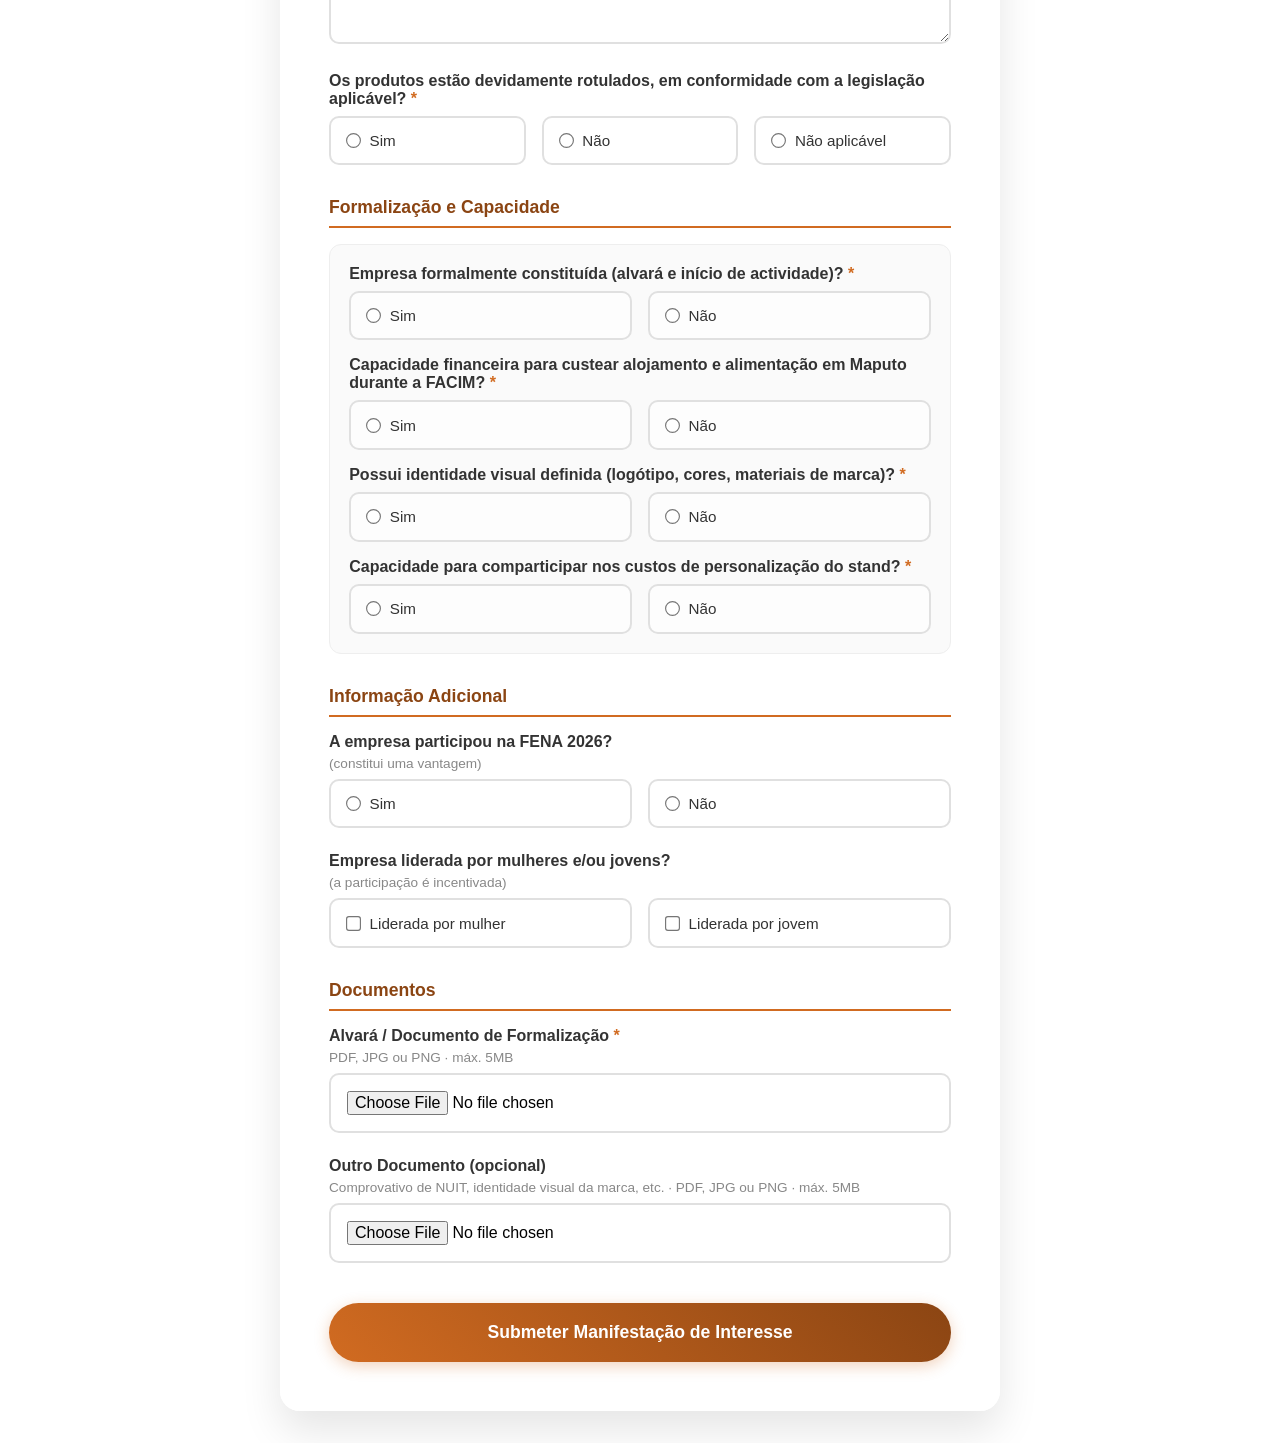
==== commit 1681feed: "a validar as informacoes" ====
--- a/index.html
+++ b/index.html
@@ -492,7 +492,7 @@
 
             <div class="form-group">
                 <label for="outroFile">Outro Documento (opcional)
-                    <span class="field-hint">Identidade visual, fotos de produtos, comprovativo NUIT, etc. · PDF, JPG ou PNG · máx. 5MB</span>
+                    <span class="field-hint">Comprovativo de NUIT, identidade visual da marca, etc. · PDF, JPG ou PNG · máx. 5MB</span>
                 </label>
                 <input type="file" id="outroFile" name="outro_arquivo" accept=".pdf,.jpg,.jpeg,.png">
             </div>
@@ -524,9 +524,9 @@
         </form>
     </div>
 
+    <script src="config.js"></script>
+    <script src="drive-facim.js"></script>
     <script>
-        // ⚠️ Substitui pelo URL de implementação (/exec) do teu Google Apps Script (OHOLO Hub)
-        const SCRIPT_URL = 'https://script.google.com/macros/s/SEU_SCRIPT_ID/exec';
         const MAX_FILE_SIZE_MB = 5;
 
         const form = document.getElementById('facimForm');
@@ -598,14 +598,9 @@
                 if (alvaraFile) payload.alvara = await fileToBase64(alvaraFile);
                 if (outroFile) payload.outro = await fileToBase64(outroFile);
 
-                // Content-Type text/plain evita preflight CORS bloqueado pelo Apps Script
-                const response = await fetch(SCRIPT_URL, {
-                    method: 'POST',
-                    headers: { 'Content-Type': 'text/plain;charset=utf-8' },
-                    body: JSON.stringify(payload)
-                });
-
-                const result = await response.json();
+                // submitFacimToDrive (drive-facim.js) usa o mesmo CONFIG.SCRIPT_URL
+                // e a mesma lógica de retry já comprovada no drive.js do OHOLO Hub
+                const result = await submitFacimToDrive(payload);
 
                 if (result.ok) {
                     successMessage.style.display = 'block';
@@ -617,6 +612,9 @@
                 }
             } catch (error) {
                 errorMessage.style.display = 'block';
+                errorMessage.querySelector('p').textContent = error.message === 'Failed to fetch'
+                    ? 'Falha de ligação à internet. Verifica a tua ligação e tenta novamente.'
+                    : (error.message || 'Ocorreu um erro ao processar a submissão. Por favor, tente novamente.');
                 successMessage.style.display = 'none';
                 console.error('Erro:', error);
             } finally {
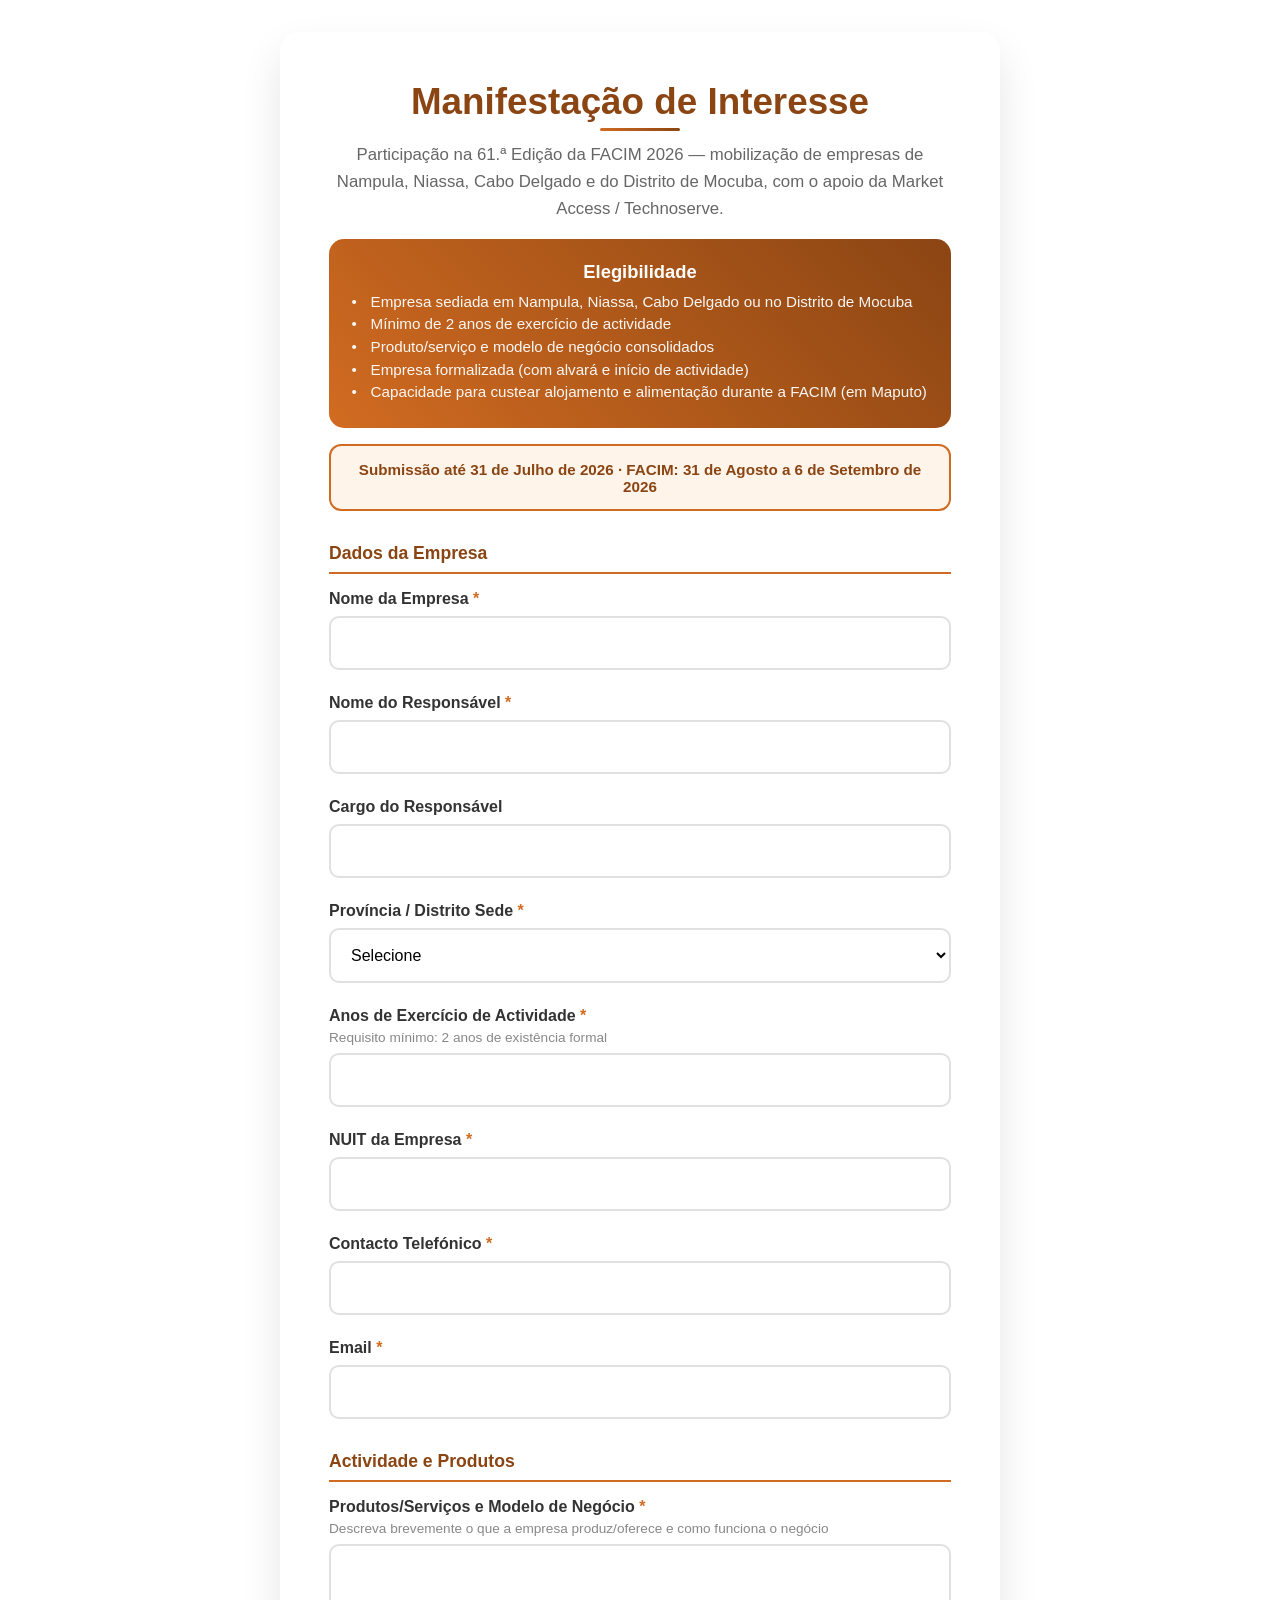
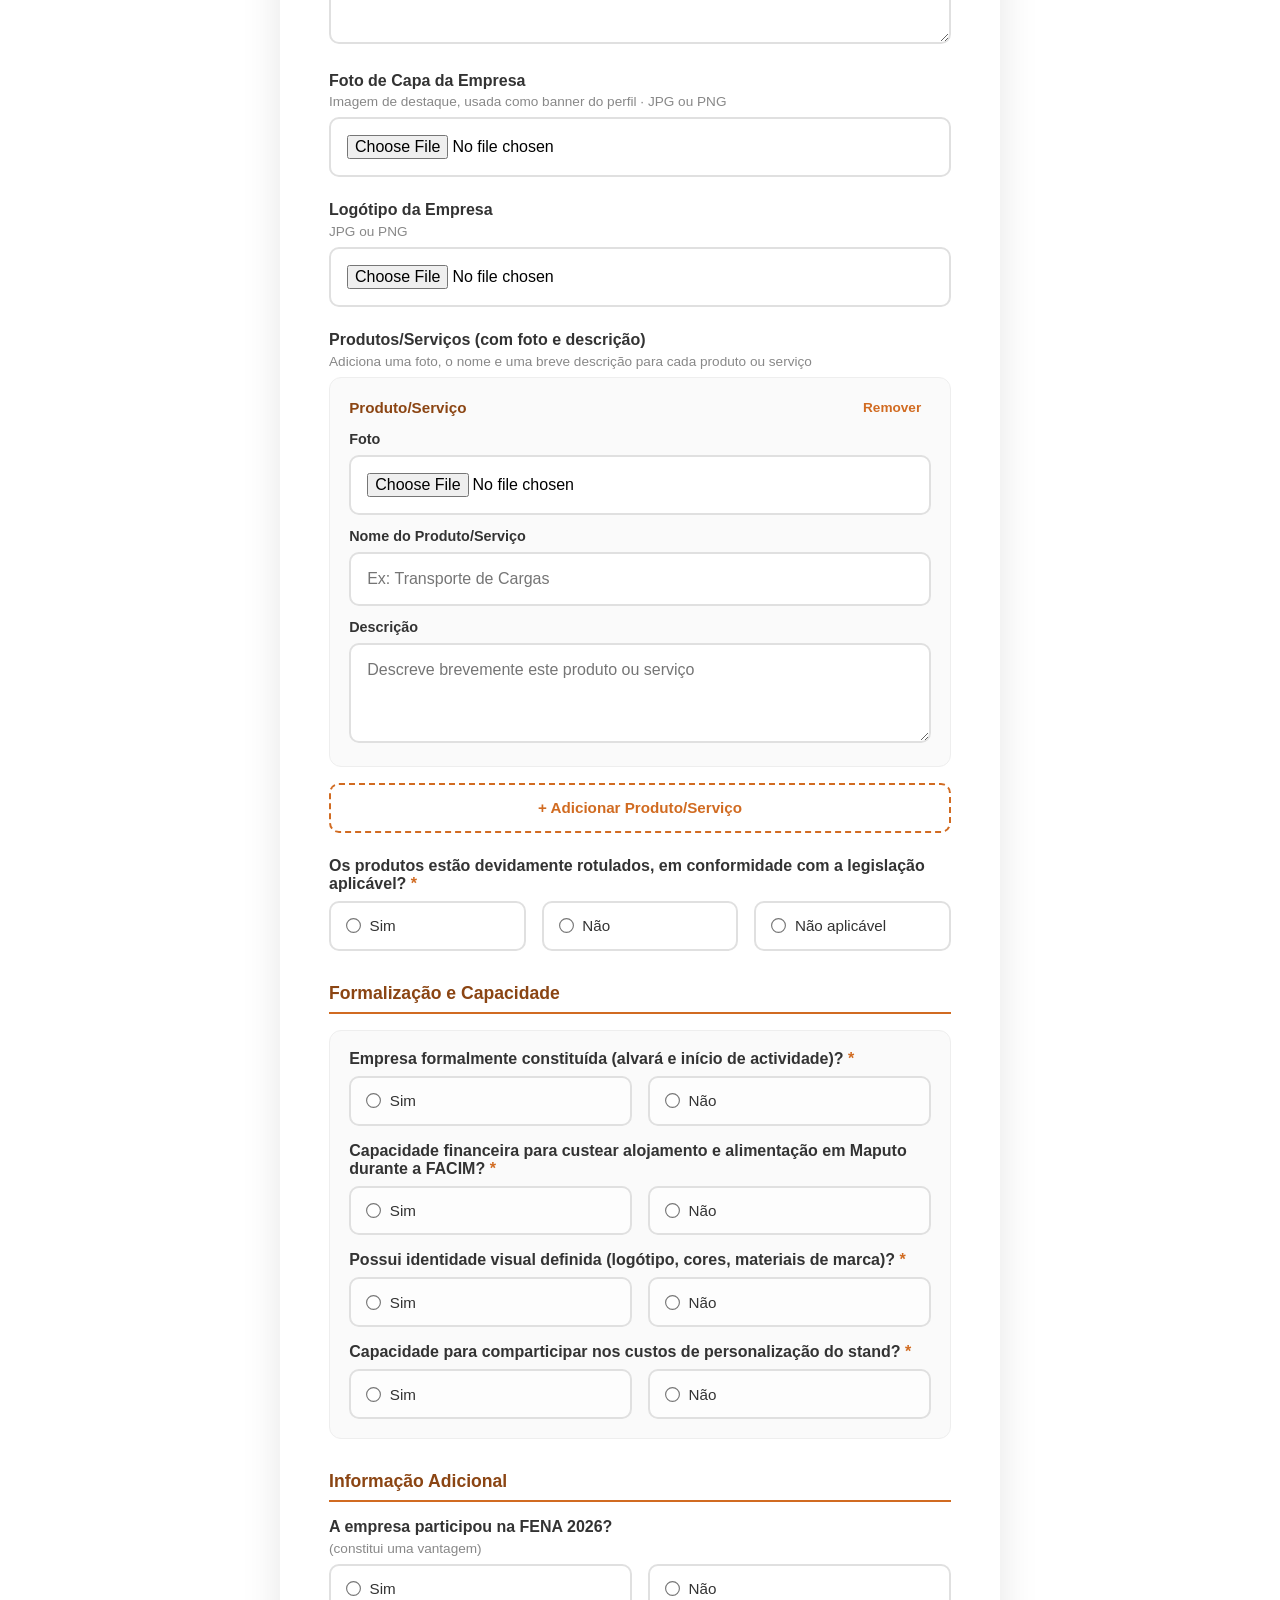
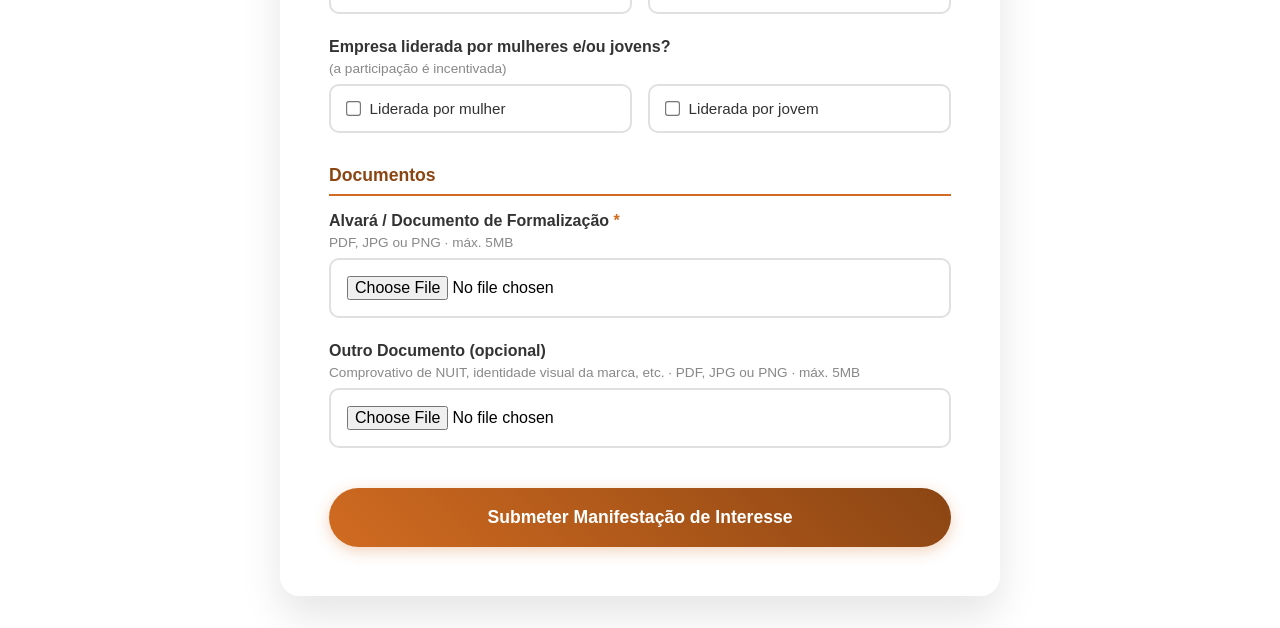
==== commit c8be7733: "formulario pronto" ====
--- a/index.html
+++ b/index.html
@@ -1,639 +1,1033 @@
-<!DOCTYPE html>
+<!doctype html>
 <html lang="pt">
-<head>
-    <meta charset="UTF-8">
-    <meta name="viewport" content="width=device-width, initial-scale=1.0">
+  <head>
+    <meta charset="UTF-8" />
+    <meta name="viewport" content="width=device-width, initial-scale=1.0" />
     <title>Manifestação de Interesse - 61.ª Edição da FACIM 2026</title>
     <style>
-        * {
-            margin: 0;
-            padding: 0;
-            box-sizing: border-box;
+      * {
+        margin: 0;
+        padding: 0;
+        box-sizing: border-box;
+      }
+
+      body {
+        font-family: "Segoe UI", Tahoma, Geneva, Verdana, sans-serif;
+        background: #fff;
+        min-height: 100vh;
+        padding: 2rem 1rem;
+      }
+
+      .form-container {
+        max-width: 720px;
+        margin: 0 auto;
+        background: rgba(255, 255, 255, 0.95);
+        backdrop-filter: blur(15px);
+        border-radius: 20px;
+        padding: 3rem;
+        box-shadow: 0 20px 40px rgba(0, 0, 0, 0.1);
+        border: 1px solid rgba(255, 255, 255, 0.3);
+      }
+
+      .form-header {
+        text-align: center;
+        margin-bottom: 2rem;
+      }
+
+      .form-title {
+        font-size: clamp(1.6rem, 4vw, 2.3rem);
+        font-weight: 800;
+        color: #8b4513;
+        margin-bottom: 1rem;
+        position: relative;
+      }
+
+      .form-title::after {
+        content: "";
+        position: absolute;
+        width: 80px;
+        height: 3px;
+        background: linear-gradient(45deg, #d16b21, #8b4513);
+        bottom: -8px;
+        left: 50%;
+        transform: translateX(-50%);
+        border-radius: 2px;
+      }
+
+      .form-subtitle {
+        color: #666;
+        font-size: 1.05rem;
+        line-height: 1.6;
+        margin-bottom: 1rem;
+        margin-top: 1.2rem;
+      }
+
+      .event-info {
+        background: linear-gradient(45deg, #d16b21, #8b4513);
+        color: white;
+        padding: 1.4rem;
+        border-radius: 15px;
+        margin-bottom: 1rem;
+        text-align: left;
+      }
+
+      .event-info h3 {
+        font-size: 1.15rem;
+        margin-bottom: 0.6rem;
+        text-align: center;
+      }
+
+      .event-info ul {
+        list-style: none;
+        padding: 0;
+      }
+
+      .event-info li {
+        opacity: 0.95;
+        font-size: 0.95rem;
+        margin-bottom: 0.35rem;
+        padding-left: 1.2rem;
+        position: relative;
+      }
+
+      .event-info li::before {
+        content: "•";
+        position: absolute;
+        left: 0;
+      }
+
+      .deadline-banner {
+        background: #fff4ea;
+        border: 2px solid #d16b21;
+        color: #8b4513;
+        border-radius: 12px;
+        padding: 0.9rem 1.2rem;
+        text-align: center;
+        font-weight: 700;
+        margin-bottom: 2rem;
+        font-size: 0.95rem;
+      }
+
+      .section-title {
+        font-size: 1.1rem;
+        font-weight: 700;
+        color: #8b4513;
+        margin-bottom: 1rem;
+        margin-top: 2rem;
+        padding-bottom: 0.5rem;
+        border-bottom: 2px solid #d16b21;
+      }
+
+      .form-group {
+        margin-bottom: 1.5rem;
+      }
+
+      .form-group label {
+        display: block;
+        margin-bottom: 0.5rem;
+        font-weight: 600;
+        color: #333;
+        font-size: 1rem;
+      }
+
+      .field-hint {
+        display: block;
+        font-weight: 400;
+        color: #888;
+        font-size: 0.85rem;
+        margin-top: 0.3rem;
+      }
+
+      .required {
+        color: #d16b21;
+        font-weight: 700;
+      }
+
+      .form-group input,
+      .form-group select,
+      .form-group textarea {
+        width: 100%;
+        padding: 1rem;
+        border: 2px solid #e0e0e0;
+        border-radius: 10px;
+        font-size: 1rem;
+        transition: all 0.3s ease;
+        background: white;
+        font-family: inherit;
+      }
+
+      .form-group textarea {
+        resize: vertical;
+        min-height: 100px;
+      }
+
+      .form-group input:focus,
+      .form-group select:focus,
+      .form-group textarea:focus {
+        outline: none;
+        border-color: #d16b21;
+        box-shadow: 0 0 0 3px rgba(209, 107, 33, 0.1);
+      }
+
+      .radio-row,
+      .checkbox-row {
+        display: flex;
+        gap: 1rem;
+        flex-wrap: wrap;
+      }
+
+      .radio-item,
+      .checkbox-item {
+        flex: 1;
+        min-width: 140px;
+        display: flex;
+        align-items: center;
+        padding: 0.9rem 1rem;
+        background: rgba(255, 255, 255, 0.7);
+        border: 2px solid #e0e0e0;
+        border-radius: 10px;
+        cursor: pointer;
+        transition: all 0.3s ease;
+      }
+
+      .radio-item:hover,
+      .checkbox-item:hover {
+        background: rgba(209, 107, 33, 0.08);
+        border-color: #d16b21;
+      }
+
+      .radio-item input,
+      .checkbox-item input {
+        width: auto;
+        margin-right: 0.6rem;
+        accent-color: #d16b21;
+        transform: scale(1.15);
+      }
+
+      .radio-item label,
+      .checkbox-item label {
+        margin: 0;
+        cursor: pointer;
+        font-weight: 500;
+        font-size: 0.95rem;
+      }
+
+      .confirm-block {
+        background: #fafafa;
+        border: 1px solid #eee;
+        border-radius: 12px;
+        padding: 1.2rem;
+        margin-bottom: 1.2rem;
+      }
+
+      .submit-btn {
+        width: 100%;
+        background: linear-gradient(45deg, #d16b21, #8b4513);
+        color: white;
+        padding: 1.2rem 2rem;
+        border: none;
+        border-radius: 50px;
+        font-size: 1.1rem;
+        font-weight: 600;
+        cursor: pointer;
+        transition: all 0.3s ease;
+        box-shadow: 0 4px 15px rgba(209, 107, 33, 0.3);
+        margin-top: 1rem;
+      }
+
+      .submit-btn:hover {
+        transform: translateY(-3px);
+        box-shadow: 0 8px 25px rgba(209, 107, 33, 0.4);
+      }
+
+      .submit-btn:active {
+        transform: translateY(-1px);
+      }
+
+      .success-message,
+      .error-message {
+        display: none;
+        padding: 1.5rem;
+        border-radius: 15px;
+        text-align: center;
+        margin-top: 2rem;
+      }
+
+      .success-message {
+        background: linear-gradient(45deg, #4caf50, #45a049);
+        color: white;
+      }
+
+      .error-message {
+        background: linear-gradient(45deg, #f44336, #da190b);
+        color: white;
+      }
+
+      .loading {
+        display: none;
+        align-items: center;
+        justify-content: center;
+        color: white;
+      }
+
+      .loading svg {
+        animation: spin 1s linear infinite;
+        margin-right: 0.5rem;
+      }
+
+      @keyframes spin {
+        from {
+          transform: rotate(0deg);
         }
-
-        body {
-            font-family: 'Segoe UI', Tahoma, Geneva, Verdana, sans-serif;
-            background: #fff;
-            min-height: 100vh;
-            padding: 2rem 1rem;
+        to {
+          transform: rotate(360deg);
         }
-
+      }
+
+      .servico-item {
+        background: #fafafa;
+        border: 1px solid #eee;
+        border-radius: 12px;
+        padding: 1.2rem;
+        margin-bottom: 1rem;
+        position: relative;
+      }
+
+      .servico-item-header {
+        display: flex;
+        justify-content: space-between;
+        align-items: center;
+        margin-bottom: 0.8rem;
+      }
+
+      .servico-item-title {
+        font-weight: 700;
+        color: #8b4513;
+        font-size: 0.95rem;
+      }
+
+      .remove-servico-btn {
+        background: none;
+        border: none;
+        color: #d16b21;
+        font-size: 0.85rem;
+        font-weight: 600;
+        cursor: pointer;
+        padding: 0.2rem 0.6rem;
+      }
+
+      .remove-servico-btn:hover {
+        text-decoration: underline;
+      }
+
+      .add-servico-btn {
+        width: 100%;
+        background: white;
+        color: #d16b21;
+        border: 2px dashed #d16b21;
+        border-radius: 10px;
+        padding: 0.9rem;
+        font-size: 0.95rem;
+        font-weight: 600;
+        cursor: pointer;
+        transition: all 0.2s ease;
+      }
+
+      .add-servico-btn:hover {
+        background: rgba(209, 107, 33, 0.06);
+      }
+
+      @media (max-width: 768px) {
         .form-container {
-            max-width: 720px;
-            margin: 0 auto;
-            background: rgba(255, 255, 255, 0.95);
-            backdrop-filter: blur(15px);
-            border-radius: 20px;
-            padding: 3rem;
-            box-shadow: 0 20px 40px rgba(0, 0, 0, 0.1);
-            border: 1px solid rgba(255, 255, 255, 0.3);
+          padding: 2rem;
+          margin: 1rem;
         }
 
-        .form-header {
-            text-align: center;
-            margin-bottom: 2rem;
+        .form-title {
+          font-size: 1.6rem;
         }
 
-        .form-title {
-            font-size: clamp(1.6rem, 4vw, 2.3rem);
-            font-weight: 800;
-            color: #8B4513;
-            margin-bottom: 1rem;
-            position: relative;
+        .radio-row,
+        .checkbox-row {
+          flex-direction: column;
         }
-
-        .form-title::after {
-            content: '';
-            position: absolute;
-            width: 80px;
-            height: 3px;
-            background: linear-gradient(45deg, #d16b21, #8B4513);
-            bottom: -8px;
-            left: 50%;
-            transform: translateX(-50%);
-            border-radius: 2px;
-        }
-
-        .form-subtitle {
-            color: #666;
-            font-size: 1.05rem;
-            line-height: 1.6;
-            margin-bottom: 1rem;
-            margin-top: 1.2rem;
-        }
-
-        .event-info {
-            background: linear-gradient(45deg, #d16b21, #8B4513);
-            color: white;
-            padding: 1.4rem;
-            border-radius: 15px;
-            margin-bottom: 1rem;
-            text-align: left;
-        }
-
-        .event-info h3 {
-            font-size: 1.15rem;
-            margin-bottom: 0.6rem;
-            text-align: center;
-        }
-
-        .event-info ul {
-            list-style: none;
-            padding: 0;
-        }
-
-        .event-info li {
-            opacity: 0.95;
-            font-size: 0.95rem;
-            margin-bottom: 0.35rem;
-            padding-left: 1.2rem;
-            position: relative;
-        }
-
-        .event-info li::before {
-            content: '•';
-            position: absolute;
-            left: 0;
-        }
-
-        .deadline-banner {
-            background: #fff4ea;
-            border: 2px solid #d16b21;
-            color: #8B4513;
-            border-radius: 12px;
-            padding: 0.9rem 1.2rem;
-            text-align: center;
-            font-weight: 700;
-            margin-bottom: 2rem;
-            font-size: 0.95rem;
-        }
-
-        .section-title {
-            font-size: 1.1rem;
-            font-weight: 700;
-            color: #8B4513;
-            margin-bottom: 1rem;
-            margin-top: 2rem;
-            padding-bottom: 0.5rem;
-            border-bottom: 2px solid #d16b21;
-        }
-
-        .form-group {
-            margin-bottom: 1.5rem;
-        }
-
-        .form-group label {
-            display: block;
-            margin-bottom: 0.5rem;
-            font-weight: 600;
-            color: #333;
-            font-size: 1rem;
-        }
-
-        .field-hint {
-            display: block;
-            font-weight: 400;
-            color: #888;
+      }
+    </style>
+  </head>
+  <body>
+    <div class="form-container">
+      <div class="form-header">
+        <h1 class="form-title">Manifestação de Interesse</h1>
+        <p class="form-subtitle">
+          Participação na 61.ª Edição da FACIM 2026 — mobilização de empresas de
+          Nampula, Niassa, Cabo Delgado e do Distrito de Mocuba, com o apoio da
+          Market Access / Technoserve.
+        </p>
+
+        <div class="event-info">
+          <h3>Elegibilidade</h3>
+          <ul>
+            <li>
+              Empresa sediada em Nampula, Niassa, Cabo Delgado ou no Distrito de
+              Mocuba
+            </li>
+            <li>Mínimo de 2 anos de exercício de actividade</li>
+            <li>Produto/serviço e modelo de negócio consolidados</li>
+            <li>Empresa formalizada (com alvará e início de actividade)</li>
+            <li>
+              Capacidade para custear alojamento e alimentação durante a FACIM
+              (em Maputo)
+            </li>
+          </ul>
+        </div>
+
+        <div class="deadline-banner">
+          Submissão até 31 de Julho de 2026 · FACIM: 31 de Agosto a 6 de
+          Setembro de 2026
+        </div>
+      </div>
+
+      <form id="facimForm">
+        <h2 class="section-title">Dados da Empresa</h2>
+
+        <div class="form-group">
+          <label for="nomeEmpresa"
+            >Nome da Empresa <span class="required">*</span></label
+          >
+          <input type="text" id="nomeEmpresa" name="nome_empresa" required />
+        </div>
+
+        <div class="form-group">
+          <label for="responsavel"
+            >Nome do Responsável <span class="required">*</span></label
+          >
+          <input
+            type="text"
+            id="responsavel"
+            name="nome_responsavel"
+            required
+          />
+        </div>
+
+        <div class="form-group">
+          <label for="cargo">Cargo do Responsável</label>
+          <input type="text" id="cargo" name="cargo" />
+        </div>
+
+        <div class="form-group">
+          <label for="provincia"
+            >Província / Distrito Sede <span class="required">*</span></label
+          >
+          <select id="provincia" name="provincia" required>
+            <option value="">Selecione</option>
+            <option value="Nampula">Nampula</option>
+            <option value="Niassa">Niassa</option>
+            <option value="Cabo Delgado">Cabo Delgado</option>
+            <option value="Distrito de Mocuba">Distrito de Mocuba</option>
+          </select>
+        </div>
+
+        <div class="form-group">
+          <label for="anosActividade"
+            >Anos de Exercício de Actividade <span class="required">*</span>
+            <span class="field-hint"
+              >Requisito mínimo: 2 anos de existência formal</span
+            >
+          </label>
+          <input
+            type="number"
+            id="anosActividade"
+            name="anos_actividade"
+            min="0"
+            required
+          />
+        </div>
+
+        <div class="form-group">
+          <label for="nuit"
+            >NUIT da Empresa <span class="required">*</span></label
+          >
+          <input type="text" id="nuit" name="nuit" required />
+        </div>
+
+        <div class="form-group">
+          <label for="telefone"
+            >Contacto Telefónico <span class="required">*</span></label
+          >
+          <input type="tel" id="telefone" name="telefone" required />
+        </div>
+
+        <div class="form-group">
+          <label for="email">Email <span class="required">*</span></label>
+          <input type="email" id="email" name="email" required />
+        </div>
+
+        <h2 class="section-title">Actividade e Produtos</h2>
+
+        <div class="form-group">
+          <label for="produtosServicos"
+            >Produtos/Serviços e Modelo de Negócio
+            <span class="required">*</span>
+            <span class="field-hint"
+              >Descreva brevemente o que a empresa produz/oferece e como
+              funciona o negócio</span
+            >
+          </label>
+          <textarea
+            id="produtosServicos"
+            name="produtos_servicos"
+            required
+          ></textarea>
+        </div>
+
+        <div class="form-group">
+          <label for="capaFile"
+            >Foto de Capa da Empresa
+            <span class="field-hint"
+              >Imagem de destaque, usada como banner do perfil · JPG ou
+              PNG</span
+            >
+          </label>
+          <input
+            type="file"
+            id="capaFile"
+            name="capa_arquivo"
+            accept="image/*"
+          />
+        </div>
+
+        <div class="form-group">
+          <label for="logoFile"
+            >Logótipo da Empresa
+            <span class="field-hint">JPG ou PNG</span>
+          </label>
+          <input
+            type="file"
+            id="logoFile"
+            name="logo_arquivo"
+            accept="image/*"
+          />
+        </div>
+
+        <div class="form-group">
+          <label
+            >Produtos/Serviços (com foto e descrição)
+            <span class="field-hint"
+              >Adiciona uma foto, o nome e uma breve descrição para cada produto
+              ou serviço</span
+            >
+          </label>
+          <div id="servicosContainer"></div>
+          <button type="button" id="addServicoBtn" class="add-servico-btn">
+            + Adicionar Produto/Serviço
+          </button>
+        </div>
+
+        <template id="servicoItemTemplate">
+          <div class="servico-item">
+            <div class="servico-item-header">
+              <span class="servico-item-title">Produto/Serviço</span>
+              <button type="button" class="remove-servico-btn">Remover</button>
+            </div>
+            <div class="form-group" style="margin-bottom: 0.8rem">
+              <label style="font-size: 0.9rem">Foto</label>
+              <input type="file" class="servico-imagem" accept="image/*" />
+            </div>
+            <div class="form-group" style="margin-bottom: 0.8rem">
+              <label style="font-size: 0.9rem">Nome do Produto/Serviço</label>
+              <input
+                type="text"
+                class="servico-nome"
+                placeholder="Ex: Transporte de Cargas"
+              />
+            </div>
+            <div class="form-group" style="margin-bottom: 0">
+              <label style="font-size: 0.9rem">Descrição</label>
+              <textarea
+                class="servico-descricao"
+                placeholder="Descreve brevemente este produto ou serviço"
+              ></textarea>
+            </div>
+          </div>
+        </template>
+
+        <div class="form-group">
+          <label
+            >Os produtos estão devidamente rotulados, em conformidade com a
+            legislação aplicável? <span class="required">*</span></label
+          >
+          <div class="radio-row">
+            <div class="radio-item">
+              <input
+                type="radio"
+                id="rotulagemSim"
+                name="rotulagem_conforme"
+                value="Sim"
+                required
+              />
+              <label for="rotulagemSim">Sim</label>
+            </div>
+            <div class="radio-item">
+              <input
+                type="radio"
+                id="rotulagemNao"
+                name="rotulagem_conforme"
+                value="Não"
+              />
+              <label for="rotulagemNao">Não</label>
+            </div>
+            <div class="radio-item">
+              <input
+                type="radio"
+                id="rotulagemNA"
+                name="rotulagem_conforme"
+                value="Não aplicável"
+              />
+              <label for="rotulagemNA">Não aplicável</label>
+            </div>
+          </div>
+        </div>
+
+        <h2 class="section-title">Formalização e Capacidade</h2>
+
+        <div class="confirm-block">
+          <div class="form-group" style="margin-bottom: 1rem">
+            <label
+              >Empresa formalmente constituída (alvará e início de actividade)?
+              <span class="required">*</span></label
+            >
+            <div class="radio-row">
+              <div class="radio-item">
+                <input
+                  type="radio"
+                  id="formalSim"
+                  name="empresa_formalizada"
+                  value="Sim"
+                  required
+                />
+                <label for="formalSim">Sim</label>
+              </div>
+              <div class="radio-item">
+                <input
+                  type="radio"
+                  id="formalNao"
+                  name="empresa_formalizada"
+                  value="Não"
+                />
+                <label for="formalNao">Não</label>
+              </div>
+            </div>
+          </div>
+
+          <div class="form-group" style="margin-bottom: 1rem">
+            <label
+              >Capacidade financeira para custear alojamento e alimentação em
+              Maputo durante a FACIM? <span class="required">*</span></label
+            >
+            <div class="radio-row">
+              <div class="radio-item">
+                <input
+                  type="radio"
+                  id="capFinSim"
+                  name="capacidade_financeira"
+                  value="Sim"
+                  required
+                />
+                <label for="capFinSim">Sim</label>
+              </div>
+              <div class="radio-item">
+                <input
+                  type="radio"
+                  id="capFinNao"
+                  name="capacidade_financeira"
+                  value="Não"
+                />
+                <label for="capFinNao">Não</label>
+              </div>
+            </div>
+          </div>
+
+          <div class="form-group" style="margin-bottom: 1rem">
+            <label
+              >Possui identidade visual definida (logótipo, cores, materiais de
+              marca)? <span class="required">*</span></label
+            >
+            <div class="radio-row">
+              <div class="radio-item">
+                <input
+                  type="radio"
+                  id="identSim"
+                  name="identidade_visual"
+                  value="Sim"
+                  required
+                />
+                <label for="identSim">Sim</label>
+              </div>
+              <div class="radio-item">
+                <input
+                  type="radio"
+                  id="identNao"
+                  name="identidade_visual"
+                  value="Não"
+                />
+                <label for="identNao">Não</label>
+              </div>
+            </div>
+          </div>
+
+          <div class="form-group" style="margin-bottom: 0">
+            <label
+              >Capacidade para comparticipar nos custos de personalização do
+              stand? <span class="required">*</span></label
+            >
+            <div class="radio-row">
+              <div class="radio-item">
+                <input
+                  type="radio"
+                  id="standSim"
+                  name="comparticipacao_stand"
+                  value="Sim"
+                  required
+                />
+                <label for="standSim">Sim</label>
+              </div>
+              <div class="radio-item">
+                <input
+                  type="radio"
+                  id="standNao"
+                  name="comparticipacao_stand"
+                  value="Não"
+                />
+                <label for="standNao">Não</label>
+              </div>
+            </div>
+          </div>
+        </div>
+
+        <h2 class="section-title">Informação Adicional</h2>
+
+        <div class="form-group">
+          <label
+            >A empresa participou na FENA 2026?
+            <span class="field-hint">(constitui uma vantagem)</span></label
+          >
+          <div class="radio-row">
+            <div class="radio-item">
+              <input
+                type="radio"
+                id="fenaSim"
+                name="participou_fena"
+                value="Sim"
+              />
+              <label for="fenaSim">Sim</label>
+            </div>
+            <div class="radio-item">
+              <input
+                type="radio"
+                id="fenaNao"
+                name="participou_fena"
+                value="Não"
+              />
+              <label for="fenaNao">Não</label>
+            </div>
+          </div>
+        </div>
+
+        <div class="form-group">
+          <label
+            >Empresa liderada por mulheres e/ou jovens?
+            <span class="field-hint"
+              >(a participação é incentivada)</span
+            ></label
+          >
+          <div class="checkbox-row">
+            <div class="checkbox-item">
+              <input
+                type="checkbox"
+                id="liderMulher"
+                name="lideranca"
+                value="Mulher"
+              />
+              <label for="liderMulher">Liderada por mulher</label>
+            </div>
+            <div class="checkbox-item">
+              <input
+                type="checkbox"
+                id="liderJovem"
+                name="lideranca"
+                value="Jovem"
+              />
+              <label for="liderJovem">Liderada por jovem</label>
+            </div>
+          </div>
+        </div>
+
+        <h2 class="section-title">Documentos</h2>
+
+        <div class="form-group">
+          <label for="alvaraFile"
+            >Alvará / Documento de Formalização <span class="required">*</span>
+            <span class="field-hint">PDF, JPG ou PNG · máx. 5MB</span>
+          </label>
+          <input
+            type="file"
+            id="alvaraFile"
+            name="alvara_arquivo"
+            accept=".pdf,.jpg,.jpeg,.png"
+            required
+          />
+        </div>
+
+        <div class="form-group">
+          <label for="outroFile"
+            >Outro Documento (opcional)
+            <span class="field-hint"
+              >Comprovativo de NUIT, identidade visual da marca, etc. · PDF, JPG
+              ou PNG · máx. 5MB</span
+            >
+          </label>
+          <input
+            type="file"
+            id="outroFile"
+            name="outro_arquivo"
+            accept=".pdf,.jpg,.jpeg,.png"
+          />
+        </div>
+
+        <p
+          id="fileWarning"
+          style="
+            display: none;
+            color: #d16b21;
             font-size: 0.85rem;
-            margin-top: 0.3rem;
-        }
-
-        .required {
-            color: #d16b21;
-            font-weight: 700;
-        }
-
-        .form-group input,
-        .form-group select,
-        .form-group textarea {
-            width: 100%;
-            padding: 1rem;
-            border: 2px solid #e0e0e0;
-            border-radius: 10px;
-            font-size: 1rem;
-            transition: all 0.3s ease;
-            background: white;
-            font-family: inherit;
-        }
-
-        .form-group textarea {
-            resize: vertical;
-            min-height: 100px;
-        }
-
-        .form-group input:focus,
-        .form-group select:focus,
-        .form-group textarea:focus {
-            outline: none;
-            border-color: #d16b21;
-            box-shadow: 0 0 0 3px rgba(209, 107, 33, 0.1);
-        }
-
-        .radio-row, .checkbox-row {
-            display: flex;
-            gap: 1rem;
-            flex-wrap: wrap;
-        }
-
-        .radio-item, .checkbox-item {
-            flex: 1;
-            min-width: 140px;
-            display: flex;
-            align-items: center;
-            padding: 0.9rem 1rem;
-            background: rgba(255, 255, 255, 0.7);
-            border: 2px solid #e0e0e0;
-            border-radius: 10px;
-            cursor: pointer;
-            transition: all 0.3s ease;
-        }
-
-        .radio-item:hover, .checkbox-item:hover {
-            background: rgba(209, 107, 33, 0.08);
-            border-color: #d16b21;
-        }
-
-        .radio-item input, .checkbox-item input {
-            width: auto;
-            margin-right: 0.6rem;
-            accent-color: #d16b21;
-            transform: scale(1.15);
-        }
-
-        .radio-item label, .checkbox-item label {
-            margin: 0;
-            cursor: pointer;
-            font-weight: 500;
-            font-size: 0.95rem;
-        }
-
-        .confirm-block {
-            background: #fafafa;
-            border: 1px solid #eee;
-            border-radius: 12px;
-            padding: 1.2rem;
+            margin-top: -0.8rem;
             margin-bottom: 1.2rem;
-        }
-
-        .submit-btn {
-            width: 100%;
-            background: linear-gradient(45deg, #d16b21, #8B4513);
-            color: white;
-            padding: 1.2rem 2rem;
-            border: none;
-            border-radius: 50px;
-            font-size: 1.1rem;
-            font-weight: 600;
-            cursor: pointer;
-            transition: all 0.3s ease;
-            box-shadow: 0 4px 15px rgba(209, 107, 33, 0.3);
-            margin-top: 1rem;
-        }
-
-        .submit-btn:hover {
-            transform: translateY(-3px);
-            box-shadow: 0 8px 25px rgba(209, 107, 33, 0.4);
-        }
-
-        .submit-btn:active {
-            transform: translateY(-1px);
-        }
-
-        .success-message, .error-message {
-            display: none;
-            padding: 1.5rem;
-            border-radius: 15px;
-            text-align: center;
-            margin-top: 2rem;
-        }
-
-        .success-message {
-            background: linear-gradient(45deg, #4CAF50, #45a049);
-            color: white;
-        }
-
-        .error-message {
-            background: linear-gradient(45deg, #f44336, #da190b);
-            color: white;
-        }
-
-        .loading {
-            display: none;
-            align-items: center;
-            justify-content: center;
-            color: white;
-        }
-
-        .loading svg {
-            animation: spin 1s linear infinite;
-            margin-right: 0.5rem;
-        }
-
-        @keyframes spin {
-            from { transform: rotate(0deg); }
-            to { transform: rotate(360deg); }
-        }
-
-        @media (max-width: 768px) {
-            .form-container {
-                padding: 2rem;
-                margin: 1rem;
-            }
-
-            .form-title {
-                font-size: 1.6rem;
-            }
-
-            .radio-row, .checkbox-row {
-                flex-direction: column;
-            }
-        }
-    </style>
-</head>
-<body>
-    <div class="form-container">
-        <div class="form-header">
-            <h1 class="form-title">Manifestação de Interesse</h1>
-            <p class="form-subtitle">Participação na 61.ª Edição da FACIM 2026 — mobilização de empresas de Nampula, Niassa, Cabo Delgado e do Distrito de Mocuba, com o apoio da Market Access / Technoserve.</p>
-
-            <div class="event-info">
-                <h3>Elegibilidade</h3>
-                <ul>
-                    <li>Empresa sediada em Nampula, Niassa, Cabo Delgado ou no Distrito de Mocuba</li>
-                    <li>Mínimo de 2 anos de exercício de actividade</li>
-                    <li>Produto/serviço e modelo de negócio consolidados</li>
-                    <li>Empresa formalizada (com alvará e início de actividade)</li>
-                    <li>Capacidade para custear alojamento e alimentação durante a FACIM (em Maputo)</li>
-                </ul>
-            </div>
-
-            <div class="deadline-banner">
-                Submissão até 31 de Julho de 2026 · FACIM: 31 de Agosto a 6 de Setembro de 2026
-            </div>
-        </div>
-
-        <form id="facimForm">
-
-            <h2 class="section-title">Dados da Empresa</h2>
-
-            <div class="form-group">
-                <label for="nomeEmpresa">Nome da Empresa <span class="required">*</span></label>
-                <input type="text" id="nomeEmpresa" name="nome_empresa" required>
-            </div>
-
-            <div class="form-group">
-                <label for="responsavel">Nome do Responsável <span class="required">*</span></label>
-                <input type="text" id="responsavel" name="nome_responsavel" required>
-            </div>
-
-            <div class="form-group">
-                <label for="cargo">Cargo do Responsável</label>
-                <input type="text" id="cargo" name="cargo">
-            </div>
-
-            <div class="form-group">
-                <label for="provincia">Província / Distrito Sede <span class="required">*</span></label>
-                <select id="provincia" name="provincia" required>
-                    <option value="">Selecione</option>
-                    <option value="Nampula">Nampula</option>
-                    <option value="Niassa">Niassa</option>
-                    <option value="Cabo Delgado">Cabo Delgado</option>
-                    <option value="Distrito de Mocuba">Distrito de Mocuba</option>
-                </select>
-            </div>
-
-            <div class="form-group">
-                <label for="anosActividade">Anos de Exercício de Actividade <span class="required">*</span>
-                    <span class="field-hint">Requisito mínimo: 2 anos de existência formal</span>
-                </label>
-                <input type="number" id="anosActividade" name="anos_actividade" min="0" required>
-            </div>
-
-            <div class="form-group">
-                <label for="nuit">NUIT da Empresa <span class="required">*</span></label>
-                <input type="text" id="nuit" name="nuit" required>
-            </div>
-
-            <div class="form-group">
-                <label for="telefone">Contacto Telefónico <span class="required">*</span></label>
-                <input type="tel" id="telefone" name="telefone" required>
-            </div>
-
-            <div class="form-group">
-                <label for="email">Email <span class="required">*</span></label>
-                <input type="email" id="email" name="email" required>
-            </div>
-
-            <h2 class="section-title">Actividade e Produtos</h2>
-
-            <div class="form-group">
-                <label for="produtosServicos">Produtos/Serviços e Modelo de Negócio <span class="required">*</span>
-                    <span class="field-hint">Descreva brevemente o que a empresa produz/oferece e como funciona o negócio</span>
-                </label>
-                <textarea id="produtosServicos" name="produtos_servicos" required></textarea>
-            </div>
-
-            <div class="form-group">
-                <label>Os produtos estão devidamente rotulados, em conformidade com a legislação aplicável? <span class="required">*</span></label>
-                <div class="radio-row">
-                    <div class="radio-item">
-                        <input type="radio" id="rotulagemSim" name="rotulagem_conforme" value="Sim" required>
-                        <label for="rotulagemSim">Sim</label>
-                    </div>
-                    <div class="radio-item">
-                        <input type="radio" id="rotulagemNao" name="rotulagem_conforme" value="Não">
-                        <label for="rotulagemNao">Não</label>
-                    </div>
-                    <div class="radio-item">
-                        <input type="radio" id="rotulagemNA" name="rotulagem_conforme" value="Não aplicável">
-                        <label for="rotulagemNA">Não aplicável</label>
-                    </div>
-                </div>
-            </div>
-
-            <h2 class="section-title">Formalização e Capacidade</h2>
-
-            <div class="confirm-block">
-                <div class="form-group" style="margin-bottom: 1rem;">
-                    <label>Empresa formalmente constituída (alvará e início de actividade)? <span class="required">*</span></label>
-                    <div class="radio-row">
-                        <div class="radio-item">
-                            <input type="radio" id="formalSim" name="empresa_formalizada" value="Sim" required>
-                            <label for="formalSim">Sim</label>
-                        </div>
-                        <div class="radio-item">
-                            <input type="radio" id="formalNao" name="empresa_formalizada" value="Não">
-                            <label for="formalNao">Não</label>
-                        </div>
-                    </div>
-                </div>
-
-                <div class="form-group" style="margin-bottom: 1rem;">
-                    <label>Capacidade financeira para custear alojamento e alimentação em Maputo durante a FACIM? <span class="required">*</span></label>
-                    <div class="radio-row">
-                        <div class="radio-item">
-                            <input type="radio" id="capFinSim" name="capacidade_financeira" value="Sim" required>
-                            <label for="capFinSim">Sim</label>
-                        </div>
-                        <div class="radio-item">
-                            <input type="radio" id="capFinNao" name="capacidade_financeira" value="Não">
-                            <label for="capFinNao">Não</label>
-                        </div>
-                    </div>
-                </div>
-
-                <div class="form-group" style="margin-bottom: 1rem;">
-                    <label>Possui identidade visual definida (logótipo, cores, materiais de marca)? <span class="required">*</span></label>
-                    <div class="radio-row">
-                        <div class="radio-item">
-                            <input type="radio" id="identSim" name="identidade_visual" value="Sim" required>
-                            <label for="identSim">Sim</label>
-                        </div>
-                        <div class="radio-item">
-                            <input type="radio" id="identNao" name="identidade_visual" value="Não">
-                            <label for="identNao">Não</label>
-                        </div>
-                    </div>
-                </div>
-
-                <div class="form-group" style="margin-bottom: 0;">
-                    <label>Capacidade para comparticipar nos custos de personalização do stand? <span class="required">*</span></label>
-                    <div class="radio-row">
-                        <div class="radio-item">
-                            <input type="radio" id="standSim" name="comparticipacao_stand" value="Sim" required>
-                            <label for="standSim">Sim</label>
-                        </div>
-                        <div class="radio-item">
-                            <input type="radio" id="standNao" name="comparticipacao_stand" value="Não">
-                            <label for="standNao">Não</label>
-                        </div>
-                    </div>
-                </div>
-            </div>
-
-            <h2 class="section-title">Informação Adicional</h2>
-
-            <div class="form-group">
-                <label>A empresa participou na FENA 2026? <span class="field-hint">(constitui uma vantagem)</span></label>
-                <div class="radio-row">
-                    <div class="radio-item">
-                        <input type="radio" id="fenaSim" name="participou_fena" value="Sim">
-                        <label for="fenaSim">Sim</label>
-                    </div>
-                    <div class="radio-item">
-                        <input type="radio" id="fenaNao" name="participou_fena" value="Não">
-                        <label for="fenaNao">Não</label>
-                    </div>
-                </div>
-            </div>
-
-            <div class="form-group">
-                <label>Empresa liderada por mulheres e/ou jovens? <span class="field-hint">(a participação é incentivada)</span></label>
-                <div class="checkbox-row">
-                    <div class="checkbox-item">
-                        <input type="checkbox" id="liderMulher" name="lideranca" value="Mulher">
-                        <label for="liderMulher">Liderada por mulher</label>
-                    </div>
-                    <div class="checkbox-item">
-                        <input type="checkbox" id="liderJovem" name="lideranca" value="Jovem">
-                        <label for="liderJovem">Liderada por jovem</label>
-                    </div>
-                </div>
-            </div>
-
-            <h2 class="section-title">Documentos</h2>
-
-            <div class="form-group">
-                <label for="alvaraFile">Alvará / Documento de Formalização <span class="required">*</span>
-                    <span class="field-hint">PDF, JPG ou PNG · máx. 5MB</span>
-                </label>
-                <input type="file" id="alvaraFile" name="alvara_arquivo" accept=".pdf,.jpg,.jpeg,.png" required>
-            </div>
-
-            <div class="form-group">
-                <label for="outroFile">Outro Documento (opcional)
-                    <span class="field-hint">Comprovativo de NUIT, identidade visual da marca, etc. · PDF, JPG ou PNG · máx. 5MB</span>
-                </label>
-                <input type="file" id="outroFile" name="outro_arquivo" accept=".pdf,.jpg,.jpeg,.png">
-            </div>
-
-            <p id="fileWarning" style="display:none; color:#d16b21; font-size:0.85rem; margin-top:-0.8rem; margin-bottom:1.2rem;"></p>
-
-            <!-- Campos ocultos para identificar o tipo de formulário -->
-
-            <button type="submit" class="submit-btn">
-                <span class="btn-text">Submeter Manifestação de Interesse</span>
-                <div class="loading">
-                    <svg width="20" height="20" viewBox="0 0 24 24" fill="currentColor">
-                        <path d="M12,1A11,11,0,1,0,23,12,11,11,0,0,0,12,1Zm0,19a8,8,0,1,1,8-8A8,8,0,0,1,12,20Z" opacity="0.25"/>
-                        <path d="M12,4a8,8,0,0,1,7.89,6.7A1.53,1.53,0,0,0,21.38,12h0a1.5,1.5,0,0,0,1.48-1.75,11,11,0,0,0-21.72,0A1.5,1.5,0,0,0,2.62,12h0a1.53,1.53,0,0,0,1.49-1.3A8,8,0,0,1,12,4Z"/>
-                    </svg>
-                    Enviando...
-                </div>
-            </button>
-
-            <div class="success-message" id="successMessage">
-                <h3>✅ Manifestação de Interesse Recebida!</h3>
-                <p>Obrigado. A sua candidatura para a FACIM 2026 foi registada. Entraremos em contacto por email ou telefone.</p>
-            </div>
-
-            <div class="error-message" id="errorMessage">
-                <h3>❌ Erro no Envio</h3>
-                <p>Ocorreu um erro ao processar a submissão. Por favor, tente novamente.</p>
-            </div>
-        </form>
+          "
+        ></p>
+
+        <!-- Campos ocultos para identificar o tipo de formulário -->
+
+        <button type="submit" class="submit-btn">
+          <span class="btn-text">Submeter Manifestação de Interesse</span>
+          <div class="loading">
+            <svg width="20" height="20" viewBox="0 0 24 24" fill="currentColor">
+              <path
+                d="M12,1A11,11,0,1,0,23,12,11,11,0,0,0,12,1Zm0,19a8,8,0,1,1,8-8A8,8,0,0,1,12,20Z"
+                opacity="0.25"
+              />
+              <path
+                d="M12,4a8,8,0,0,1,7.89,6.7A1.53,1.53,0,0,0,21.38,12h0a1.5,1.5,0,0,0,1.48-1.75,11,11,0,0,0-21.72,0A1.5,1.5,0,0,0,2.62,12h0a1.53,1.53,0,0,0,1.49-1.3A8,8,0,0,1,12,4Z"
+              />
+            </svg>
+            Enviando...
+          </div>
+        </button>
+
+        <div class="success-message" id="successMessage">
+          <h3>✅ Manifestação de Interesse Recebida!</h3>
+          <p>
+            Obrigado. A sua candidatura para a FACIM 2026 foi registada.
+            Entraremos em contacto por email ou telefone.
+          </p>
+        </div>
+
+        <div class="error-message" id="errorMessage">
+          <h3>❌ Erro no Envio</h3>
+          <p>
+            Ocorreu um erro ao processar a submissão. Por favor, tente
+            novamente.
+          </p>
+        </div>
+      </form>
     </div>
 
     <script src="config.js"></script>
     <script src="drive-facim.js"></script>
     <script>
-        const MAX_FILE_SIZE_MB = 5;
-
-        const form = document.getElementById('facimForm');
-        const submitBtn = form.querySelector('.submit-btn');
-        const btnText = submitBtn.querySelector('.btn-text');
-        const loading = submitBtn.querySelector('.loading');
-        const successMessage = document.getElementById('successMessage');
-        const errorMessage = document.getElementById('errorMessage');
-        const fileWarning = document.getElementById('fileWarning');
-
-        // Mantém o prefixo "data:mime;base64,..." — o script guardarImagem() precisa dele
-        function fileToBase64(file) {
-            return new Promise((resolve, reject) => {
-                const reader = new FileReader();
-                reader.onload = () => resolve(reader.result);
-                reader.onerror = reject;
-                reader.readAsDataURL(file);
-            });
+      const MAX_FILE_SIZE_MB = 5;
+
+      const form = document.getElementById("facimForm");
+      const submitBtn = form.querySelector(".submit-btn");
+      const btnText = submitBtn.querySelector(".btn-text");
+      const loading = submitBtn.querySelector(".loading");
+      const successMessage = document.getElementById("successMessage");
+      const errorMessage = document.getElementById("errorMessage");
+      const fileWarning = document.getElementById("fileWarning");
+
+      // Mantém o prefixo "data:mime;base64,..." — o script guardarImagem() precisa dele
+      function fileToBase64(file) {
+        return new Promise((resolve, reject) => {
+          const reader = new FileReader();
+          reader.onload = () => resolve(reader.result);
+          reader.onerror = reject;
+          reader.readAsDataURL(file);
+        });
+      }
+
+      function validarTamanho(file) {
+        if (!file) return true;
+        return file.size <= MAX_FILE_SIZE_MB * 1024 * 1024;
+      }
+
+      function getCheckedValues(name) {
+        return Array.from(
+          document.querySelectorAll(`input[name="${name}"]:checked`),
+        ).map((cb) => cb.value);
+      }
+
+      // ── Produtos/Serviços dinâmicos (foto + nome + descrição) ──
+      const servicosContainer = document.getElementById("servicosContainer");
+      const servicoTemplate = document.getElementById("servicoItemTemplate");
+      const addServicoBtn = document.getElementById("addServicoBtn");
+
+      function adicionarServicoItem() {
+        const clone = servicoTemplate.content.cloneNode(true);
+        const item = clone.querySelector(".servico-item");
+        item
+          .querySelector(".remove-servico-btn")
+          .addEventListener("click", () => item.remove());
+        servicosContainer.appendChild(clone);
+      }
+
+      addServicoBtn.addEventListener("click", adicionarServicoItem);
+      adicionarServicoItem(); // começa com 1 bloco visível
+
+      form.addEventListener("submit", async function (e) {
+        e.preventDefault();
+        fileWarning.style.display = "none";
+
+        const alvaraFile = document.getElementById("alvaraFile").files[0];
+        const outroFile = document.getElementById("outroFile").files[0];
+
+        if (!validarTamanho(alvaraFile) || !validarTamanho(outroFile)) {
+          fileWarning.textContent = `Cada ficheiro deve ter no máximo ${MAX_FILE_SIZE_MB}MB.`;
+          fileWarning.style.display = "block";
+          return;
         }
 
-        function validarTamanho(file) {
-            if (!file) return true;
-            return file.size <= MAX_FILE_SIZE_MB * 1024 * 1024;
+        btnText.style.display = "none";
+        loading.style.display = "flex";
+        submitBtn.disabled = true;
+
+        try {
+          // Payload alinhado com processarFacim2026(data) no Code.gs
+          const payload = {
+            vertente: "facim2026",
+            nome: document.getElementById("nomeEmpresa").value,
+            responsavel: document.getElementById("responsavel").value,
+            cargo: document.getElementById("cargo").value,
+            provincia: document.getElementById("provincia").value,
+            anosActividade: document.getElementById("anosActividade").value,
+            nuit: document.getElementById("nuit").value,
+            telefone: document.getElementById("telefone").value,
+            email: document.getElementById("email").value,
+            produtosServicos: document.getElementById("produtosServicos").value,
+            rotulagemConforme:
+              (
+                form.querySelector(
+                  'input[name="rotulagem_conforme"]:checked',
+                ) || {}
+              ).value || "",
+            empresaFormalizada:
+              (
+                form.querySelector(
+                  'input[name="empresa_formalizada"]:checked',
+                ) || {}
+              ).value || "",
+            capacidadeFinanceira:
+              (
+                form.querySelector(
+                  'input[name="capacidade_financeira"]:checked',
+                ) || {}
+              ).value || "",
+            identidadeVisual:
+              (
+                form.querySelector('input[name="identidade_visual"]:checked') ||
+                {}
+              ).value || "",
+            comparticipacaoStand:
+              (
+                form.querySelector(
+                  'input[name="comparticipacao_stand"]:checked',
+                ) || {}
+              ).value || "",
+            participouFena:
+              (
+                form.querySelector('input[name="participou_fena"]:checked') ||
+                {}
+              ).value || "",
+            lideranca: getCheckedValues("lideranca"),
+          };
+
+          if (alvaraFile) payload.alvara = await fileToBase64(alvaraFile);
+          if (outroFile) payload.outro = await fileToBase64(outroFile);
+
+          // Capa e logótipo — comprimidos (mesma lógica do drive.js) para manter o payload leve
+          const capaFile = document.getElementById("capaFile").files[0];
+          const logoFile = document.getElementById("logoFile").files[0];
+          btnText.style.display = "none";
+          if (capaFile)
+            payload.cover = await compressImage(capaFile, 1280, 0.75);
+          if (logoFile) payload.logo = await compressImage(logoFile, 800, 0.8);
+
+          // Produtos/Serviços — cada um com foto (comprimida), nome e descrição
+          const servicoItems = Array.from(
+            document.querySelectorAll(".servico-item"),
+          );
+          payload.servicos = [];
+          for (const item of servicoItems) {
+            const nome = item.querySelector(".servico-nome").value.trim();
+            const descricao = item
+              .querySelector(".servico-descricao")
+              .value.trim();
+            const imagemFile = item.querySelector(".servico-imagem").files[0];
+            if (!nome && !descricao && !imagemFile) continue; // ignora blocos vazios
+            const imagemBase64 = imagemFile
+              ? await compressImage(imagemFile, 1000, 0.7)
+              : null;
+            payload.servicos.push({ nome, descricao, imagemBase64 });
+          }
+
+          // submitFacimToDrive (drive-facim.js) usa o mesmo CONFIG.SCRIPT_URL
+          // e a mesma lógica de retry já comprovada no drive.js do OHOLO Hub
+          const result = await submitFacimToDrive(payload);
+
+          if (result.ok) {
+            successMessage.style.display = "block";
+            errorMessage.style.display = "none";
+            form.reset();
+            successMessage.scrollIntoView({ behavior: "smooth" });
+          } else {
+            throw new Error(result.erro || "Erro na resposta do servidor");
+          }
+        } catch (error) {
+          errorMessage.style.display = "block";
+          errorMessage.querySelector("p").textContent =
+            error.message === "Failed to fetch"
+              ? "Falha de ligação à internet. Verifica a tua ligação e tenta novamente."
+              : error.message ||
+                "Ocorreu um erro ao processar a submissão. Por favor, tente novamente.";
+          successMessage.style.display = "none";
+          console.error("Erro:", error);
+        } finally {
+          btnText.style.display = "inline";
+          loading.style.display = "none";
+          submitBtn.disabled = false;
         }
-
-        function getCheckedValues(name) {
-            return Array.from(document.querySelectorAll(`input[name="${name}"]:checked`)).map(cb => cb.value);
-        }
-
-        form.addEventListener('submit', async function (e) {
-            e.preventDefault();
-            fileWarning.style.display = 'none';
-
-            const alvaraFile = document.getElementById('alvaraFile').files[0];
-            const outroFile = document.getElementById('outroFile').files[0];
-
-            if (!validarTamanho(alvaraFile) || !validarTamanho(outroFile)) {
-                fileWarning.textContent = `Cada ficheiro deve ter no máximo ${MAX_FILE_SIZE_MB}MB.`;
-                fileWarning.style.display = 'block';
-                return;
-            }
-
-            btnText.style.display = 'none';
-            loading.style.display = 'flex';
-            submitBtn.disabled = true;
-
-            try {
-                // Payload alinhado com processarFacim2026(data) no Code.gs
-                const payload = {
-                    vertente: 'facim2026',
-                    nome: document.getElementById('nomeEmpresa').value,
-                    responsavel: document.getElementById('responsavel').value,
-                    cargo: document.getElementById('cargo').value,
-                    provincia: document.getElementById('provincia').value,
-                    anosActividade: document.getElementById('anosActividade').value,
-                    nuit: document.getElementById('nuit').value,
-                    telefone: document.getElementById('telefone').value,
-                    email: document.getElementById('email').value,
-                    produtosServicos: document.getElementById('produtosServicos').value,
-                    rotulagemConforme: (form.querySelector('input[name="rotulagem_conforme"]:checked') || {}).value || '',
-                    empresaFormalizada: (form.querySelector('input[name="empresa_formalizada"]:checked') || {}).value || '',
-                    capacidadeFinanceira: (form.querySelector('input[name="capacidade_financeira"]:checked') || {}).value || '',
-                    identidadeVisual: (form.querySelector('input[name="identidade_visual"]:checked') || {}).value || '',
-                    comparticipacaoStand: (form.querySelector('input[name="comparticipacao_stand"]:checked') || {}).value || '',
-                    participouFena: (form.querySelector('input[name="participou_fena"]:checked') || {}).value || '',
-                    lideranca: getCheckedValues('lideranca')
-                };
-
-                if (alvaraFile) payload.alvara = await fileToBase64(alvaraFile);
-                if (outroFile) payload.outro = await fileToBase64(outroFile);
-
-                // submitFacimToDrive (drive-facim.js) usa o mesmo CONFIG.SCRIPT_URL
-                // e a mesma lógica de retry já comprovada no drive.js do OHOLO Hub
-                const result = await submitFacimToDrive(payload);
-
-                if (result.ok) {
-                    successMessage.style.display = 'block';
-                    errorMessage.style.display = 'none';
-                    form.reset();
-                    successMessage.scrollIntoView({ behavior: 'smooth' });
-                } else {
-                    throw new Error(result.erro || 'Erro na resposta do servidor');
-                }
-            } catch (error) {
-                errorMessage.style.display = 'block';
-                errorMessage.querySelector('p').textContent = error.message === 'Failed to fetch'
-                    ? 'Falha de ligação à internet. Verifica a tua ligação e tenta novamente.'
-                    : (error.message || 'Ocorreu um erro ao processar a submissão. Por favor, tente novamente.');
-                successMessage.style.display = 'none';
-                console.error('Erro:', error);
-            } finally {
-                btnText.style.display = 'inline';
-                loading.style.display = 'none';
-                submitBtn.disabled = false;
-            }
+      });
+
+      const requiredFields = document.querySelectorAll(
+        "input[required], select[required], textarea[required]",
+      );
+      requiredFields.forEach((field) => {
+        field.addEventListener("blur", function () {
+          if (!this.value.trim()) {
+            this.style.borderColor = "#f44336";
+          } else {
+            this.style.borderColor = "#4CAF50";
+          }
         });
-
-        const requiredFields = document.querySelectorAll('input[required], select[required], textarea[required]');
-        requiredFields.forEach(field => {
-            field.addEventListener('blur', function () {
-                if (!this.value.trim()) {
-                    this.style.borderColor = '#f44336';
-                } else {
-                    this.style.borderColor = '#4CAF50';
-                }
-            });
-        });
+      });
     </script>
-</body>
-</html>+  </body>
+</html>
